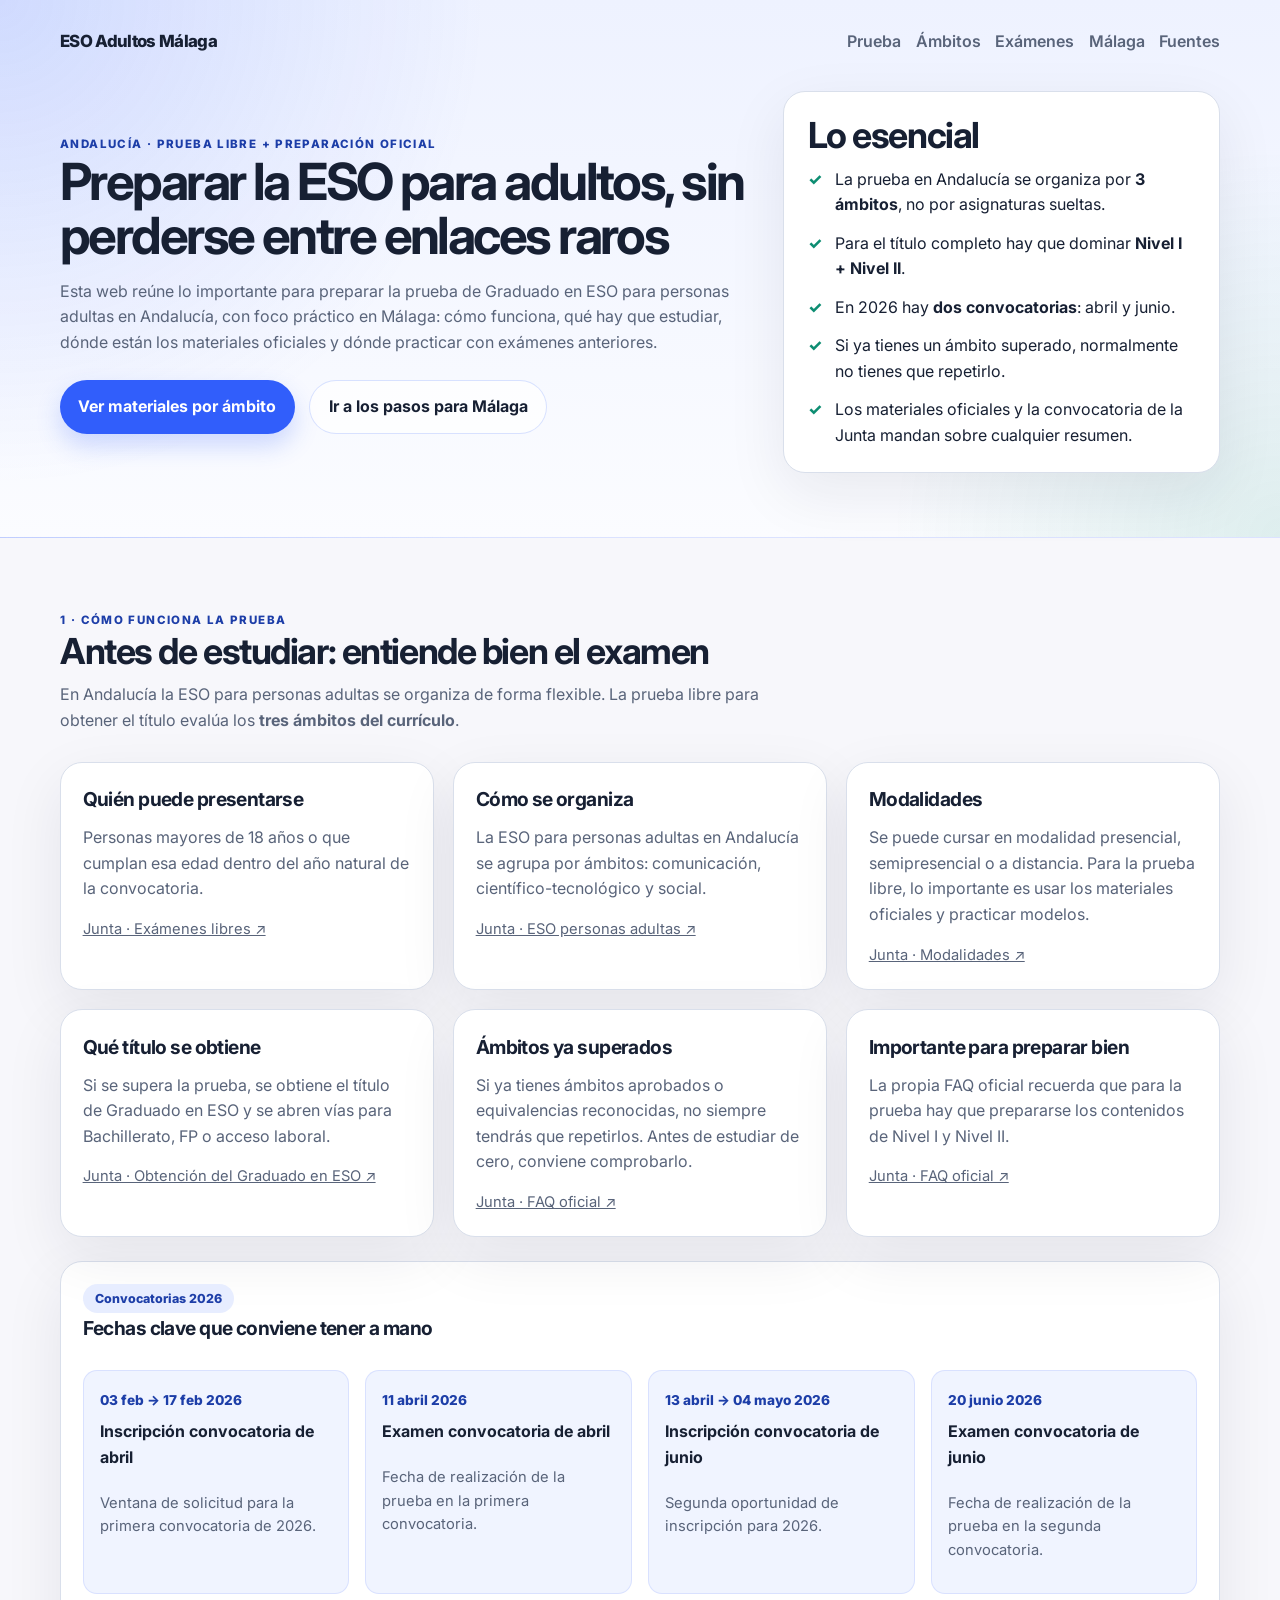
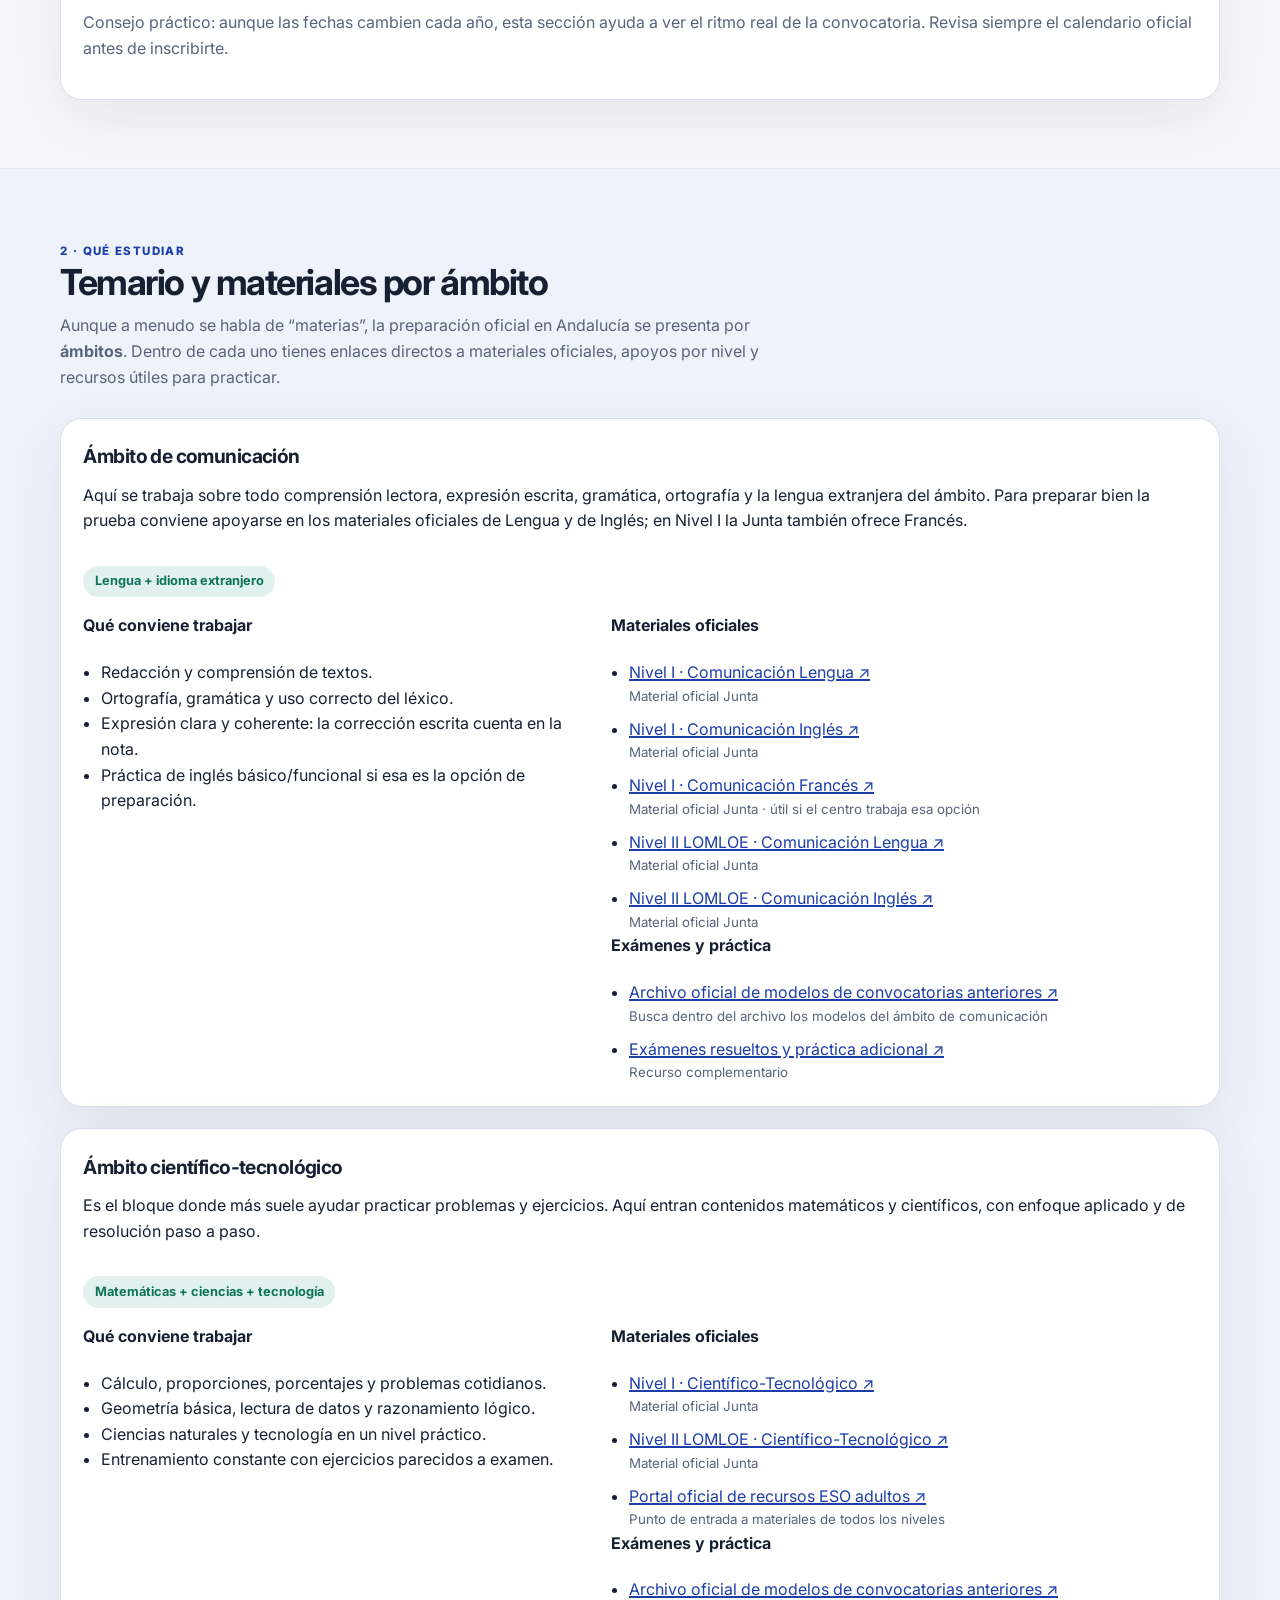
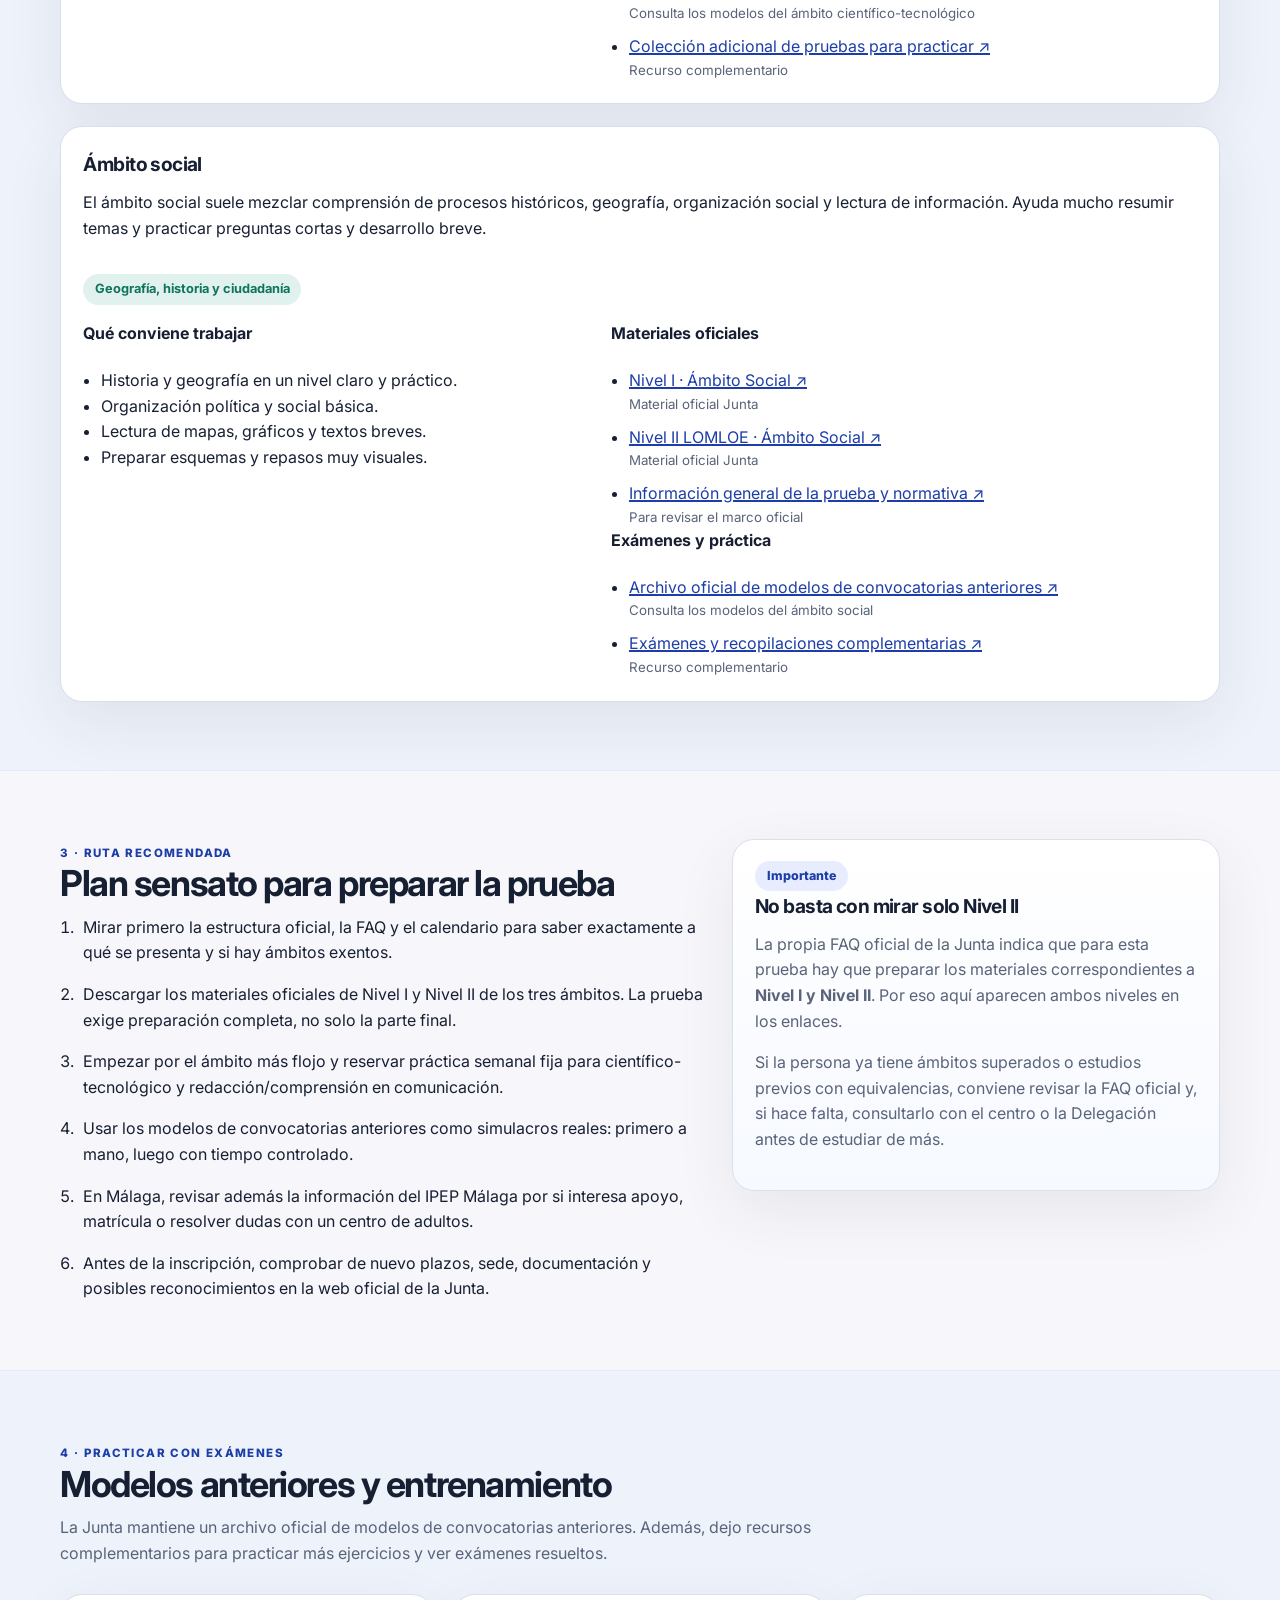
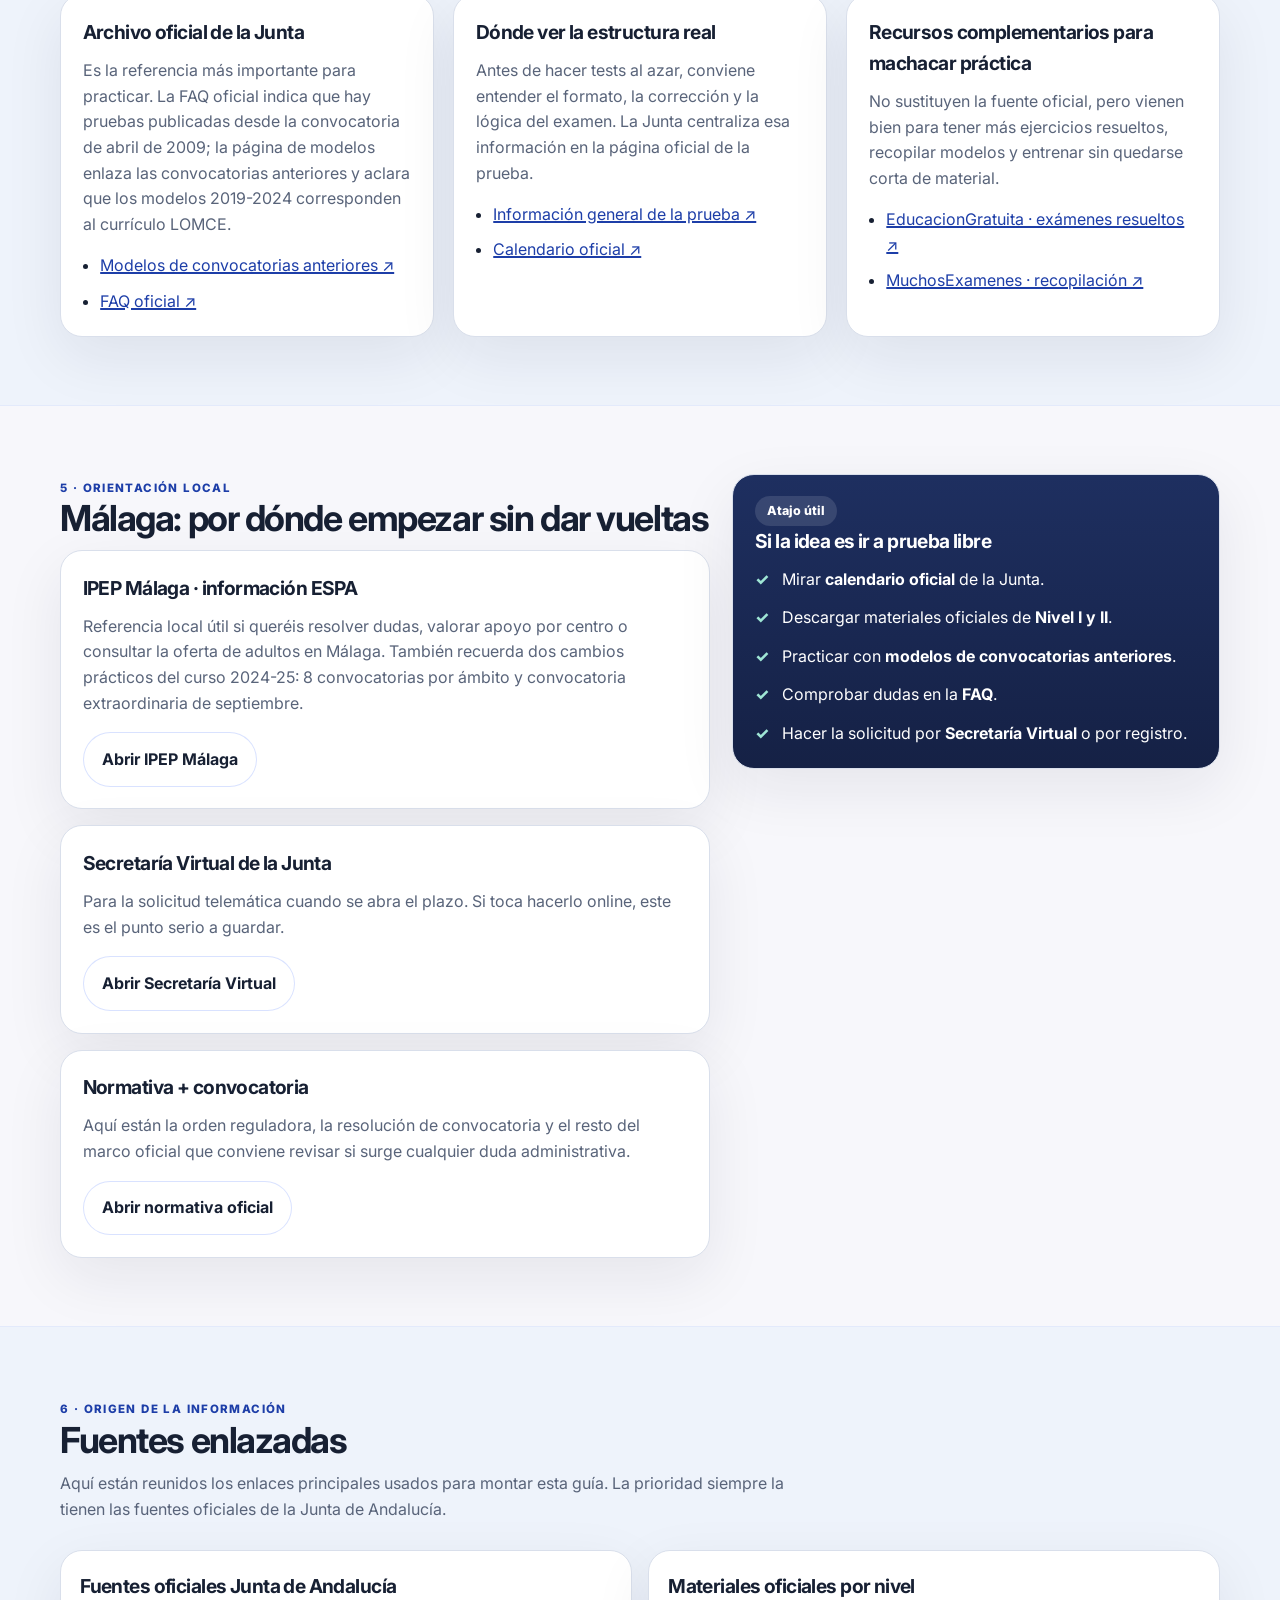
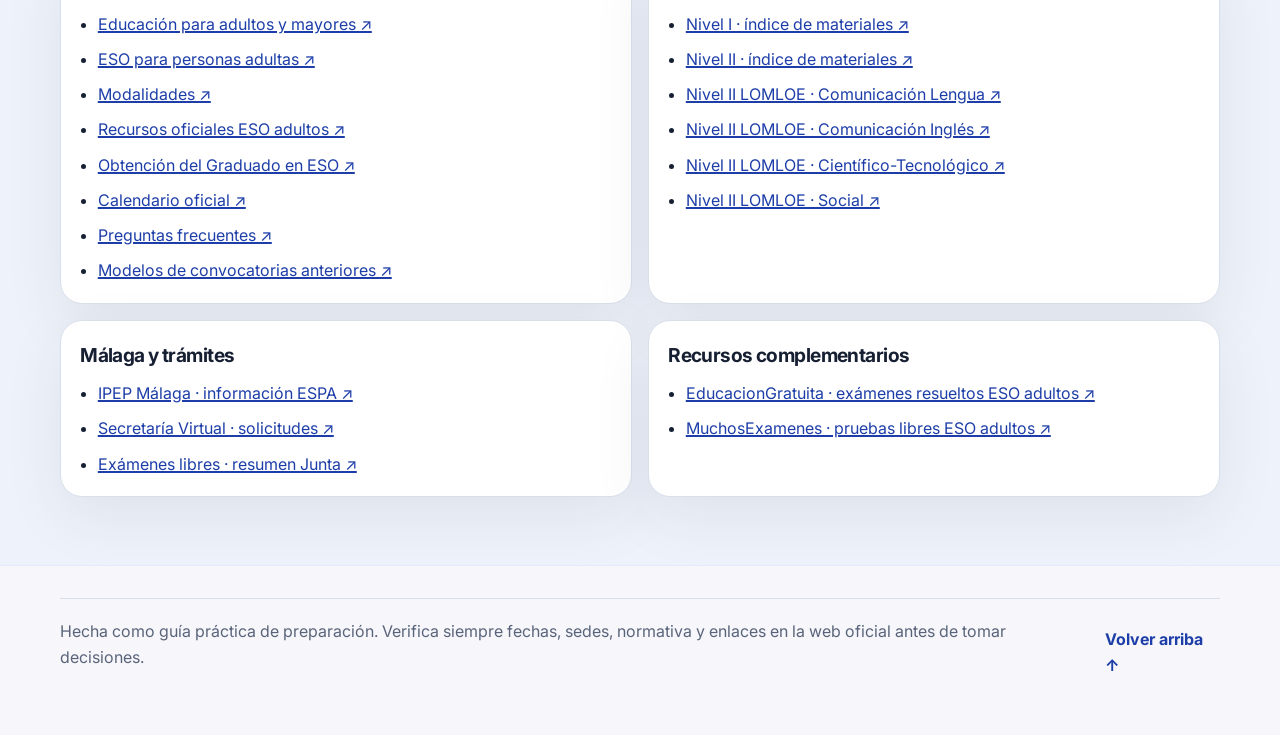
==== index.html @ a3bbd0b0 "feat: add Andalucía adult ESO study guide" ====
<!doctype html>
<html lang="es">
  <head>
    <meta charset="UTF-8" />
    <meta name="viewport" content="width=device-width, initial-scale=1.0" />
    <title>ESO Adultos Málaga · Guía para preparar la prueba</title>
    <meta
      name="description"
      content="Guía práctica para preparar la ESO para personas adultas en Andalucía (Málaga): estructura de la prueba, materiales oficiales, exámenes anteriores, plazos y enlaces clave."
    />
    <link rel="preconnect" href="https://fonts.googleapis.com" />
    <link rel="preconnect" href="https://fonts.gstatic.com" crossorigin />
    <link
      href="https://fonts.googleapis.com/css2?family=Inter:wght@400;500;600;700;800&display=swap"
      rel="stylesheet"
    />
    <link rel="stylesheet" href="styles.css" />
  </head>
  <body>
    <header class="hero">
      <div class="wrap hero__inner">
        <nav class="topbar" aria-label="Principal">
          <a class="brand" href="#inicio">ESO Adultos Málaga</a>
          <div class="topbar__links">
            <a href="#estructura">Prueba</a>
            <a href="#ambitos">Ámbitos</a>
            <a href="#examenes">Exámenes</a>
            <a href="#malaga">Málaga</a>
            <a href="#fuentes">Fuentes</a>
          </div>
        </nav>

        <section id="inicio" class="hero__content">
          <div class="hero__copy">
            <span class="eyebrow">Andalucía · prueba libre + preparación oficial</span>
            <h1>Preparar la ESO para adultos, sin perderse entre enlaces raros</h1>
            <p class="lead">
              Esta web reúne lo importante para preparar la prueba de Graduado en ESO para personas
              adultas en Andalucía, con foco práctico en Málaga: cómo funciona, qué hay que estudiar,
              dónde están los materiales oficiales y dónde practicar con exámenes anteriores.
            </p>
            <div class="hero__actions">
              <a class="button button--primary" href="#ambitos">Ver materiales por ámbito</a>
              <a class="button button--ghost" href="#malaga">Ir a los pasos para Málaga</a>
            </div>
          </div>
          <aside class="hero__panel">
            <h2>Lo esencial</h2>
            <ul class="checklist">
              <li>La prueba en Andalucía se organiza por <strong>3 ámbitos</strong>, no por asignaturas sueltas.</li>
              <li>Para el título completo hay que dominar <strong>Nivel I + Nivel II</strong>.</li>
              <li>En 2026 hay <strong>dos convocatorias</strong>: abril y junio.</li>
              <li>Si ya tienes un ámbito superado, normalmente no tienes que repetirlo.</li>
              <li>Los materiales oficiales y la convocatoria de la Junta mandan sobre cualquier resumen.</li>
            </ul>
          </aside>
        </section>
      </div>
    </header>

    <main>
      <section id="estructura" class="section">
        <div class="wrap">
          <div class="section__heading">
            <span class="eyebrow">1 · Cómo funciona la prueba</span>
            <h2>Antes de estudiar: entiende bien el examen</h2>
            <p>
              En Andalucía la ESO para personas adultas se organiza de forma flexible. La prueba libre
              para obtener el título evalúa los <strong>tres ámbitos del currículo</strong>.
            </p>
          </div>

          <div class="grid grid--3" id="facts-grid"></div>

          <div class="calendar card">
            <div>
              <span class="pill">Convocatorias 2026</span>
              <h3>Fechas clave que conviene tener a mano</h3>
            </div>
            <div class="calendar__items" id="calendar-grid"></div>
            <p class="calendar__note">
              Consejo práctico: aunque las fechas cambien cada año, esta sección ayuda a ver el ritmo
              real de la convocatoria. Revisa siempre el calendario oficial antes de inscribirte.
            </p>
          </div>
        </div>
      </section>

      <section id="ambitos" class="section section--alt">
        <div class="wrap">
          <div class="section__heading">
            <span class="eyebrow">2 · Qué estudiar</span>
            <h2>Temario y materiales por ámbito</h2>
            <p>
              Aunque a menudo se habla de “materias”, la preparación oficial en Andalucía se presenta por
              <strong>ámbitos</strong>. Dentro de cada uno tienes enlaces directos a materiales oficiales,
              apoyos por nivel y recursos útiles para practicar.
            </p>
          </div>

          <div id="ambitos-grid" class="ambitos-grid"></div>
        </div>
      </section>

      <section id="estrategia" class="section">
        <div class="wrap split">
          <div>
            <span class="eyebrow">3 · Ruta recomendada</span>
            <h2>Plan sensato para preparar la prueba</h2>
            <ol class="steps" id="steps-list"></ol>
          </div>
          <div class="card card--soft">
            <span class="pill">Importante</span>
            <h3>No basta con mirar solo Nivel II</h3>
            <p>
              La propia FAQ oficial de la Junta indica que para esta prueba hay que preparar los materiales
              correspondientes a <strong>Nivel I y Nivel II</strong>. Por eso aquí aparecen ambos niveles en los enlaces.
            </p>
            <p>
              Si la persona ya tiene ámbitos superados o estudios previos con equivalencias, conviene revisar
              la FAQ oficial y, si hace falta, consultarlo con el centro o la Delegación antes de estudiar de más.
            </p>
          </div>
        </div>
      </section>

      <section id="examenes" class="section section--alt">
        <div class="wrap">
          <div class="section__heading">
            <span class="eyebrow">4 · Practicar con exámenes</span>
            <h2>Modelos anteriores y entrenamiento</h2>
            <p>
              La Junta mantiene un archivo oficial de modelos de convocatorias anteriores. Además, dejo recursos
              complementarios para practicar más ejercicios y ver exámenes resueltos.
            </p>
          </div>

          <div class="grid grid--3" id="exam-grid"></div>
        </div>
      </section>

      <section id="malaga" class="section">
        <div class="wrap split">
          <div>
            <span class="eyebrow">5 · Orientación local</span>
            <h2>Málaga: por dónde empezar sin dar vueltas</h2>
            <div class="card-list" id="malaga-grid"></div>
          </div>
          <div class="card card--accent">
            <span class="pill pill--dark">Atajo útil</span>
            <h3>Si la idea es ir a prueba libre</h3>
            <ul class="checklist checklist--compact">
              <li>Mirar <strong>calendario oficial</strong> de la Junta.</li>
              <li>Descargar materiales oficiales de <strong>Nivel I y II</strong>.</li>
              <li>Practicar con <strong>modelos de convocatorias anteriores</strong>.</li>
              <li>Comprobar dudas en la <strong>FAQ</strong>.</li>
              <li>Hacer la solicitud por <strong>Secretaría Virtual</strong> o por registro.</li>
            </ul>
          </div>
        </div>
      </section>

      <section id="fuentes" class="section section--alt">
        <div class="wrap">
          <div class="section__heading">
            <span class="eyebrow">6 · Origen de la información</span>
            <h2>Fuentes enlazadas</h2>
            <p>
              Aquí están reunidos los enlaces principales usados para montar esta guía. La prioridad siempre la tienen
              las fuentes oficiales de la Junta de Andalucía.
            </p>
          </div>

          <div id="sources-grid" class="sources-grid"></div>
        </div>
      </section>
    </main>

    <footer class="footer">
      <div class="wrap footer__inner">
        <p>
          Hecha como guía práctica de preparación. Verifica siempre fechas, sedes, normativa y enlaces en la
          web oficial antes de tomar decisiones.
        </p>
        <a href="#inicio">Volver arriba ↑</a>
      </div>
    </footer>

    <script src="app.js"></script>
  </body>
</html>
---- styles.css ----
:root {
  --bg: #f7f7fb;
  --surface: #ffffff;
  --surface-2: #f0f4ff;
  --line: #d9dfeb;
  --text: #172033;
  --muted: #59647a;
  --primary: #315efb;
  --primary-dark: #1d3ea8;
  --accent: #0d8d72;
  --warning: #f0a500;
  --shadow: 0 20px 60px rgba(20, 27, 45, 0.08);
  --radius: 22px;
  --radius-sm: 14px;
  --max: 1160px;
}

* {
  box-sizing: border-box;
}

html {
  scroll-behavior: smooth;
}

body {
  margin: 0;
  font-family: "Inter", system-ui, -apple-system, BlinkMacSystemFont, "Segoe UI", sans-serif;
  background: var(--bg);
  color: var(--text);
  line-height: 1.6;
}

a {
  color: inherit;
}

.wrap {
  width: min(var(--max), calc(100% - 2rem));
  margin: 0 auto;
}

.hero {
  background:
    radial-gradient(circle at top left, rgba(49, 94, 251, 0.16), transparent 35%),
    radial-gradient(circle at bottom right, rgba(13, 141, 114, 0.12), transparent 28%),
    linear-gradient(180deg, #eef2ff 0%, #fbfcff 100%);
  border-bottom: 1px solid rgba(49, 94, 251, 0.1);
}

.hero__inner {
  padding: 1.25rem 0 4rem;
}

.topbar {
  display: flex;
  align-items: center;
  justify-content: space-between;
  gap: 1rem;
  padding: 0.5rem 0 2.25rem;
}

.brand {
  text-decoration: none;
  font-weight: 800;
  letter-spacing: -0.04em;
  font-size: 1.05rem;
}

.topbar__links {
  display: flex;
  flex-wrap: wrap;
  gap: 0.9rem;
}

.topbar__links a {
  text-decoration: none;
  color: var(--muted);
  font-weight: 600;
}

.topbar__links a:hover,
.topbar__links a:focus {
  color: var(--primary-dark);
}

.hero__content {
  display: grid;
  grid-template-columns: minmax(0, 1.5fr) minmax(280px, 0.95fr);
  gap: 2rem;
  align-items: center;
}

.eyebrow {
  display: inline-flex;
  align-items: center;
  gap: 0.45rem;
  text-transform: uppercase;
  letter-spacing: 0.12em;
  font-size: 0.72rem;
  font-weight: 800;
  color: var(--primary-dark);
}

h1,
 h2,
 h3,
 h4,
 p {
  margin-top: 0;
}

h1 {
  font-size: clamp(2.2rem, 4vw, 4rem);
  line-height: 1.05;
  margin-bottom: 1rem;
  letter-spacing: -0.05em;
}

h2 {
  font-size: clamp(1.8rem, 2.8vw, 2.7rem);
  line-height: 1.08;
  margin-bottom: 0.75rem;
  letter-spacing: -0.04em;
}

h3 {
  font-size: 1.2rem;
  letter-spacing: -0.03em;
  margin-bottom: 0.65rem;
}

.lead,
.section__heading p,
.card p,
.calendar__note,
.footer p {
  color: var(--muted);
}

.hero__actions {
  display: flex;
  flex-wrap: wrap;
  gap: 0.9rem;
  margin-top: 1.5rem;
}

.button {
  display: inline-flex;
  align-items: center;
  justify-content: center;
  min-height: 46px;
  padding: 0.85rem 1.15rem;
  border-radius: 999px;
  text-decoration: none;
  font-weight: 700;
  transition: transform 0.15s ease, box-shadow 0.15s ease, background 0.15s ease;
}

.button:hover {
  transform: translateY(-1px);
}

.button--primary {
  background: var(--primary);
  color: #fff;
  box-shadow: 0 12px 25px rgba(49, 94, 251, 0.22);
}

.button--ghost {
  background: rgba(255, 255, 255, 0.7);
  border: 1px solid rgba(49, 94, 251, 0.18);
}

.hero__panel,
.card,
.ambito,
.source-card {
  background: var(--surface);
  border: 1px solid var(--line);
  border-radius: var(--radius);
  box-shadow: var(--shadow);
}

.hero__panel {
  padding: 1.5rem;
}

.checklist {
  margin: 0;
  padding: 0;
  list-style: none;
  display: grid;
  gap: 0.8rem;
}

.checklist li {
  position: relative;
  padding-left: 1.7rem;
}

.checklist li::before {
  content: "✓";
  position: absolute;
  left: 0;
  top: 0;
  color: var(--accent);
  font-weight: 800;
}

.section {
  padding: 4.25rem 0;
}

.section--alt {
  background: #eef3fb;
  border-top: 1px solid rgba(49, 94, 251, 0.06);
  border-bottom: 1px solid rgba(49, 94, 251, 0.06);
}

.section__heading {
  max-width: 760px;
  margin-bottom: 1.75rem;
}

.grid {
  display: grid;
  gap: 1.2rem;
}

.grid--3 {
  grid-template-columns: repeat(3, minmax(0, 1fr));
}

.card {
  padding: 1.35rem;
}

.card--soft {
  background: linear-gradient(180deg, #ffffff 0%, #f6f9ff 100%);
}

.card--accent {
  background: linear-gradient(180deg, #1e2f60 0%, #152145 100%);
  color: #fff;
}

.card--accent p,
.card--accent .checklist li,
.card--accent h3 {
  color: inherit;
}

.card--accent .checklist li::before {
  color: #9fe6d5;
}

.calendar {
  margin-top: 1.5rem;
  display: grid;
  gap: 1rem;
}

.calendar__items {
  display: grid;
  grid-template-columns: repeat(4, minmax(0, 1fr));
  gap: 1rem;
}

.date-card {
  padding: 1rem;
  border-radius: var(--radius-sm);
  background: var(--surface-2);
  border: 1px solid rgba(49, 94, 251, 0.12);
}

.date-card time {
  display: inline-block;
  font-size: 0.85rem;
  font-weight: 800;
  color: var(--primary-dark);
  margin-bottom: 0.45rem;
}

.pill {
  display: inline-flex;
  align-items: center;
  justify-content: center;
  width: fit-content;
  padding: 0.3rem 0.75rem;
  border-radius: 999px;
  font-size: 0.78rem;
  font-weight: 800;
  background: #e7edff;
  color: var(--primary-dark);
}

.pill--dark {
  background: rgba(255, 255, 255, 0.12);
  color: #fff;
}

.ambitos-grid {
  display: grid;
  gap: 1.35rem;
}

.ambito {
  padding: 1.4rem;
}

.ambito__header {
  display: flex;
  flex-wrap: wrap;
  justify-content: space-between;
  gap: 1rem;
  margin-bottom: 1rem;
}

.ambito__badge {
  display: inline-flex;
  align-items: center;
  gap: 0.4rem;
  background: rgba(13, 141, 114, 0.12);
  color: #0f745e;
  border-radius: 999px;
  padding: 0.35rem 0.7rem;
  font-size: 0.8rem;
  font-weight: 700;
}

.ambito__columns {
  display: grid;
  grid-template-columns: 1.05fr 1.2fr;
  gap: 1rem;
}

.ambito__list,
.link-list,
.steps {
  margin: 0;
  padding-left: 1.1rem;
}

.link-list {
  display: grid;
  gap: 0.6rem;
}

.link-list a {
  color: var(--primary-dark);
  text-decoration-thickness: 2px;
}

.link-list small,
.meta {
  color: var(--muted);
  display: block;
}

.meta {
  font-size: 0.92rem;
}

.split {
  display: grid;
  grid-template-columns: 1.2fr 0.9fr;
  gap: 1.4rem;
  align-items: start;
}

.steps {
  display: grid;
  gap: 1rem;
}

.steps li {
  padding-left: 0.35rem;
}

.card-list {
  display: grid;
  gap: 1rem;
}

.source-card {
  padding: 1.2rem;
}

.sources-grid {
  display: grid;
  grid-template-columns: repeat(2, minmax(0, 1fr));
  gap: 1rem;
}

.footer {
  padding: 2rem 0 3rem;
}

.footer__inner {
  display: flex;
  justify-content: space-between;
  gap: 1rem;
  align-items: center;
  border-top: 1px solid var(--line);
  padding-top: 1.25rem;
}

.footer a {
  text-decoration: none;
  font-weight: 700;
  color: var(--primary-dark);
}

@media (max-width: 980px) {
  .hero__content,
  .split,
  .ambito__columns,
  .grid--3,
  .calendar__items,
  .sources-grid {
    grid-template-columns: 1fr;
  }
}

@media (max-width: 760px) {
  .topbar {
    flex-direction: column;
    align-items: flex-start;
  }

  .topbar__links {
    gap: 0.75rem 1rem;
  }

  .section {
    padding: 3.5rem 0;
  }

  .hero__inner {
    padding-bottom: 3.25rem;
  }

  .footer__inner {
    flex-direction: column;
    align-items: flex-start;
  }
}
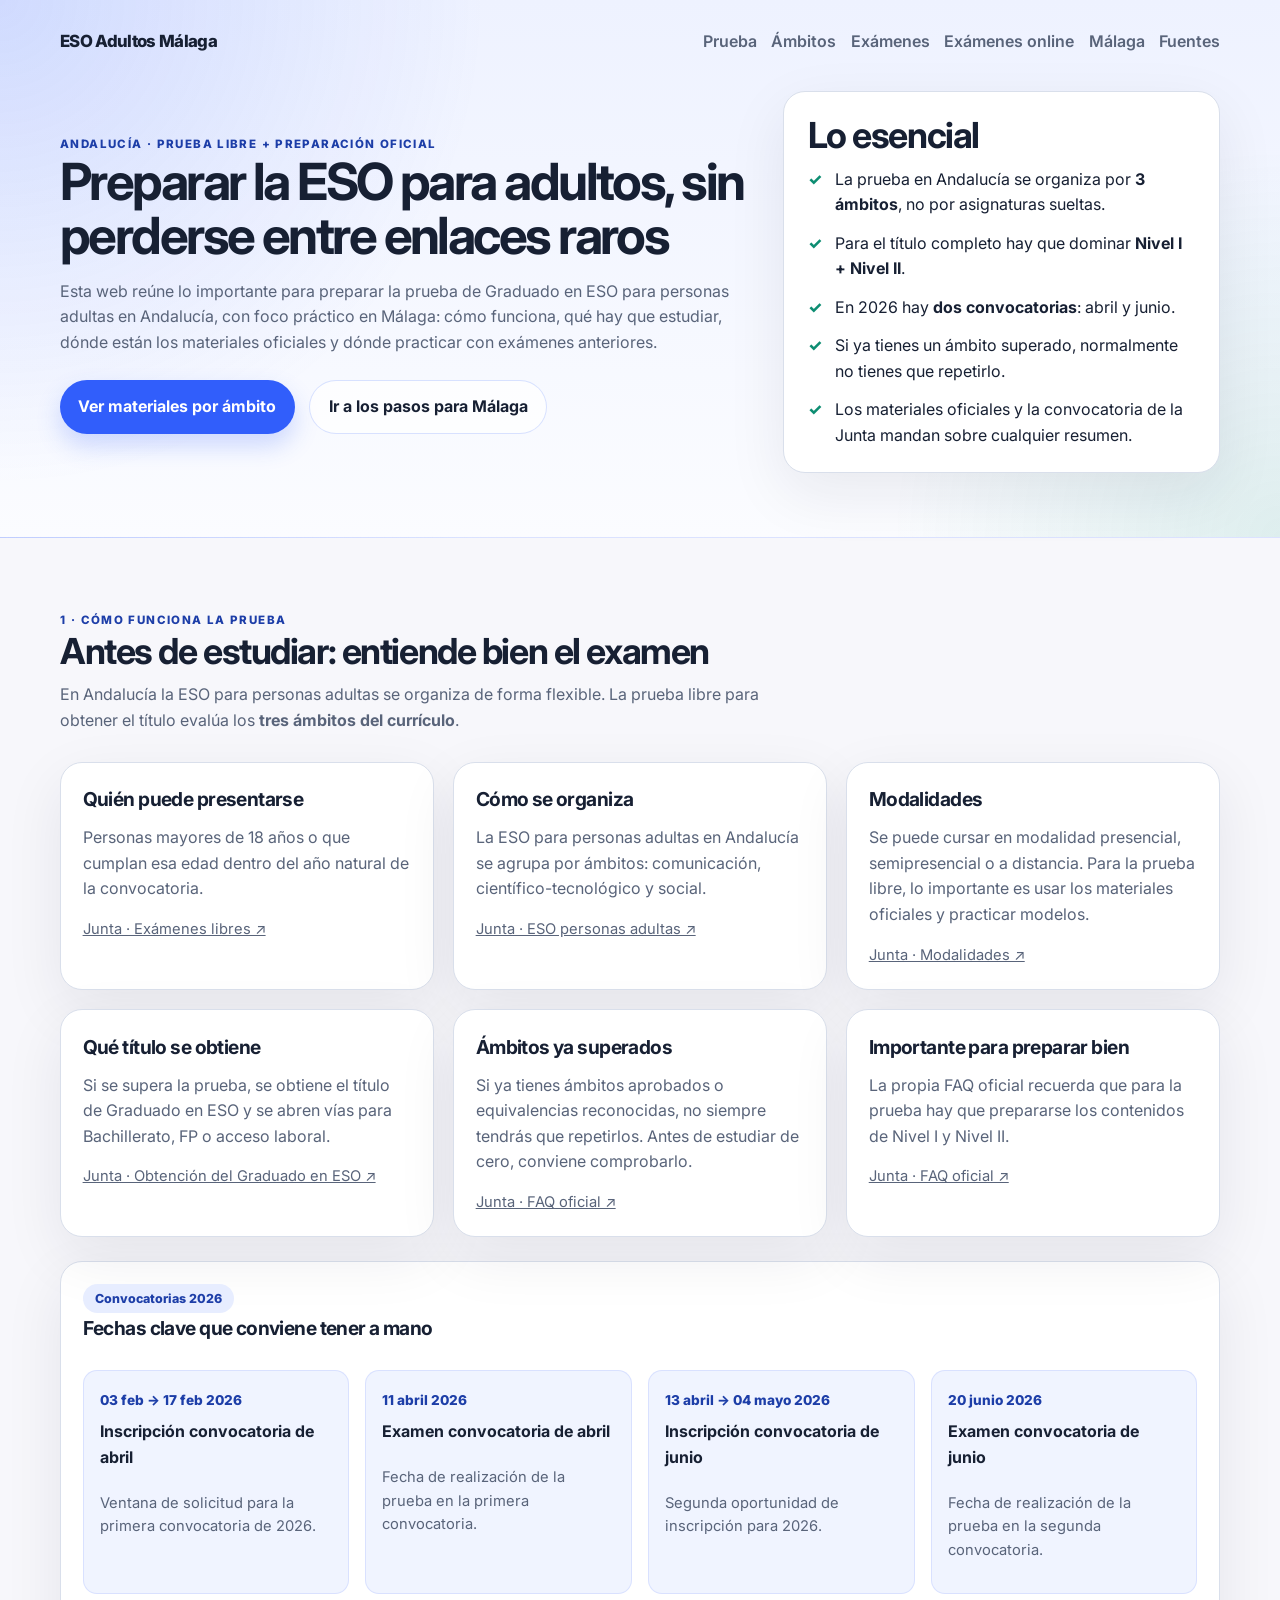
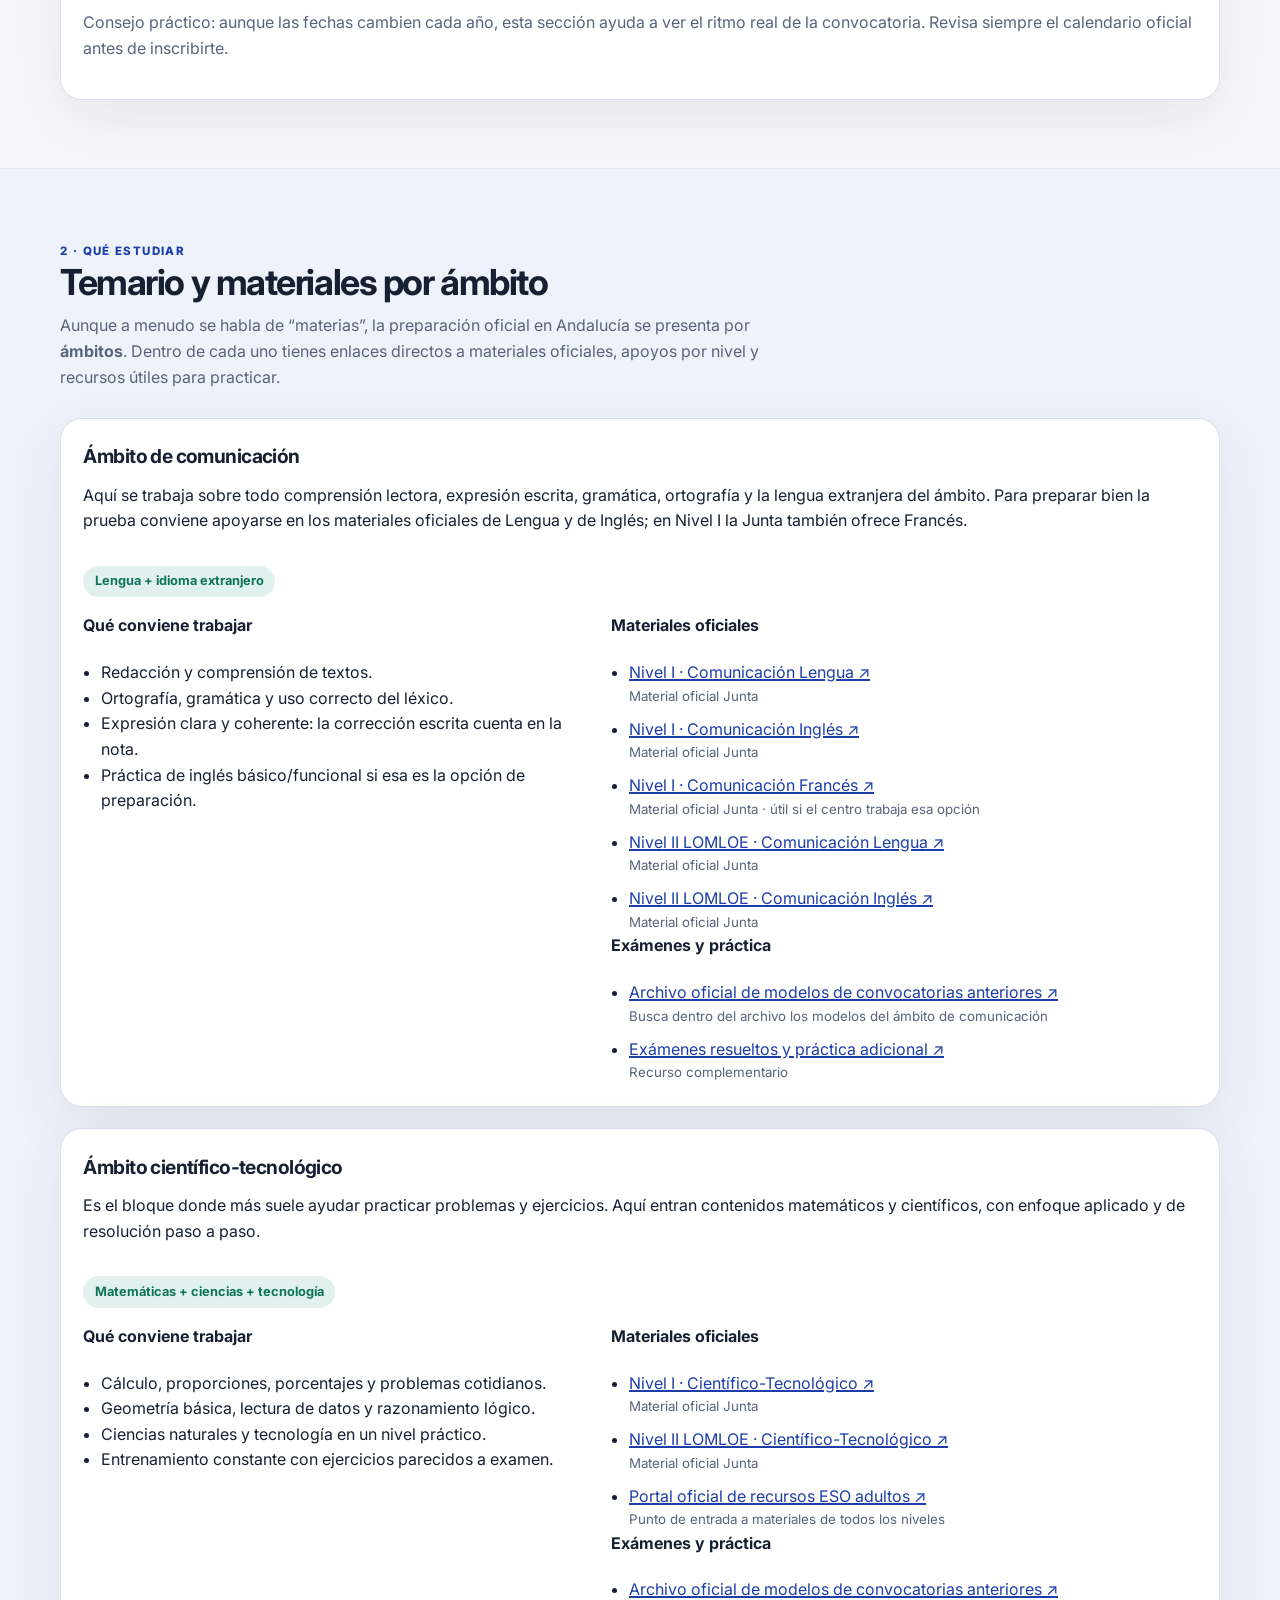
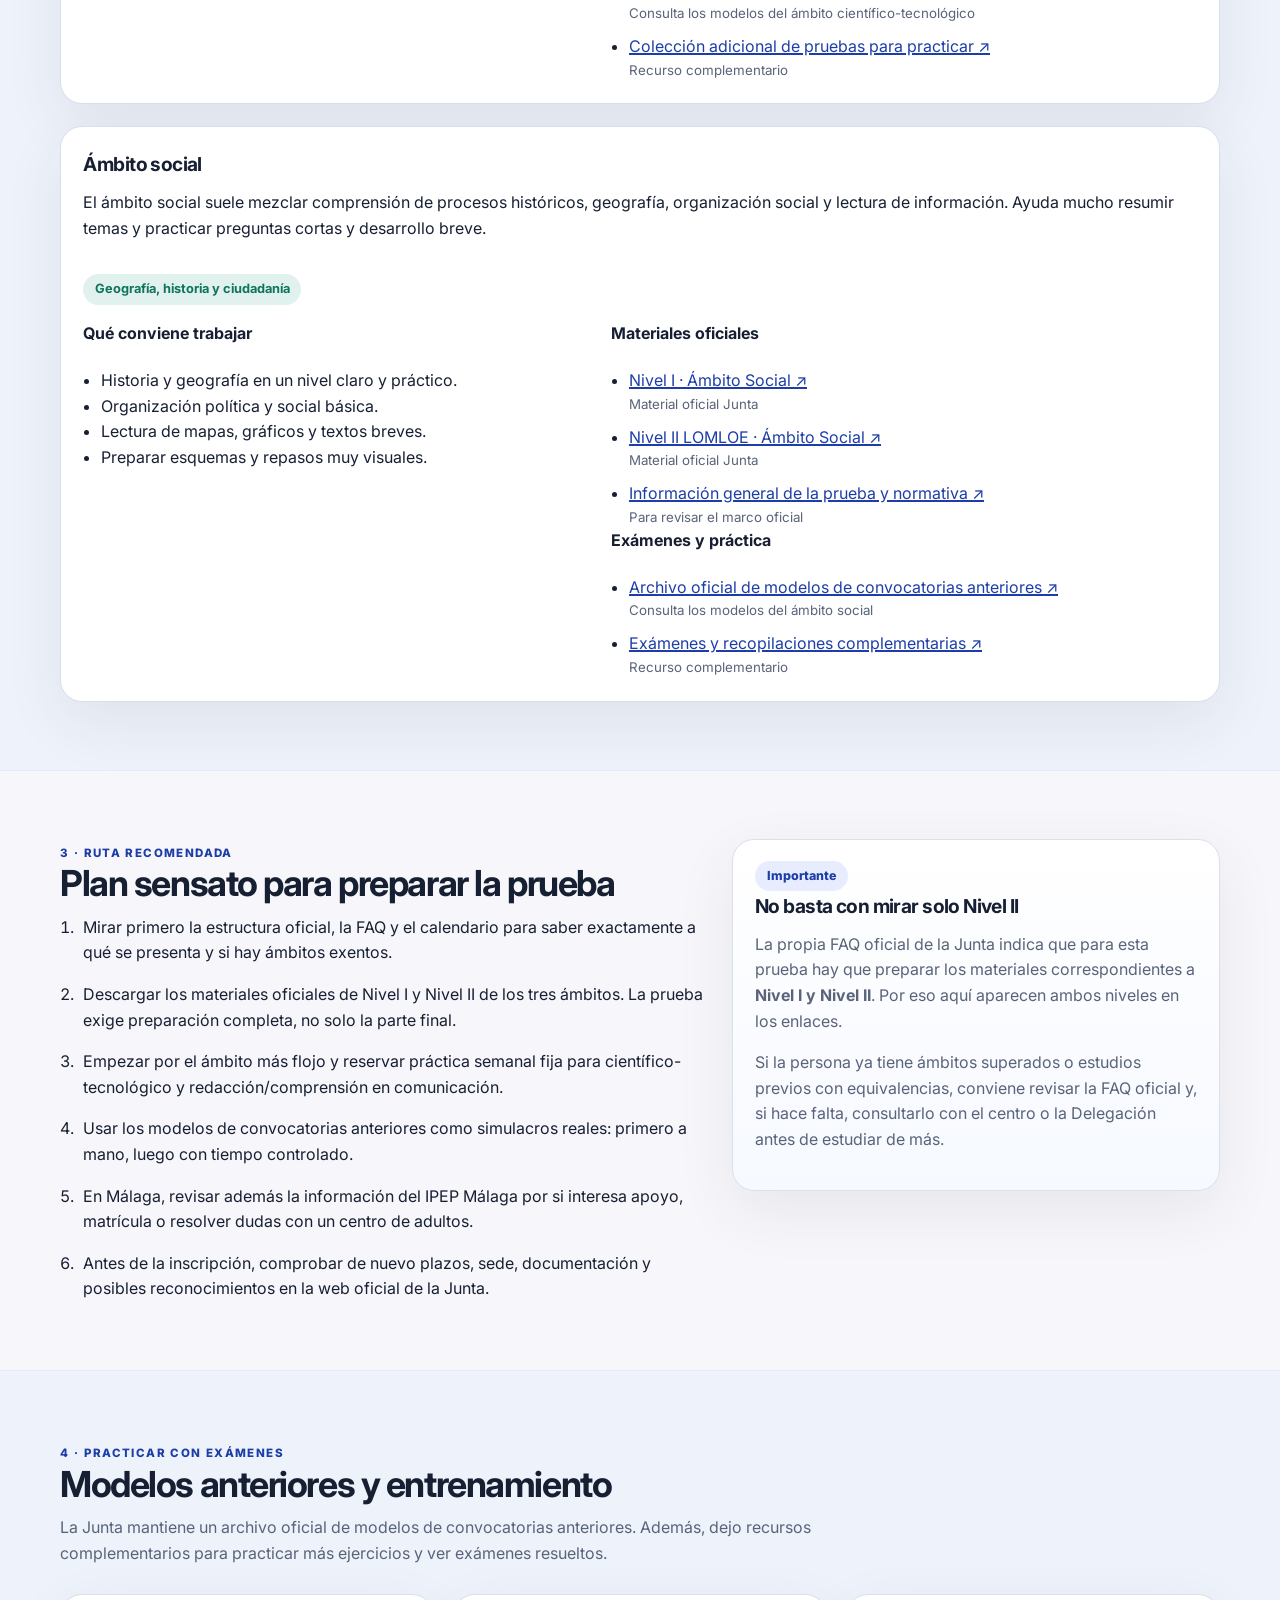
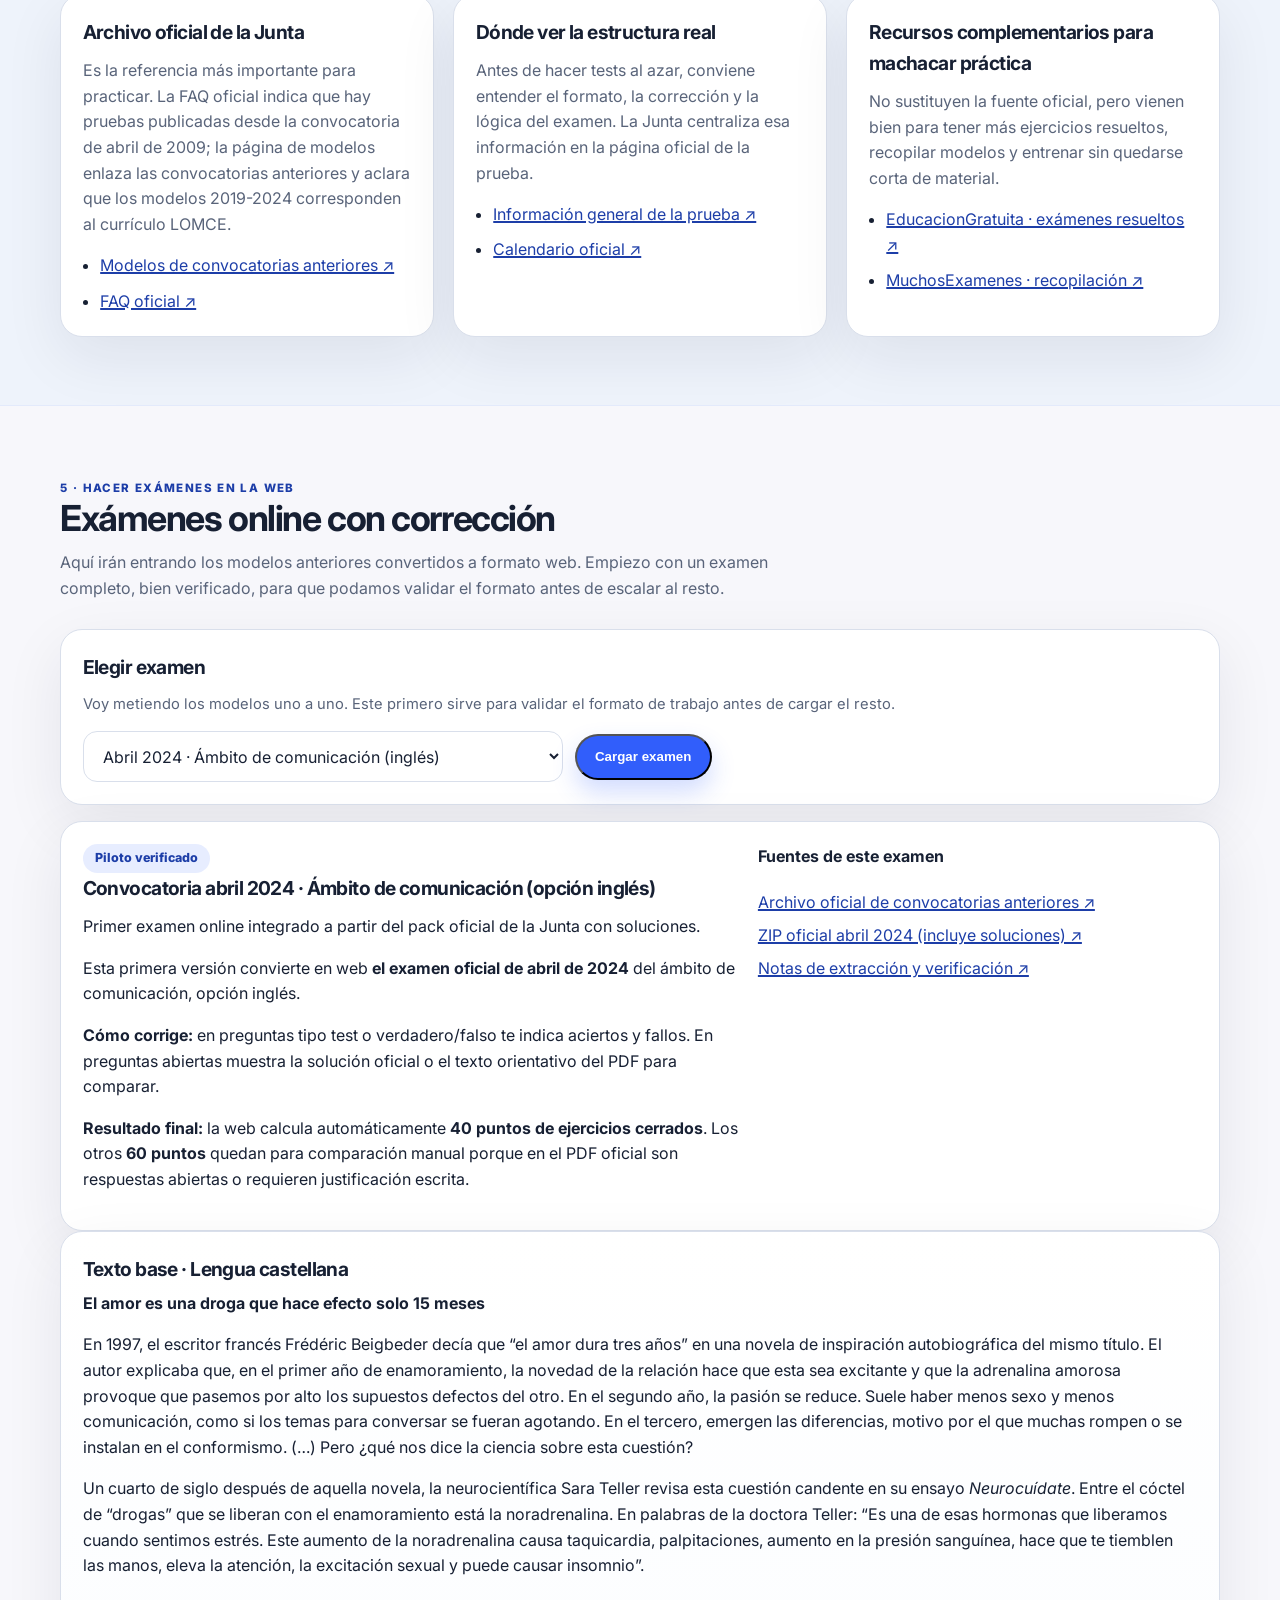
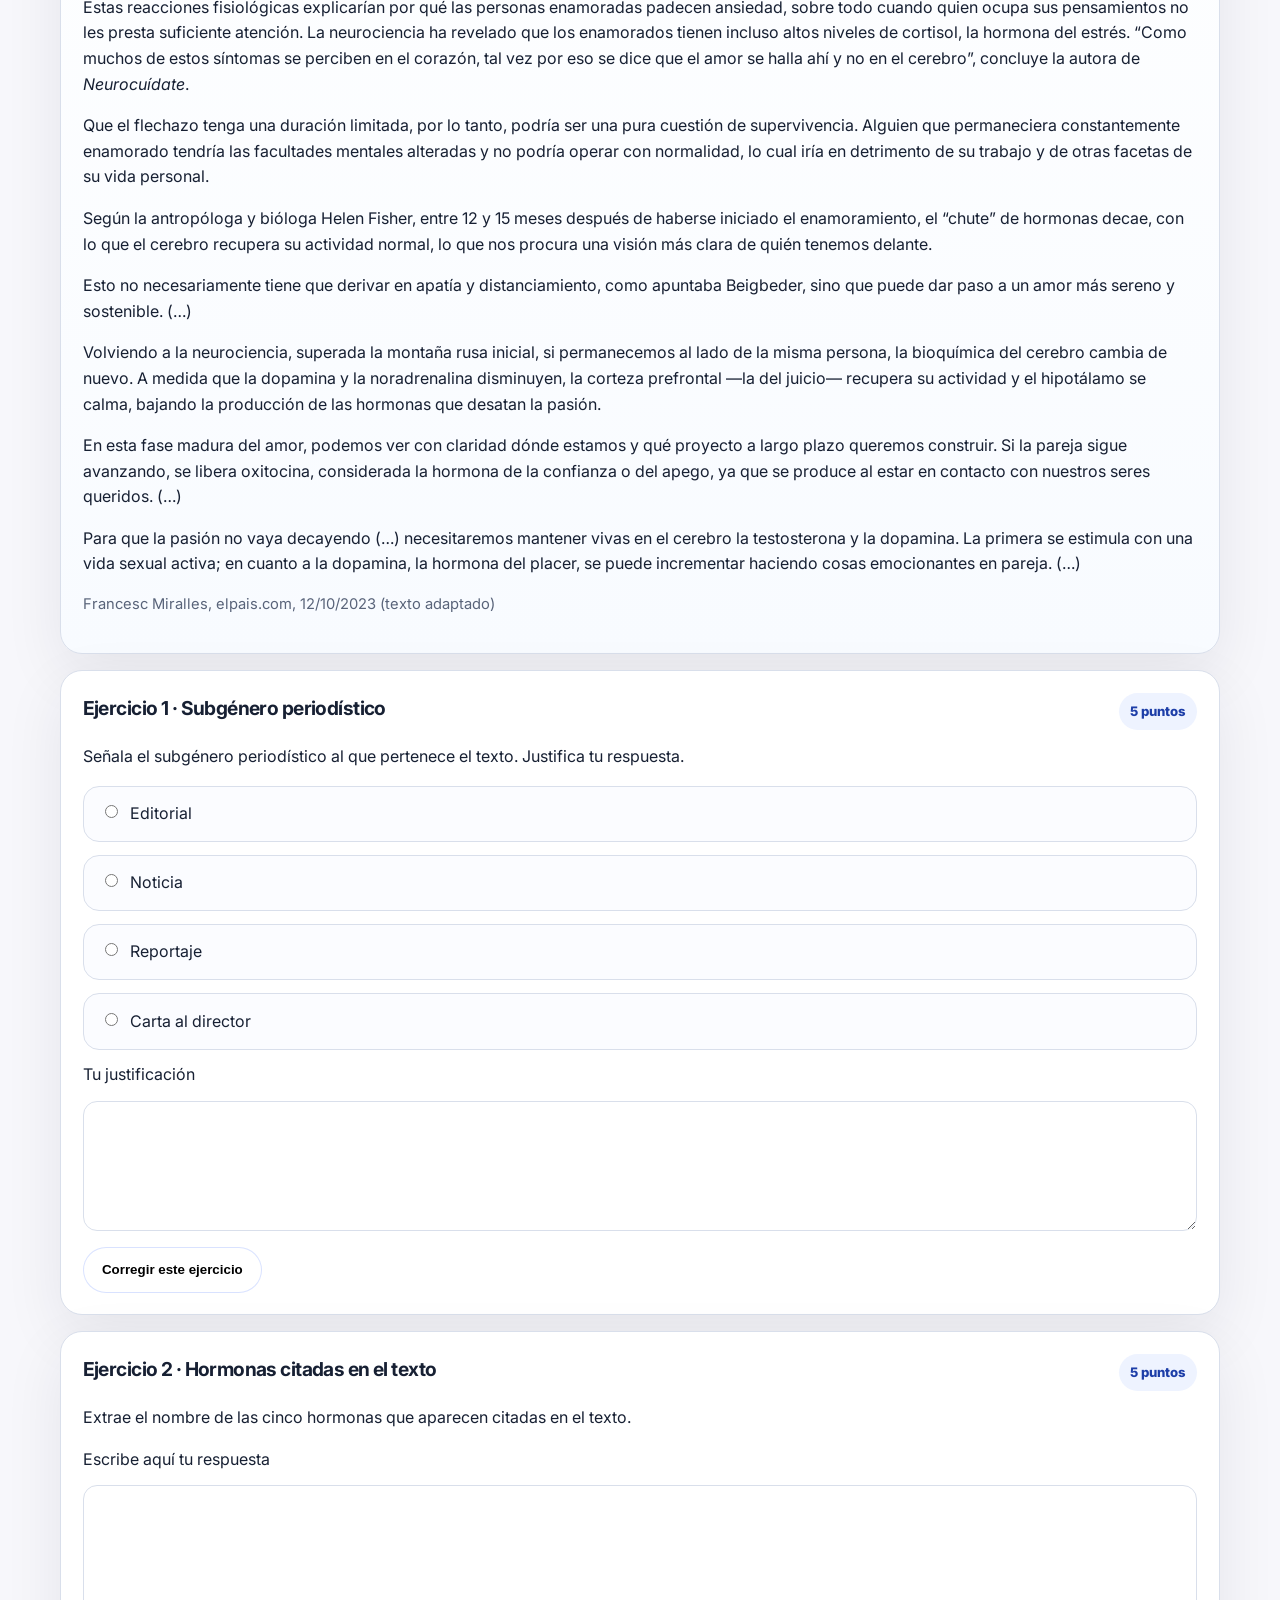
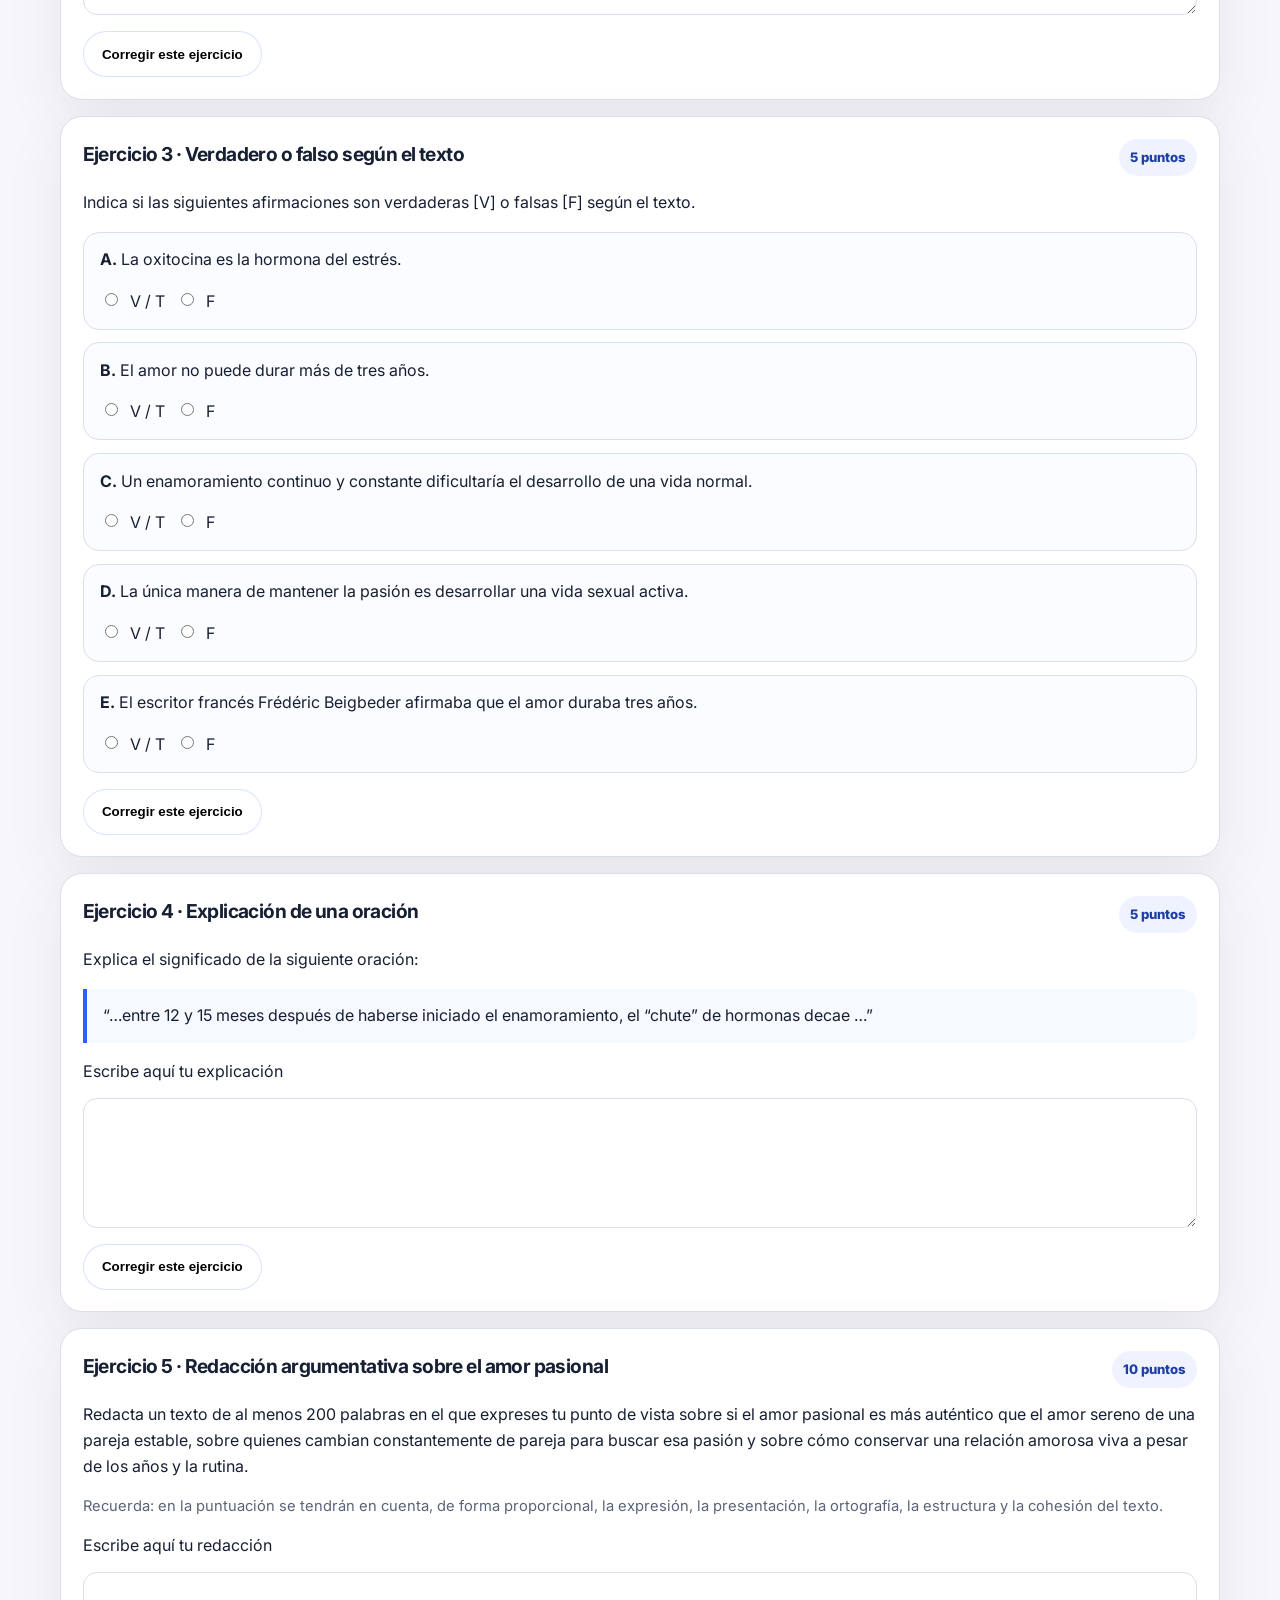
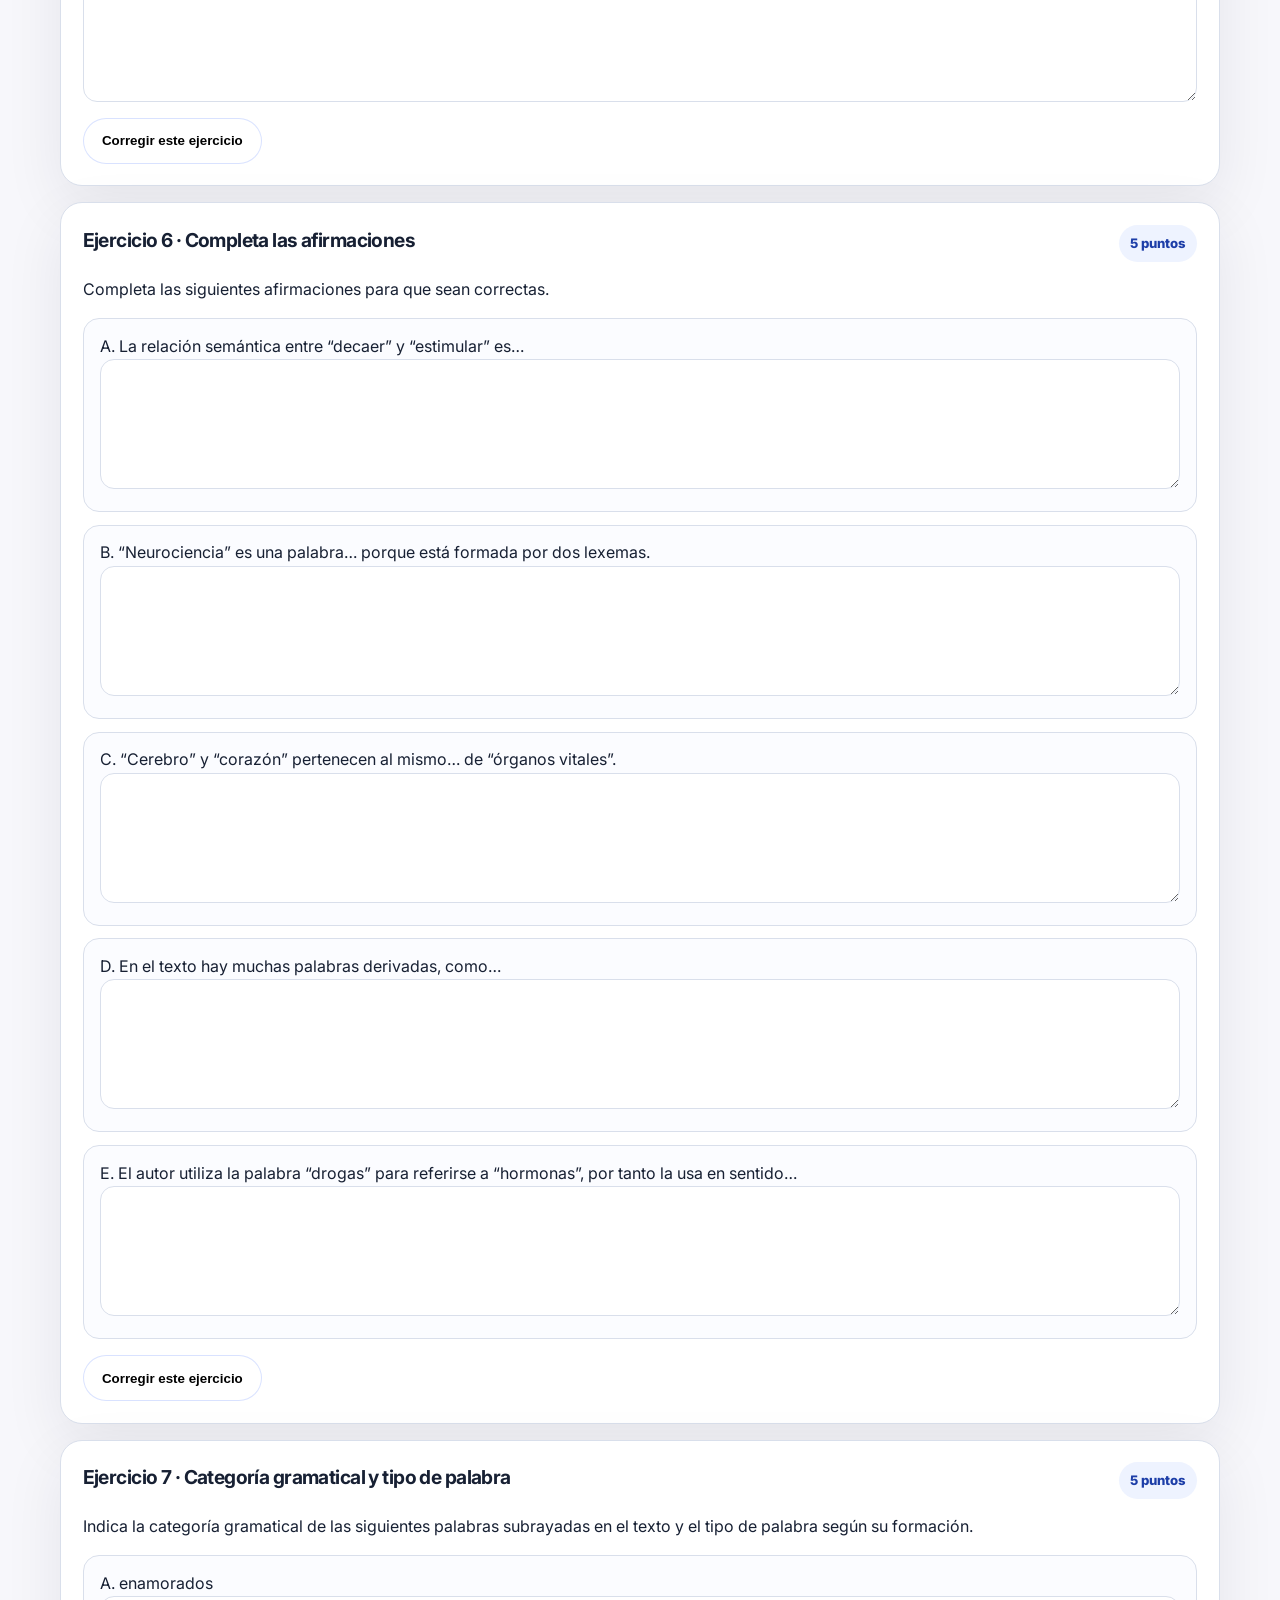
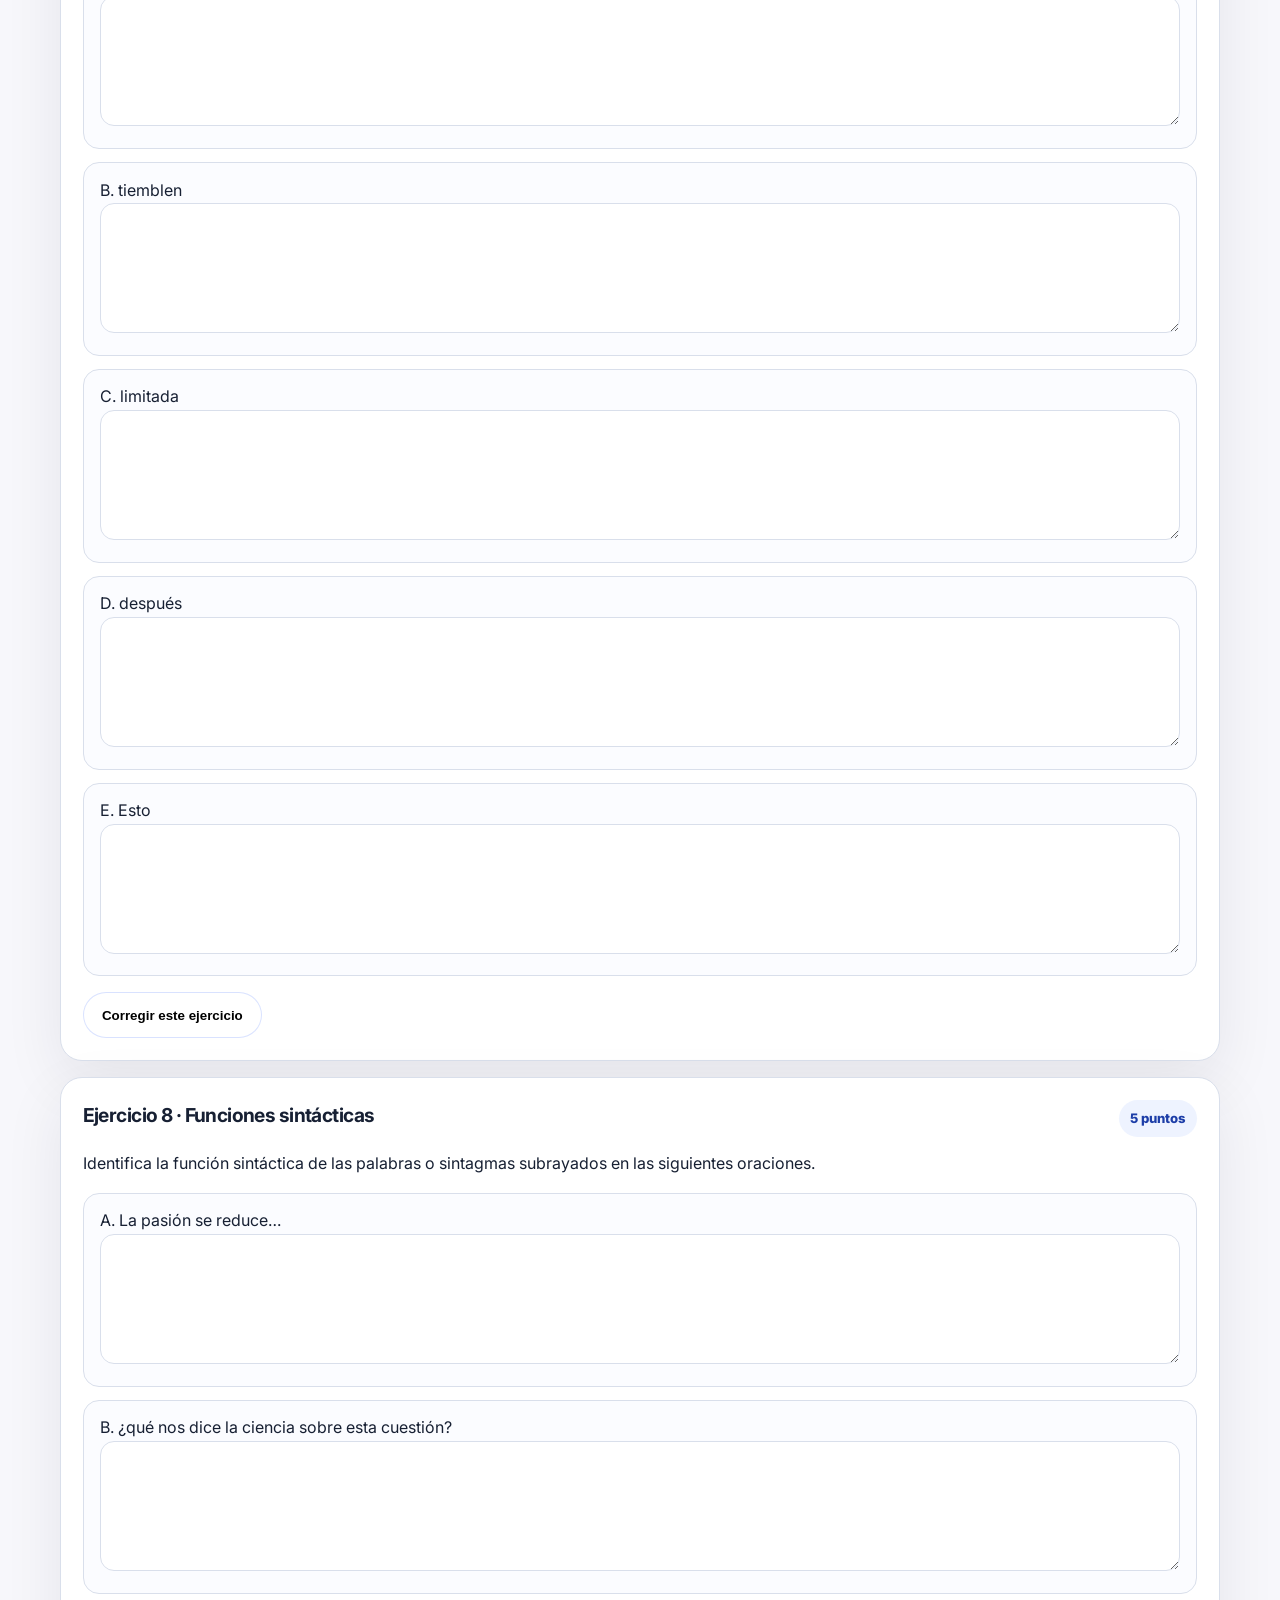
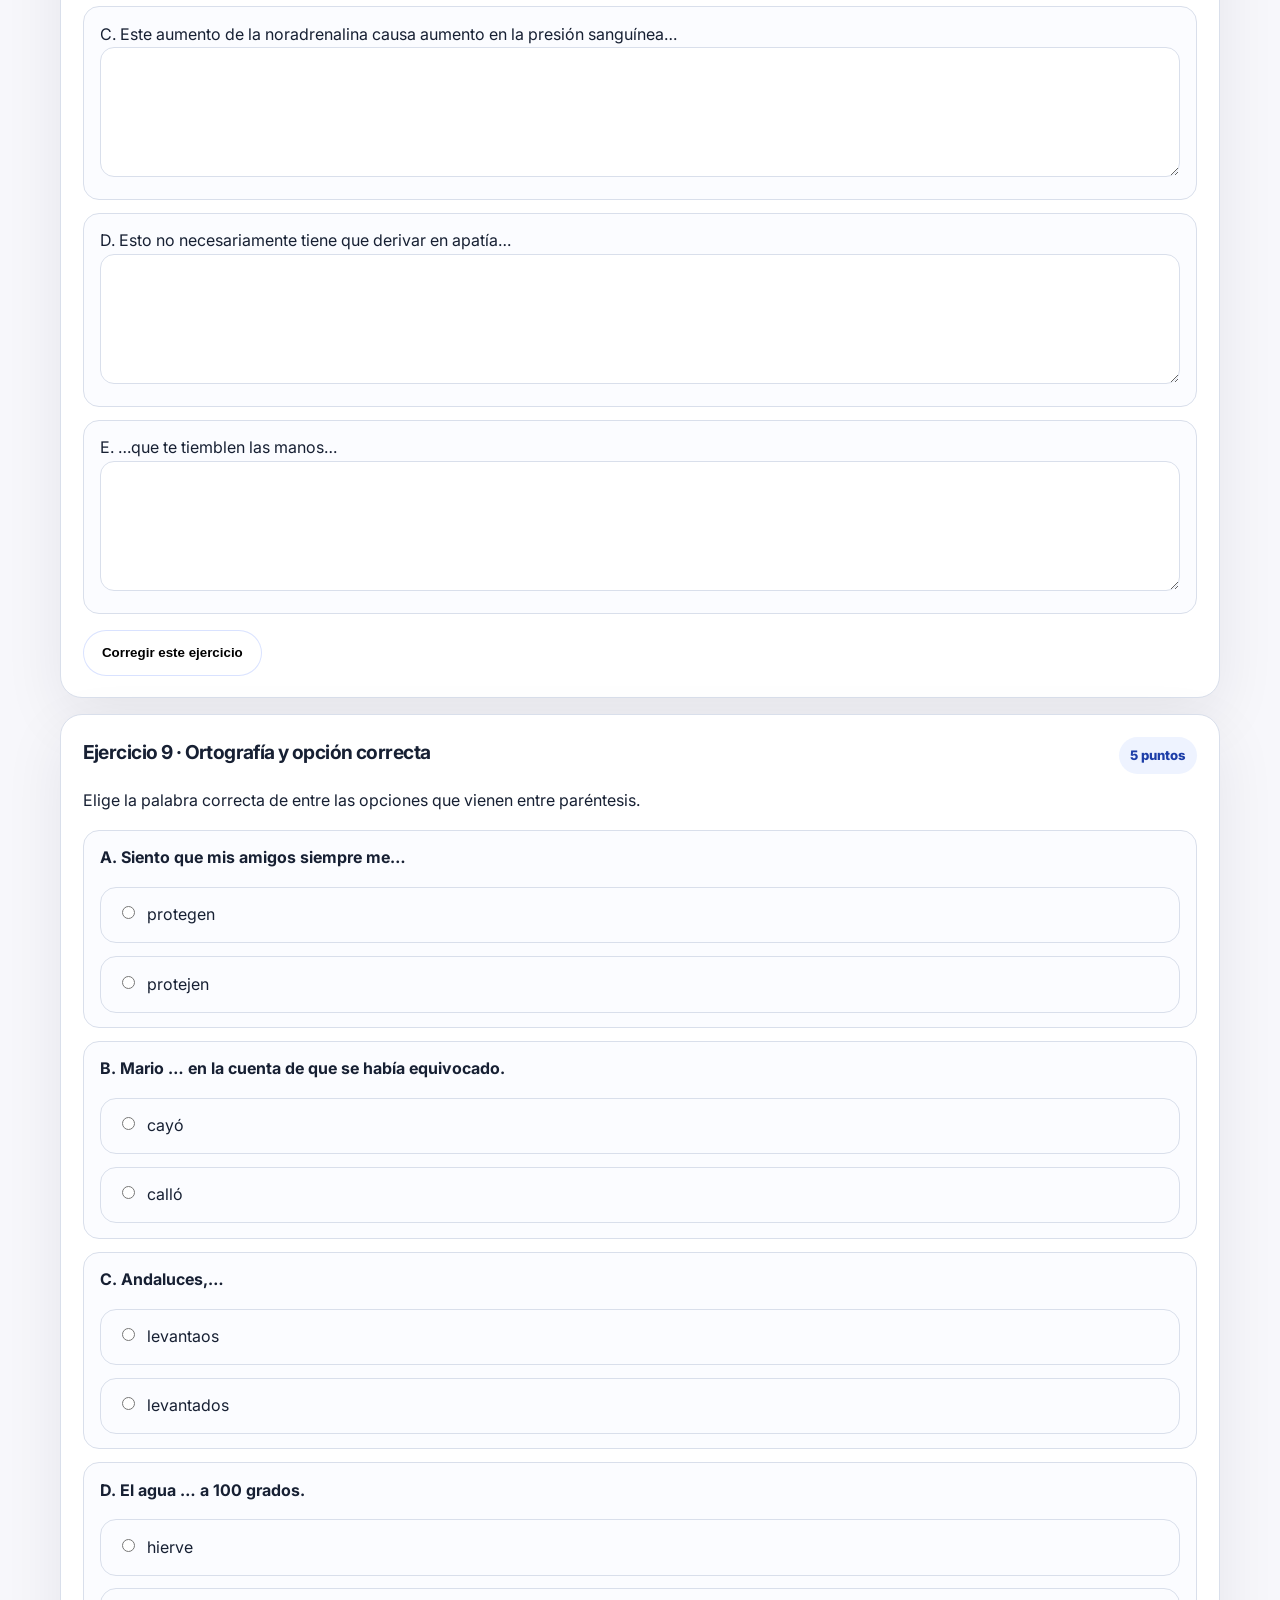
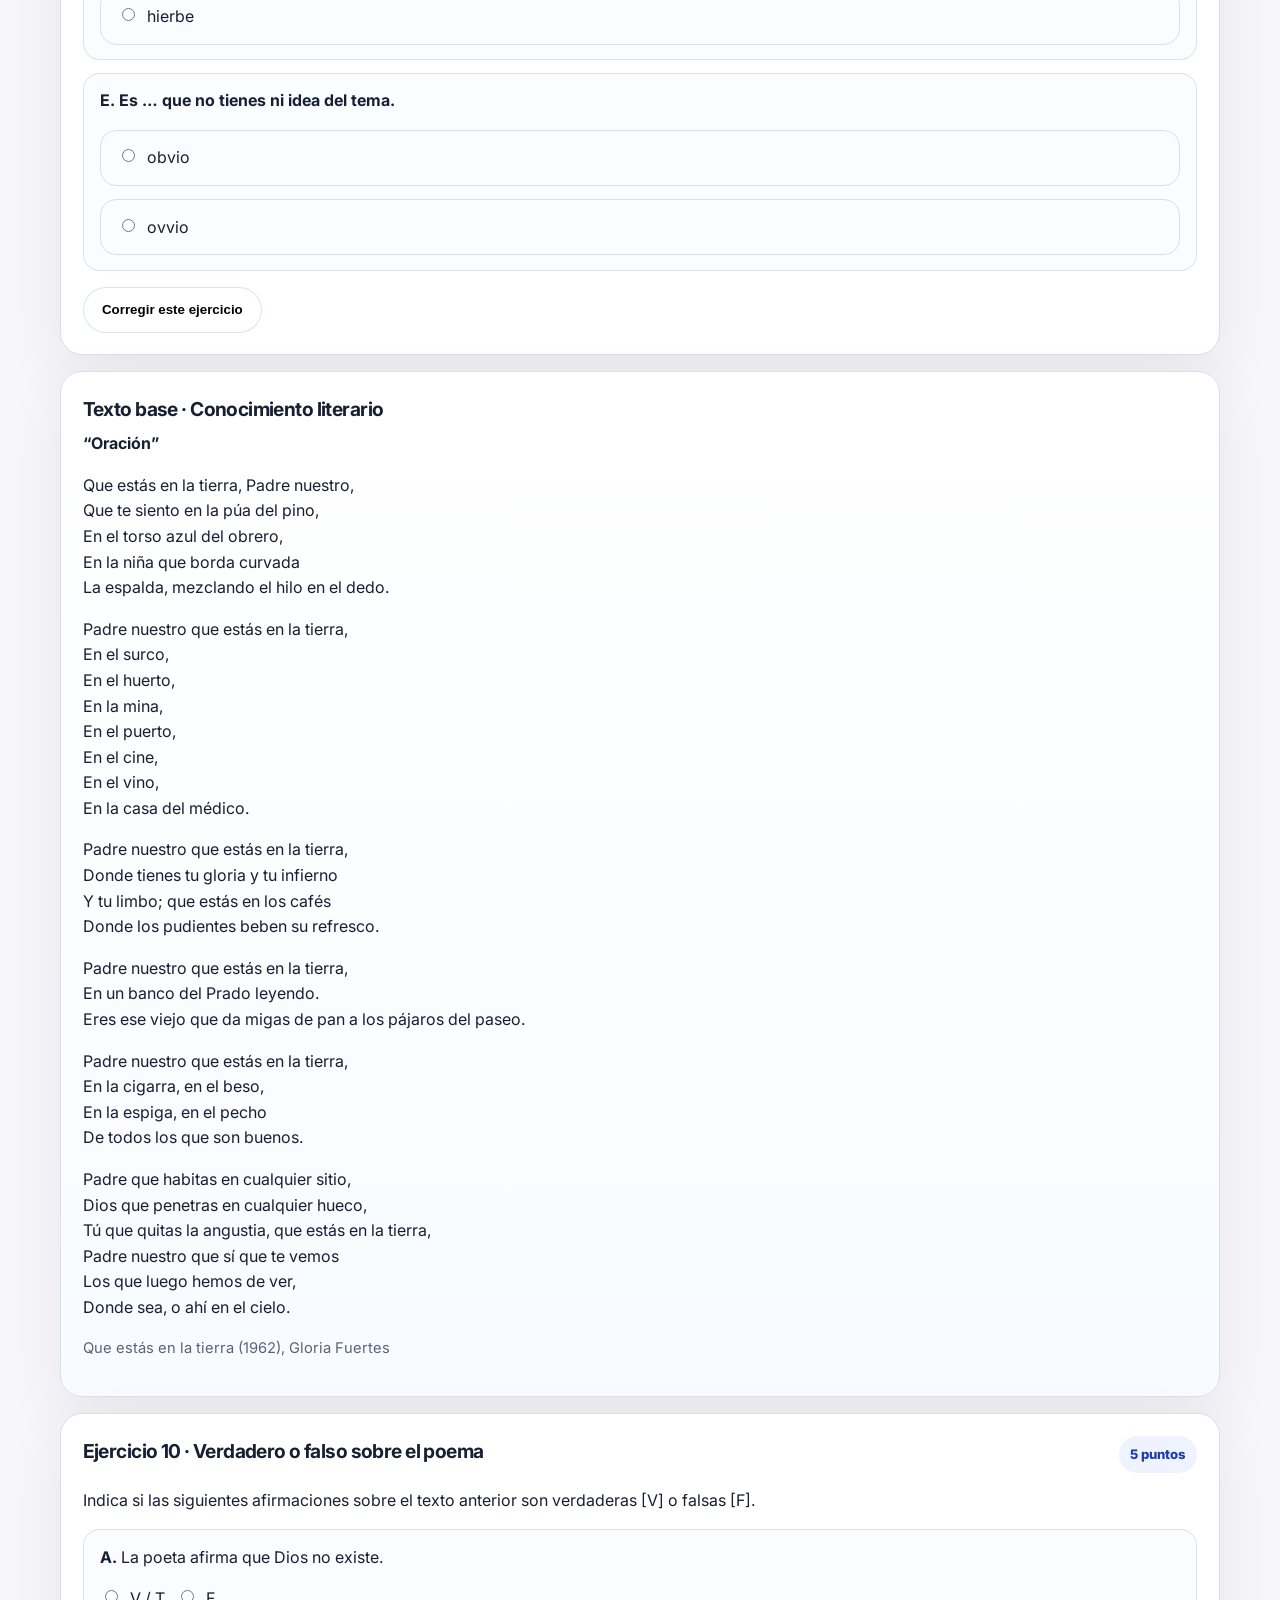
==== commit 385556a2: "feat: add first online exam runner" ====
--- a/index.html
+++ b/index.html
@@ -25,6 +25,7 @@
             <a href="#estructura">Prueba</a>
             <a href="#ambitos">Ámbitos</a>
             <a href="#examenes">Exámenes</a>
+            <a href="#examenes-online">Exámenes online</a>
             <a href="#malaga">Málaga</a>
             <a href="#fuentes">Fuentes</a>
           </div>
@@ -139,10 +140,27 @@
         </div>
       </section>
 
+      <section id="examenes-online" class="section">
+        <div class="wrap">
+          <div class="section__heading">
+            <span class="eyebrow">5 · Hacer exámenes en la web</span>
+            <h2>Exámenes online con corrección</h2>
+            <p>
+              Aquí irán entrando los modelos anteriores convertidos a formato web. Empiezo con un examen completo,
+              bien verificado, para que podamos validar el formato antes de escalar al resto.
+            </p>
+          </div>
+
+          <div id="exam-selector" class="exam-selector"></div>
+          <div id="exam-meta" class="exam-meta"></div>
+          <div id="exam-runner" class="exam-runner"></div>
+        </div>
+      </section>
+
       <section id="malaga" class="section">
         <div class="wrap split">
           <div>
-            <span class="eyebrow">5 · Orientación local</span>
+            <span class="eyebrow">6 · Orientación local</span>
             <h2>Málaga: por dónde empezar sin dar vueltas</h2>
             <div class="card-list" id="malaga-grid"></div>
           </div>
@@ -163,7 +181,7 @@
       <section id="fuentes" class="section section--alt">
         <div class="wrap">
           <div class="section__heading">
-            <span class="eyebrow">6 · Origen de la información</span>
+            <span class="eyebrow">7 · Origen de la información</span>
             <h2>Fuentes enlazadas</h2>
             <p>
               Aquí están reunidos los enlaces principales usados para montar esta guía. La prioridad siempre la tienen
@@ -186,6 +204,7 @@
       </div>
     </footer>
 
+    <script src="exam-data.js"></script>
     <script src="app.js"></script>
   </body>
 </html>
--- a/styles.css
+++ b/styles.css
@@ -412,7 +412,240 @@
   color: var(--primary-dark);
 }
 
+.exam-selector,
+.exam-meta,
+.exam-runner {
+  display: grid;
+  gap: 1rem;
+}
+
+.exam-selector {
+  margin-bottom: 1rem;
+}
+
+.exam-selector__card,
+.exam-meta__card,
+.exam-reading,
+.exam-question,
+.exam-summary {
+  background: var(--surface);
+  border: 1px solid var(--line);
+  border-radius: var(--radius);
+  box-shadow: var(--shadow);
+}
+
+.exam-selector__card,
+.exam-meta__card,
+.exam-summary,
+.exam-reading,
+.exam-question {
+  padding: 1.35rem;
+}
+
+.exam-selector__controls {
+  display: flex;
+  flex-wrap: wrap;
+  gap: 0.75rem;
+  align-items: center;
+}
+
+.exam-selector select,
+.exam-question textarea,
+.exam-question input[type="text"] {
+  width: 100%;
+  border: 1px solid var(--line);
+  border-radius: 14px;
+  padding: 0.85rem 0.95rem;
+  font: inherit;
+  color: var(--text);
+  background: #fff;
+}
+
+.exam-selector select {
+  max-width: 480px;
+}
+
+.exam-question textarea {
+  min-height: 130px;
+  resize: vertical;
+}
+
+.exam-meta__grid {
+  display: grid;
+  grid-template-columns: 1.2fr 0.8fr;
+  gap: 1rem;
+}
+
+.exam-meta__sources {
+  display: grid;
+  gap: 0.45rem;
+}
+
+.exam-meta__sources a {
+  color: var(--primary-dark);
+  text-decoration-thickness: 2px;
+}
+
+.exam-blocks {
+  display: grid;
+  gap: 1rem;
+}
+
+.exam-reading {
+  background: linear-gradient(180deg, #ffffff 0%, #f8fbff 100%);
+}
+
+.exam-reading h3,
+.exam-question h3 {
+  margin-bottom: 0.4rem;
+}
+
+.exam-reading blockquote,
+.exam-question blockquote {
+  margin: 1rem 0;
+  padding: 0.9rem 1rem;
+  border-left: 4px solid var(--primary);
+  background: #f6f9ff;
+  border-radius: 0 14px 14px 0;
+}
+
+.poem {
+  white-space: normal;
+}
+
+.vocab-card {
+  margin-top: 1rem;
+  padding: 1rem;
+  background: #f6f9ff;
+  border: 1px solid rgba(49, 94, 251, 0.12);
+  border-radius: 14px;
+}
+
+.vocab-card ul {
+  margin: 0.6rem 0 0;
+  padding-left: 1.1rem;
+}
+
+.exam-question__header {
+  display: flex;
+  flex-wrap: wrap;
+  justify-content: space-between;
+  gap: 0.8rem;
+  margin-bottom: 0.9rem;
+}
+
+.exam-question__points {
+  display: inline-flex;
+  align-items: center;
+  padding: 0.35rem 0.7rem;
+  border-radius: 999px;
+  background: #eef3ff;
+  color: var(--primary-dark);
+  font-size: 0.82rem;
+  font-weight: 800;
+}
+
+.exam-fields,
+.exam-group,
+.exam-options,
+.exam-subitems,
+.exam-justifications {
+  display: grid;
+  gap: 0.8rem;
+}
+
+.exam-option,
+.exam-bool-row,
+.exam-subitem {
+  padding: 0.9rem 1rem;
+  border: 1px solid var(--line);
+  border-radius: 16px;
+  background: #fbfcff;
+}
+
+.exam-option label,
+.exam-bool-row label,
+.exam-subitem label {
+  display: flex;
+  gap: 0.6rem;
+  align-items: flex-start;
+}
+
+.exam-option input,
+.exam-bool-row input {
+  margin-top: 0.25rem;
+}
+
+.exam-bool-controls,
+.exam-actions,
+.exam-summary__stats {
+  display: flex;
+  flex-wrap: wrap;
+  gap: 0.65rem;
+  align-items: center;
+}
+
+.exam-actions {
+  margin-top: 1rem;
+}
+
+.exam-result {
+  margin-top: 1rem;
+  padding: 1rem;
+  border-radius: 16px;
+  background: #f7f9ff;
+  border: 1px solid rgba(49, 94, 251, 0.12);
+}
+
+.exam-result ul {
+  margin: 0.65rem 0 0;
+  padding-left: 1.1rem;
+}
+
+.exam-feedback {
+  margin: 0;
+  font-weight: 700;
+}
+
+.exam-feedback--ok {
+  color: #0f745e;
+}
+
+.exam-feedback--bad {
+  color: #a43737;
+}
+
+.exam-feedback--warn {
+  color: #8a5a00;
+}
+
+.exam-inline-note {
+  margin-top: 0.75rem;
+  color: var(--muted);
+}
+
+.exam-summary__stats {
+  margin-top: 0.8rem;
+}
+
+.exam-stat {
+  min-width: 170px;
+  padding: 0.85rem 1rem;
+  border-radius: 16px;
+  background: #f3f7ff;
+  border: 1px solid rgba(49, 94, 251, 0.12);
+}
+
+.exam-stat strong {
+  display: block;
+  font-size: 1.15rem;
+}
+
 @media (max-width: 980px) {
+  .exam-meta__grid {
+    grid-template-columns: 1fr;
+  }
+
   .hero__content,
   .split,
   .ambito__columns,
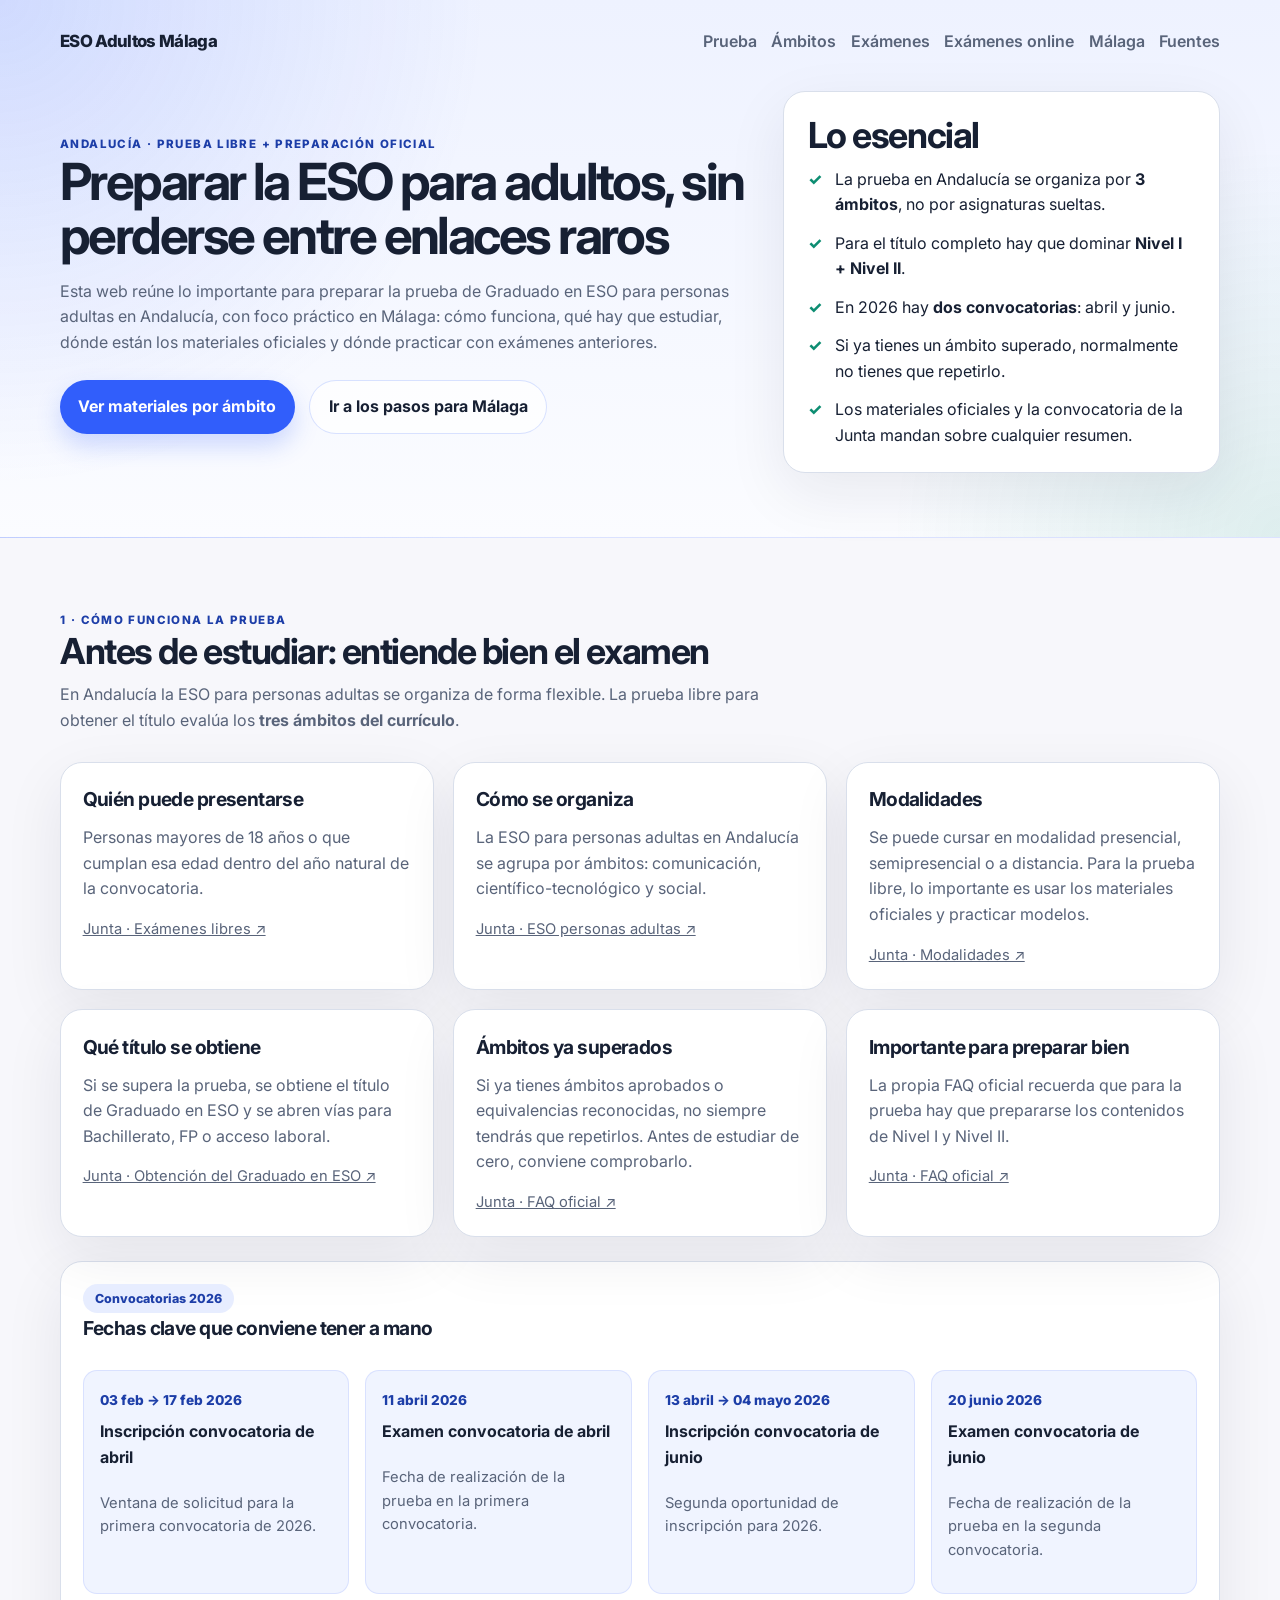
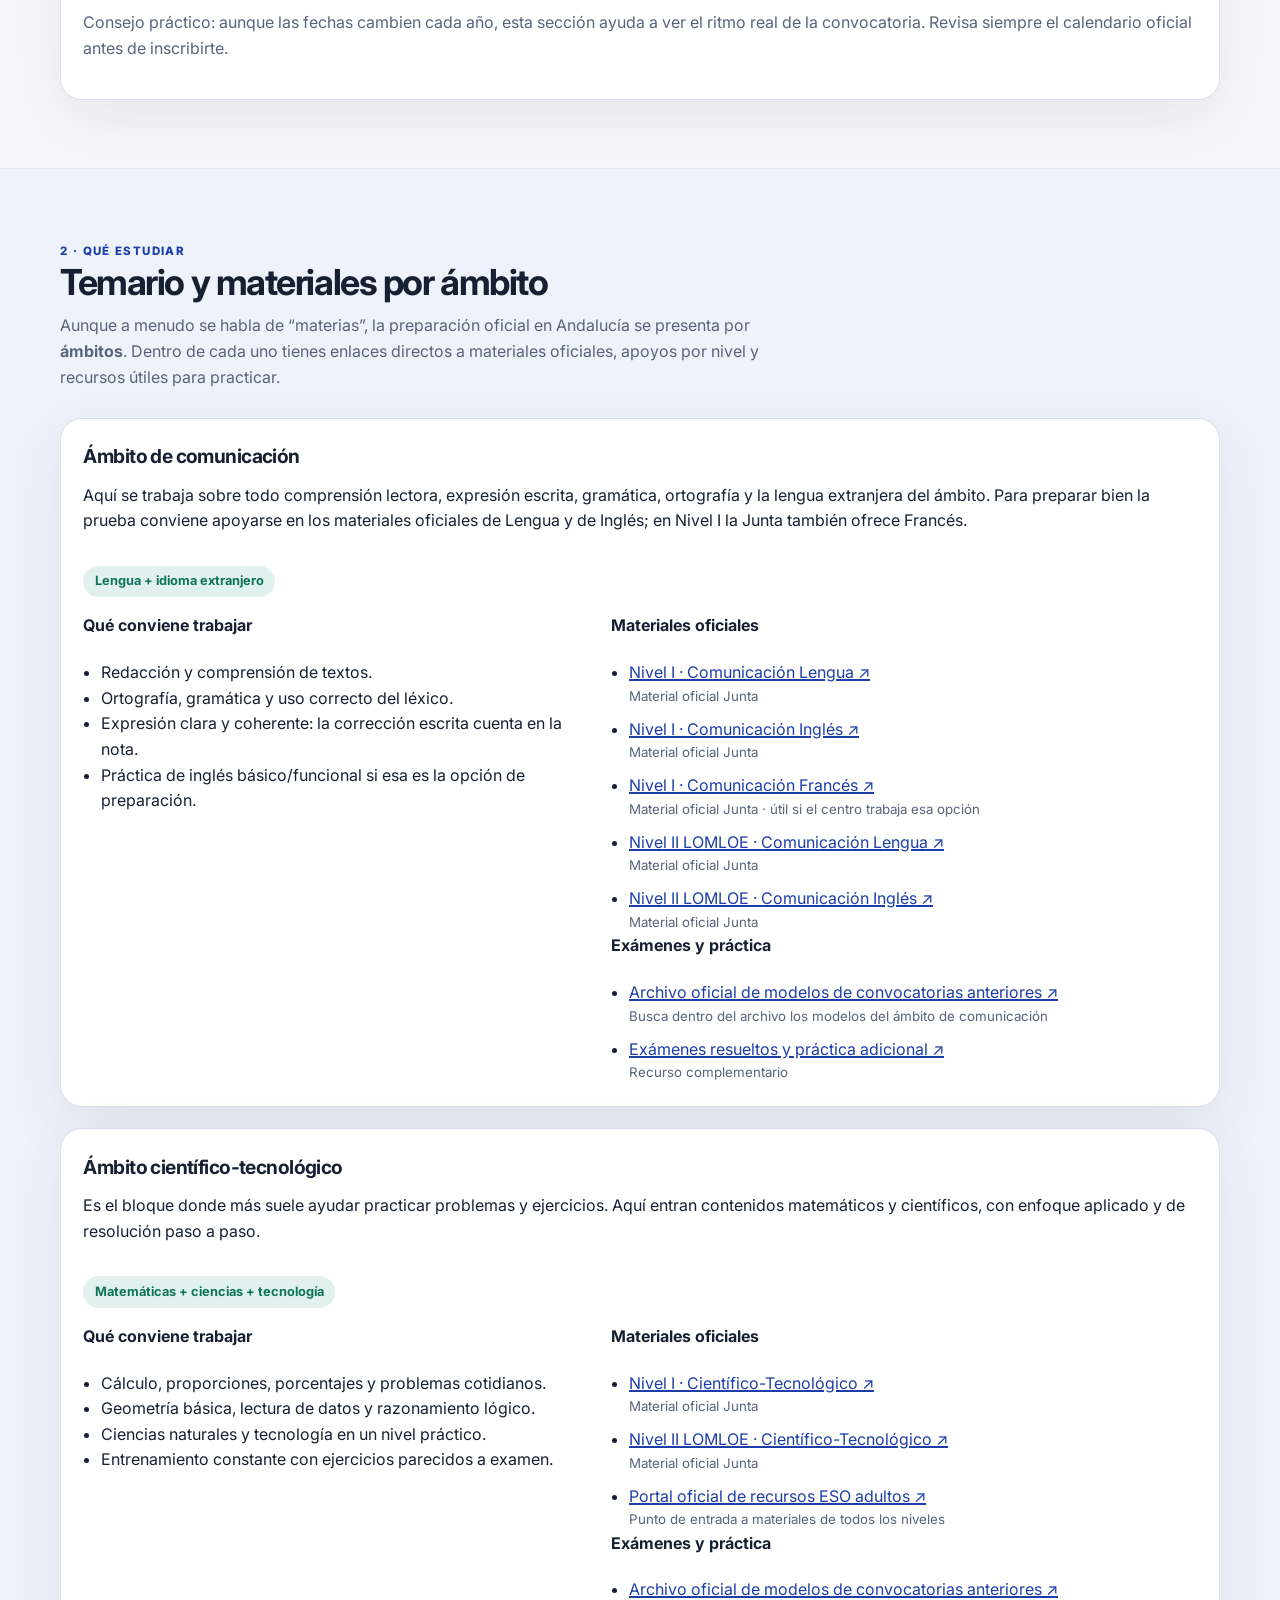
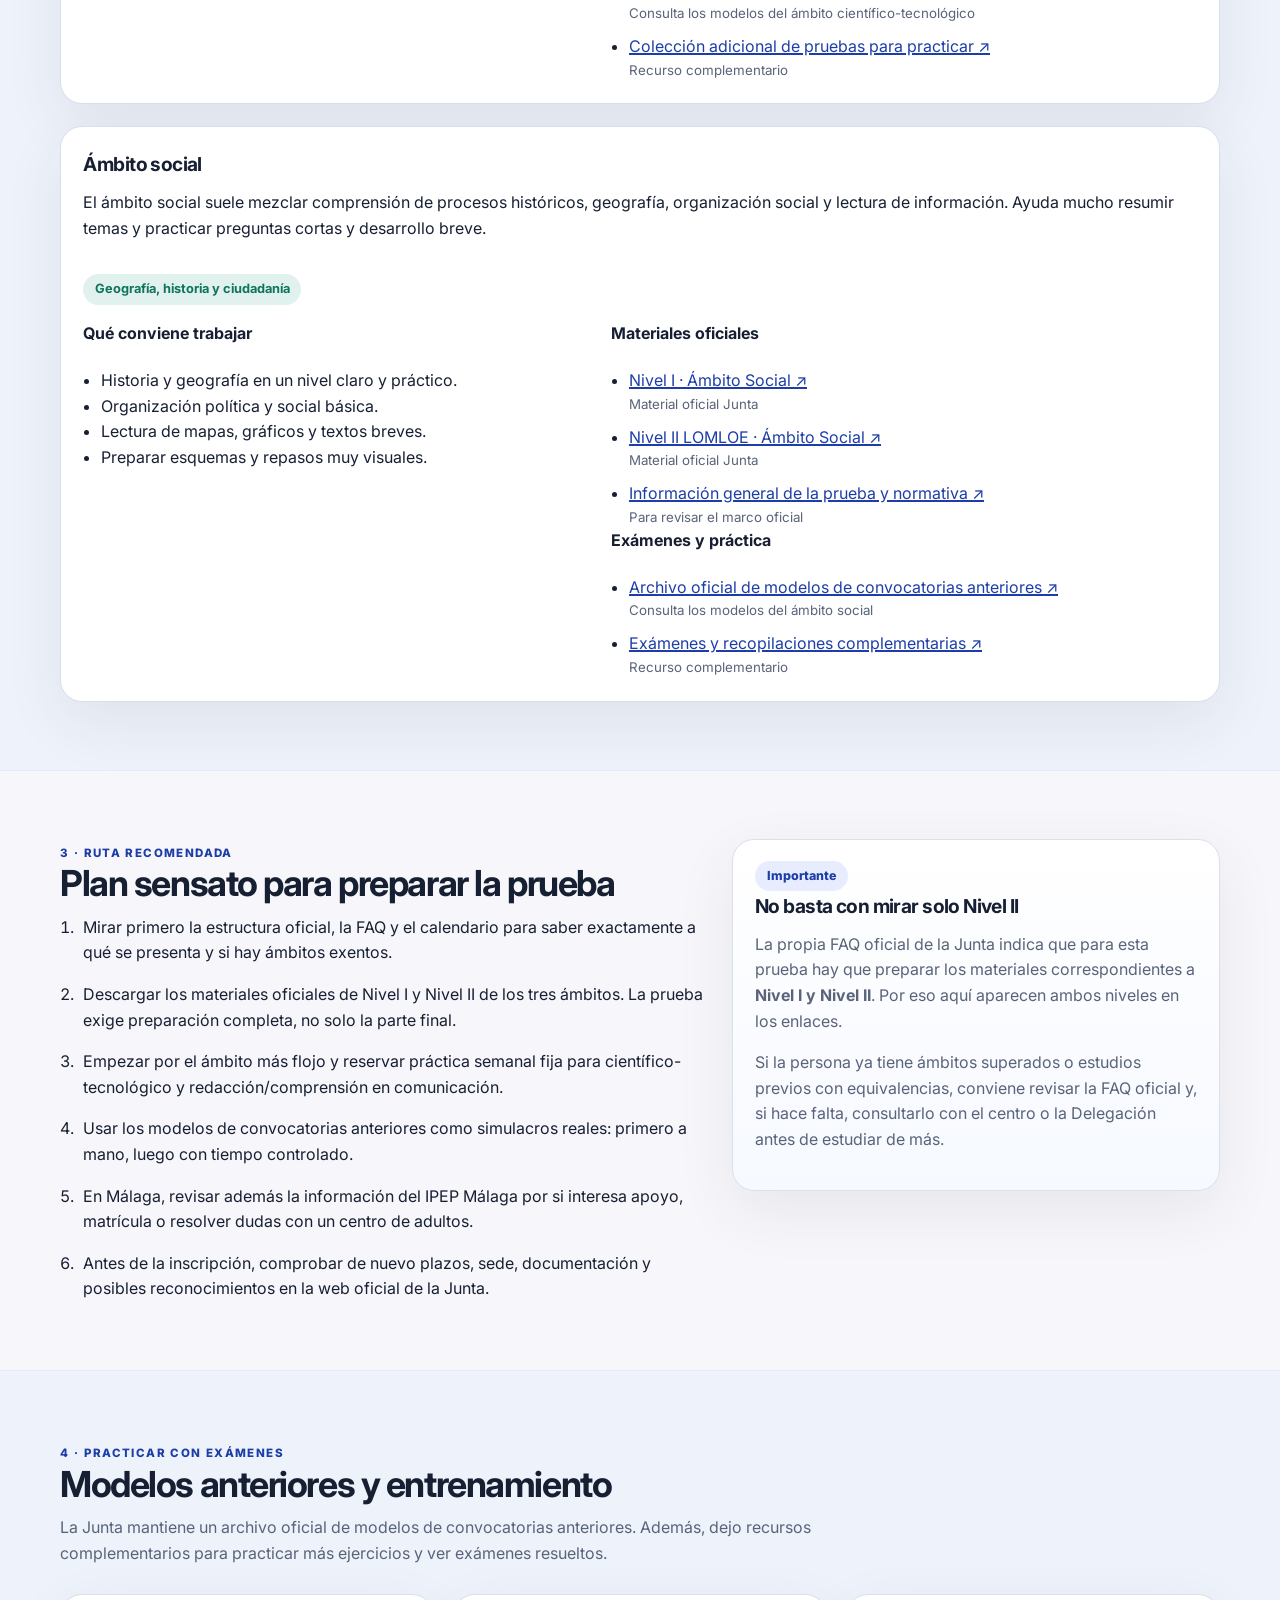
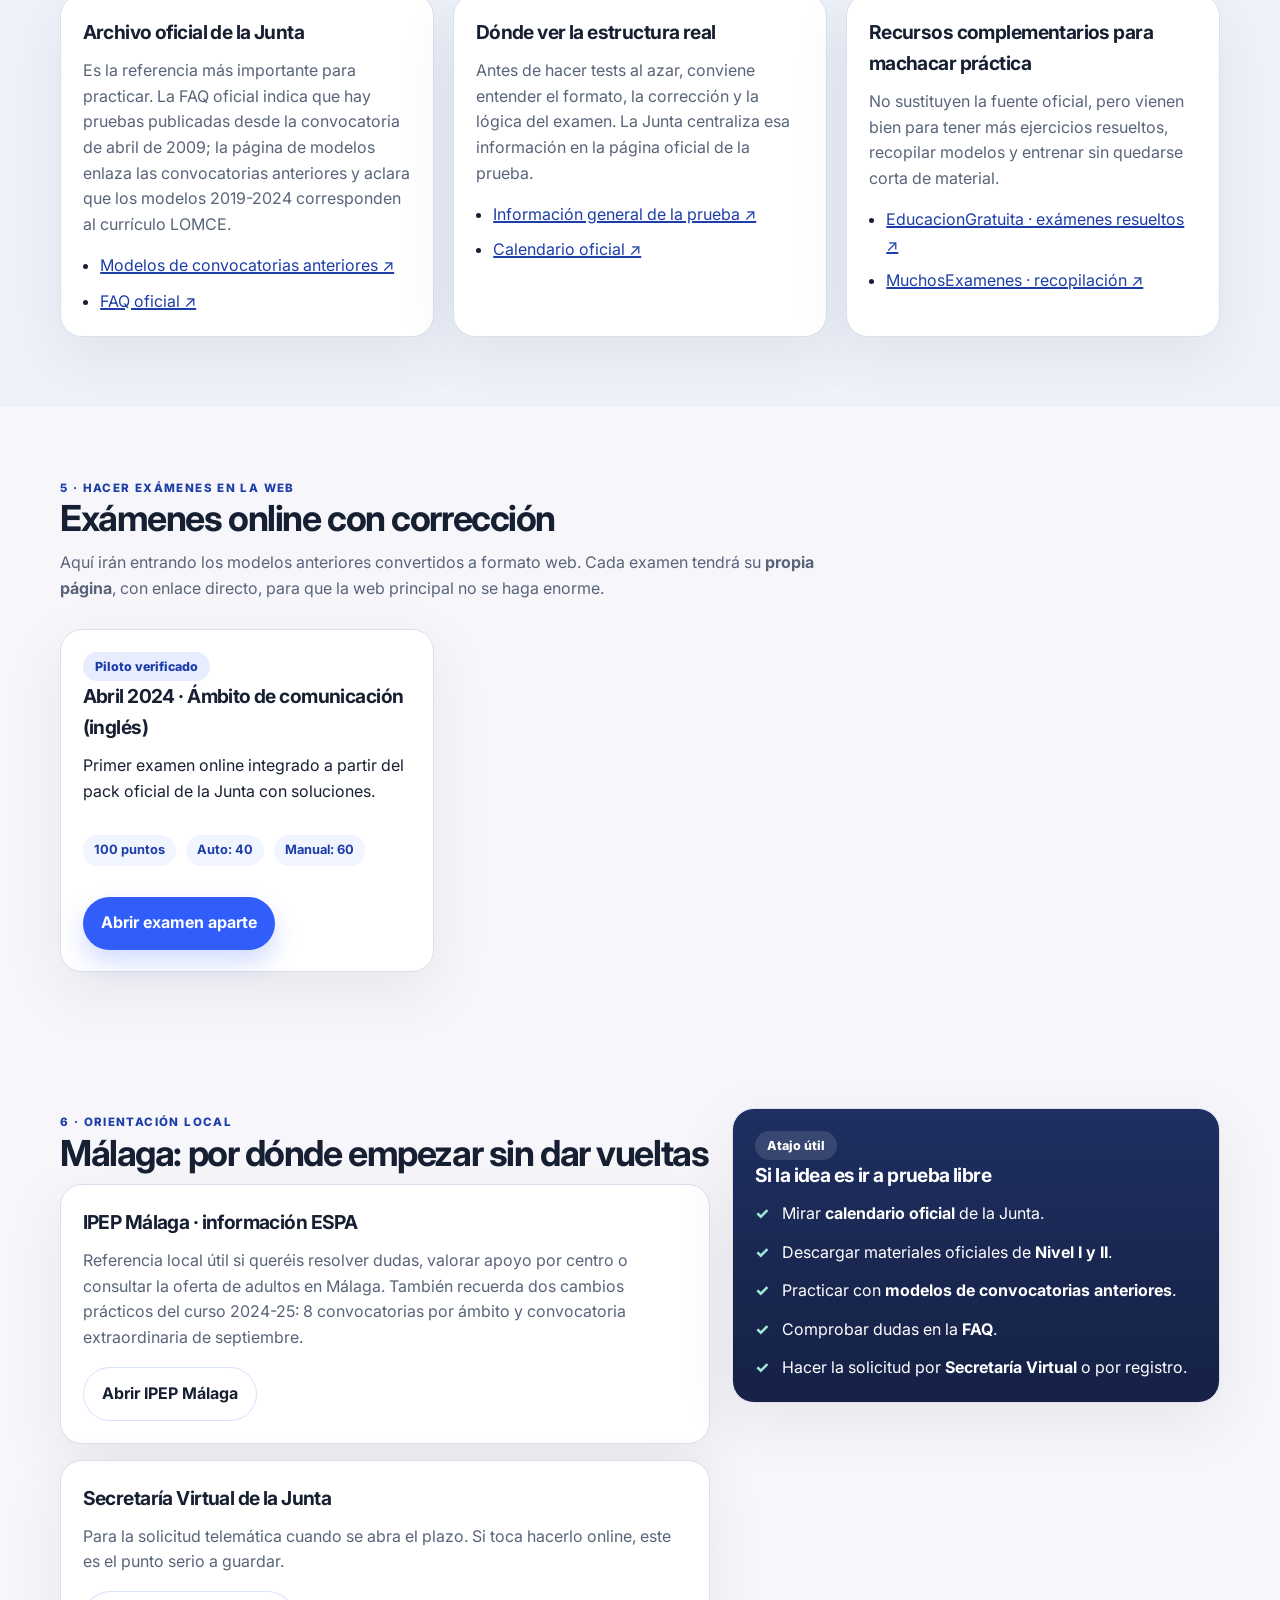
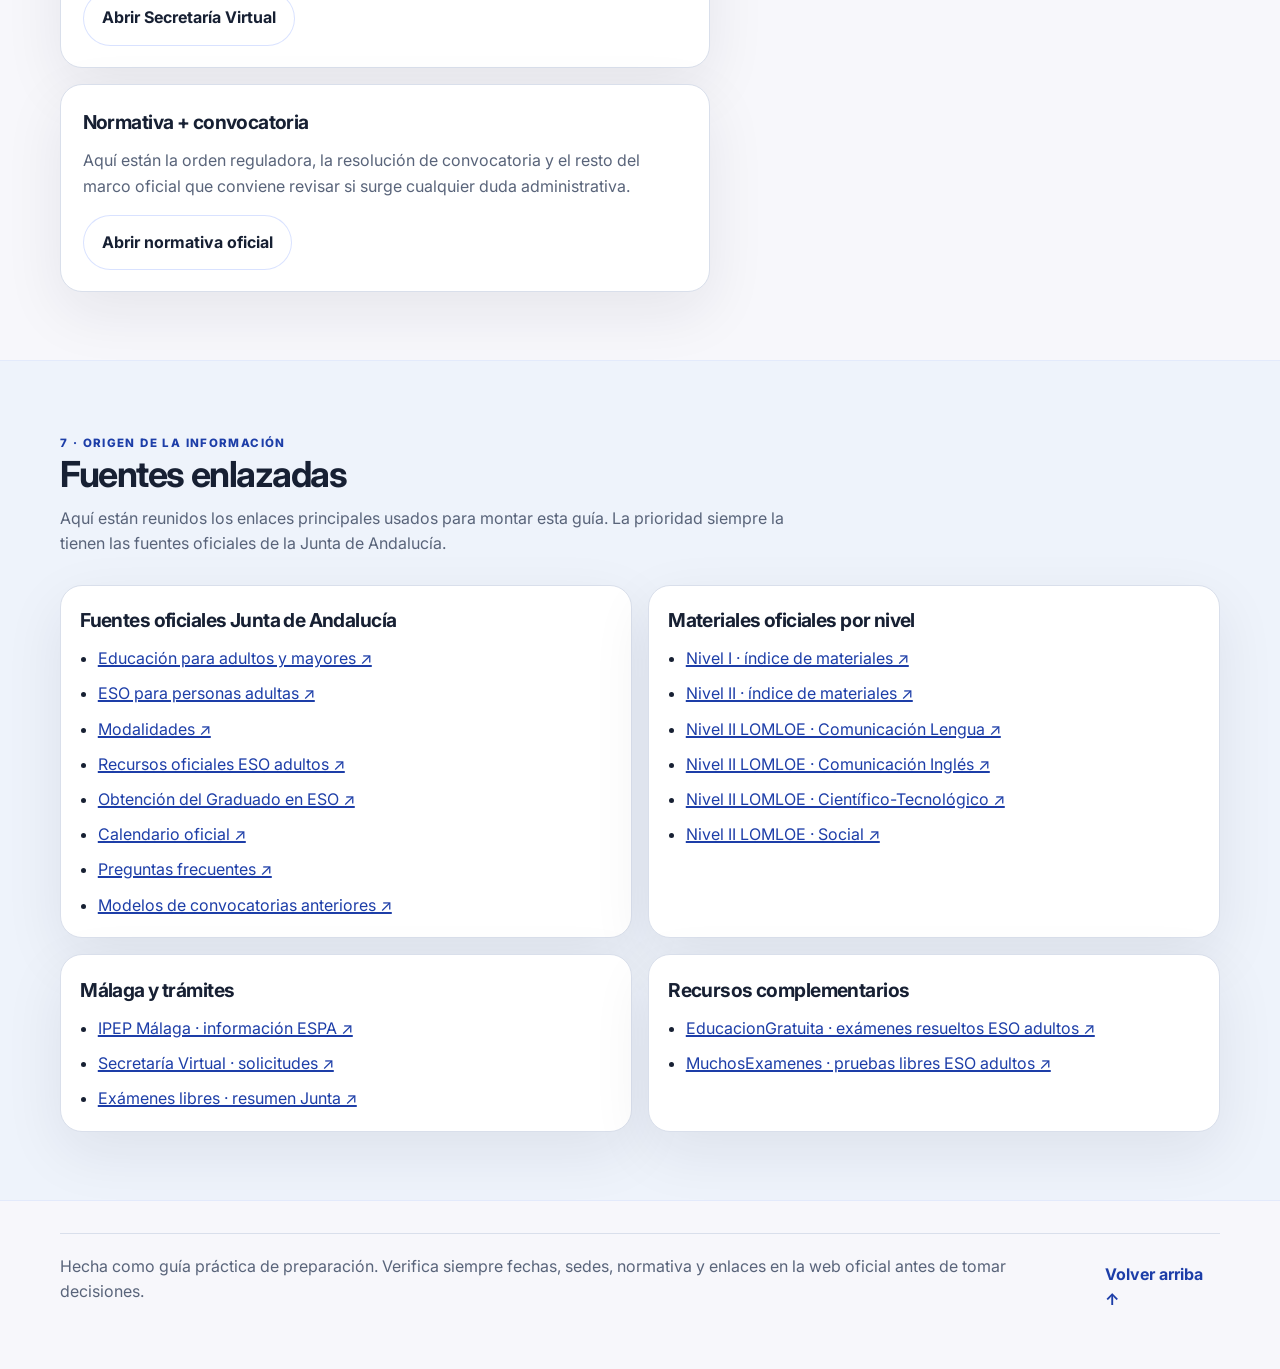
==== commit 53329b3b: "feat: split online exams into separate pages" ====
--- a/index.html
+++ b/index.html
@@ -146,14 +146,12 @@
             <span class="eyebrow">5 · Hacer exámenes en la web</span>
             <h2>Exámenes online con corrección</h2>
             <p>
-              Aquí irán entrando los modelos anteriores convertidos a formato web. Empiezo con un examen completo,
-              bien verificado, para que podamos validar el formato antes de escalar al resto.
-            </p>
-          </div>
-
-          <div id="exam-selector" class="exam-selector"></div>
-          <div id="exam-meta" class="exam-meta"></div>
-          <div id="exam-runner" class="exam-runner"></div>
+              Aquí irán entrando los modelos anteriores convertidos a formato web. Cada examen tendrá su
+              <strong>propia página</strong>, con enlace directo, para que la web principal no se haga enorme.
+            </p>
+          </div>
+
+          <div id="exam-index" class="grid grid--3"></div>
         </div>
       </section>
 
--- a/styles.css
+++ b/styles.css
@@ -52,6 +52,14 @@
   padding: 1.25rem 0 4rem;
 }
 
+.hero__inner--compact {
+  padding-bottom: 2.4rem;
+}
+
+.hero--compact {
+  border-bottom: 1px solid rgba(49, 94, 251, 0.08);
+}
+
 .topbar {
   display: flex;
   align-items: center;
@@ -143,6 +151,10 @@
   flex-wrap: wrap;
   gap: 0.9rem;
   margin-top: 1.5rem;
+}
+
+.hero__copy--wide {
+  max-width: 760px;
 }
 
 .button {
@@ -417,6 +429,33 @@
 .exam-runner {
   display: grid;
   gap: 1rem;
+}
+
+.exam-index-card {
+  background: var(--surface);
+  border: 1px solid var(--line);
+  border-radius: var(--radius);
+  box-shadow: var(--shadow);
+  padding: 1.35rem;
+  display: grid;
+  gap: 0.9rem;
+}
+
+.exam-index-card__meta {
+  display: flex;
+  flex-wrap: wrap;
+  gap: 0.6rem;
+}
+
+.exam-index-chip {
+  display: inline-flex;
+  align-items: center;
+  padding: 0.35rem 0.7rem;
+  border-radius: 999px;
+  background: #f1f5ff;
+  color: var(--primary-dark);
+  font-size: 0.8rem;
+  font-weight: 700;
 }
 
 .exam-selector {
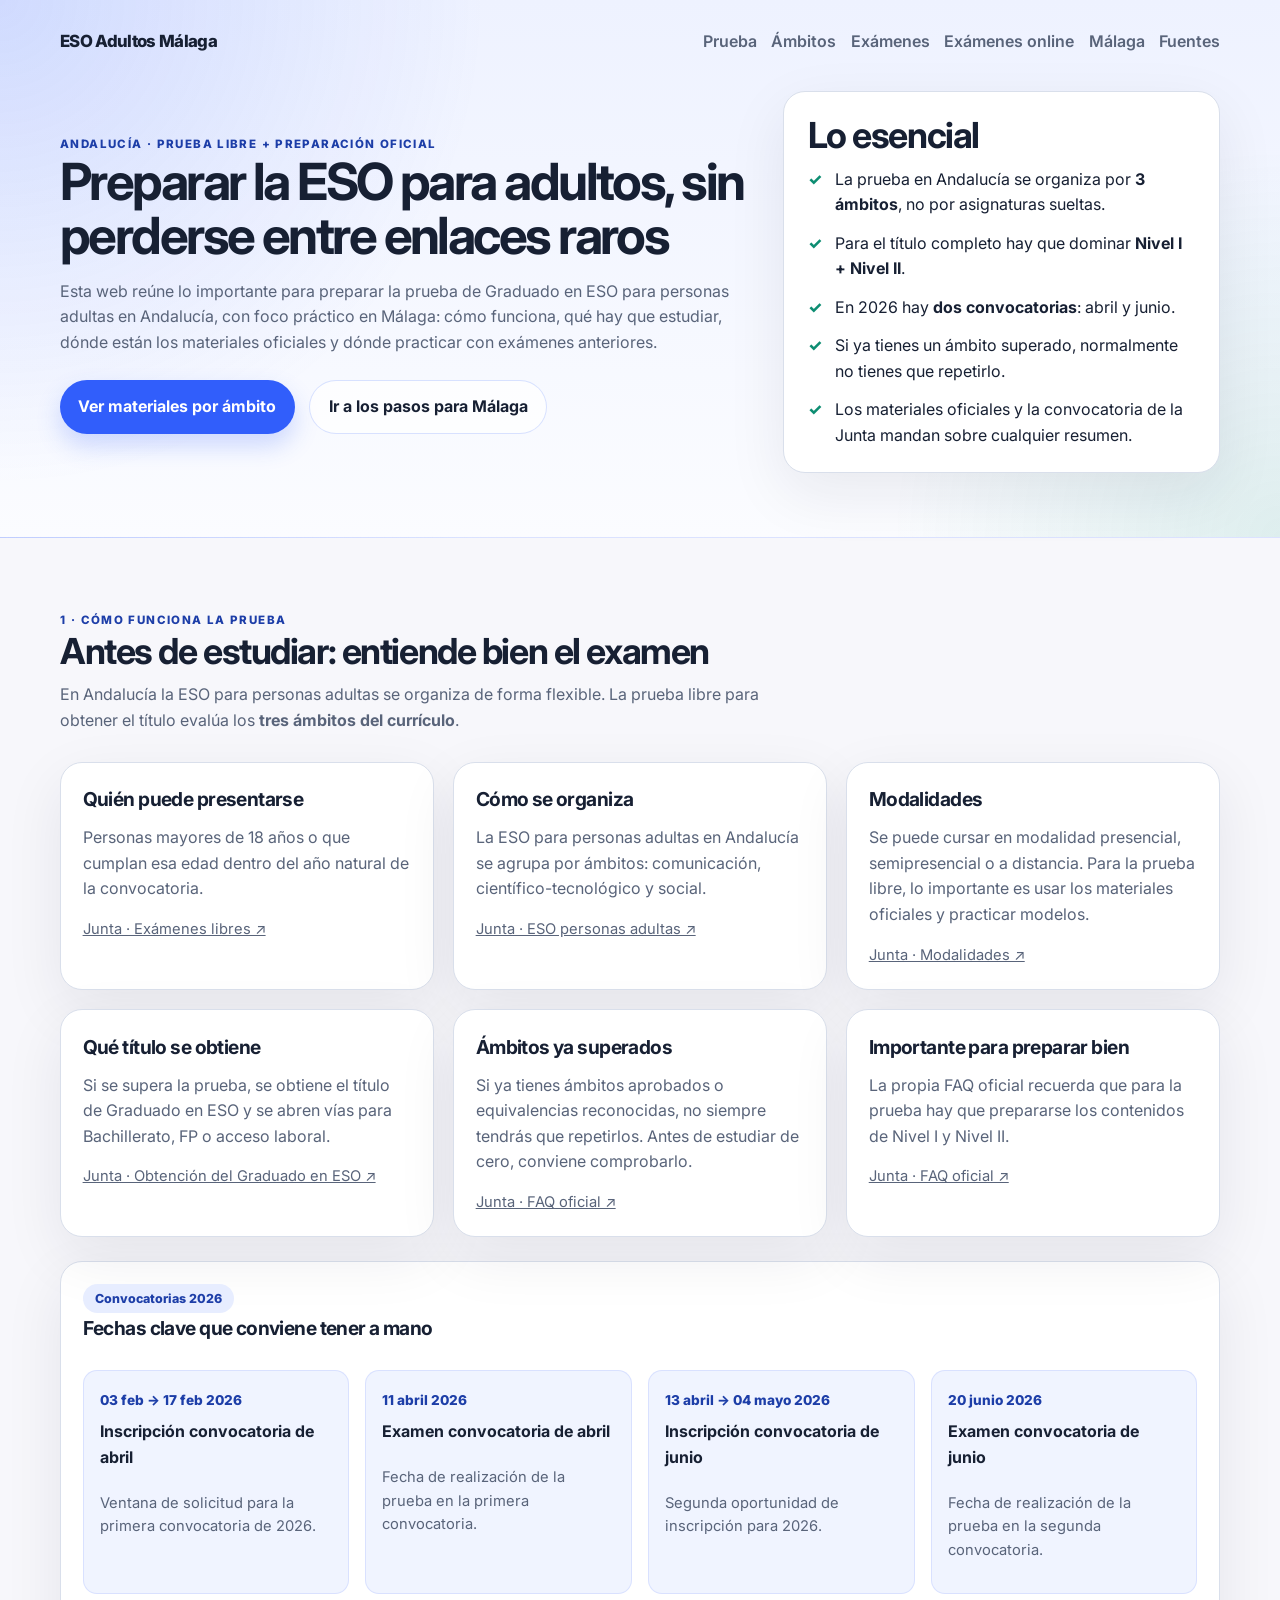
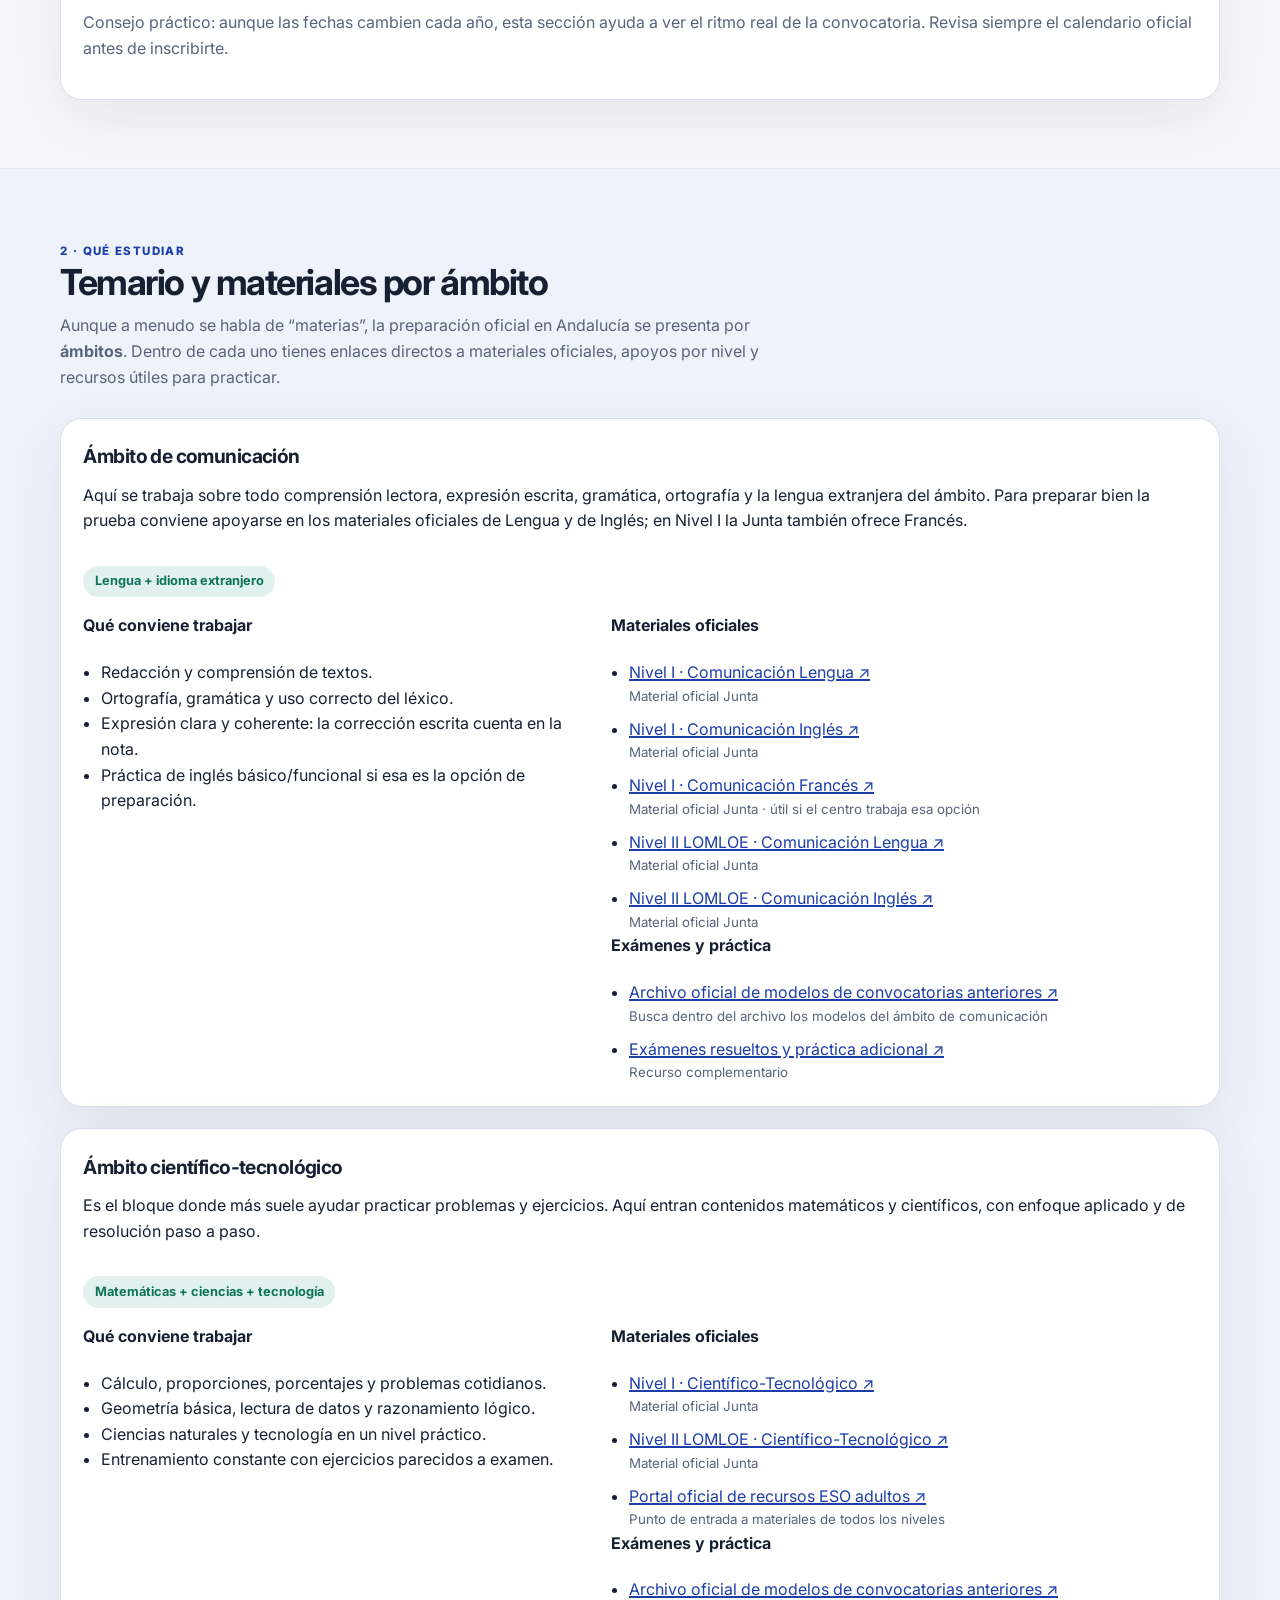
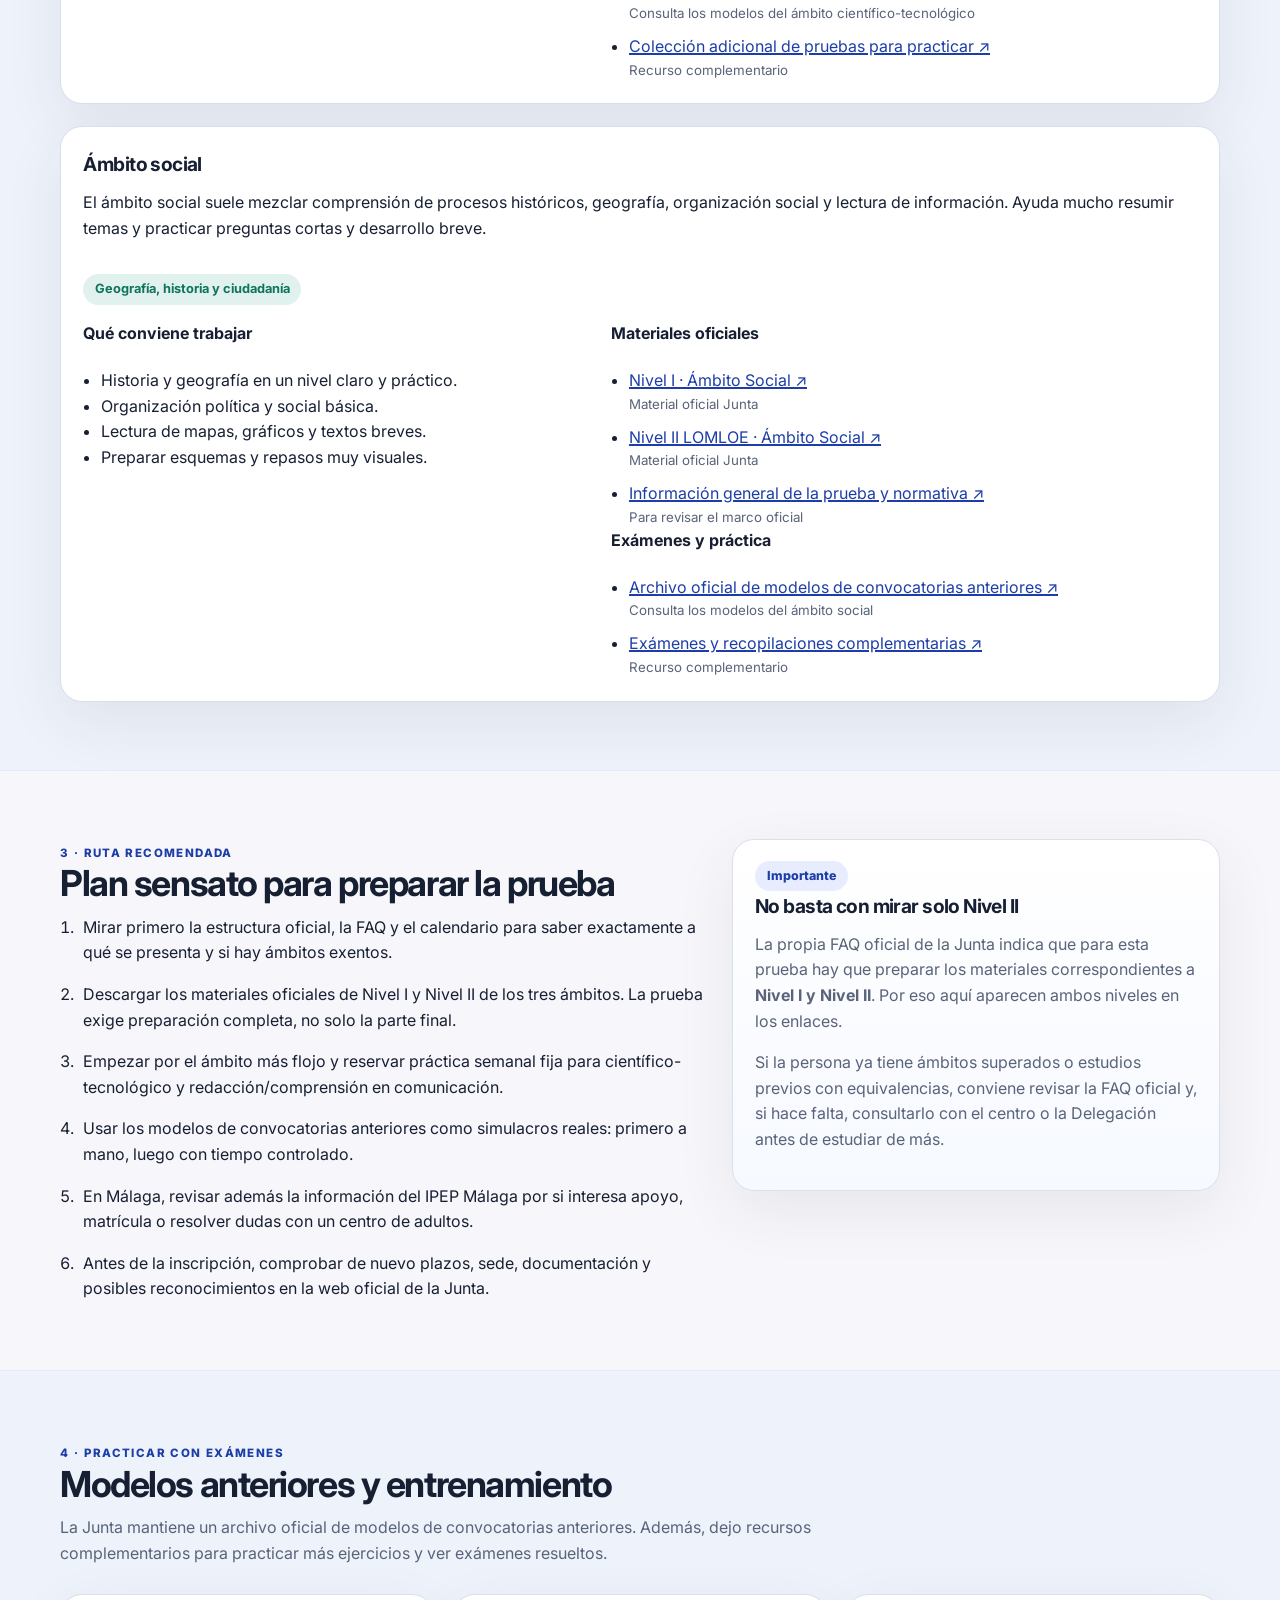
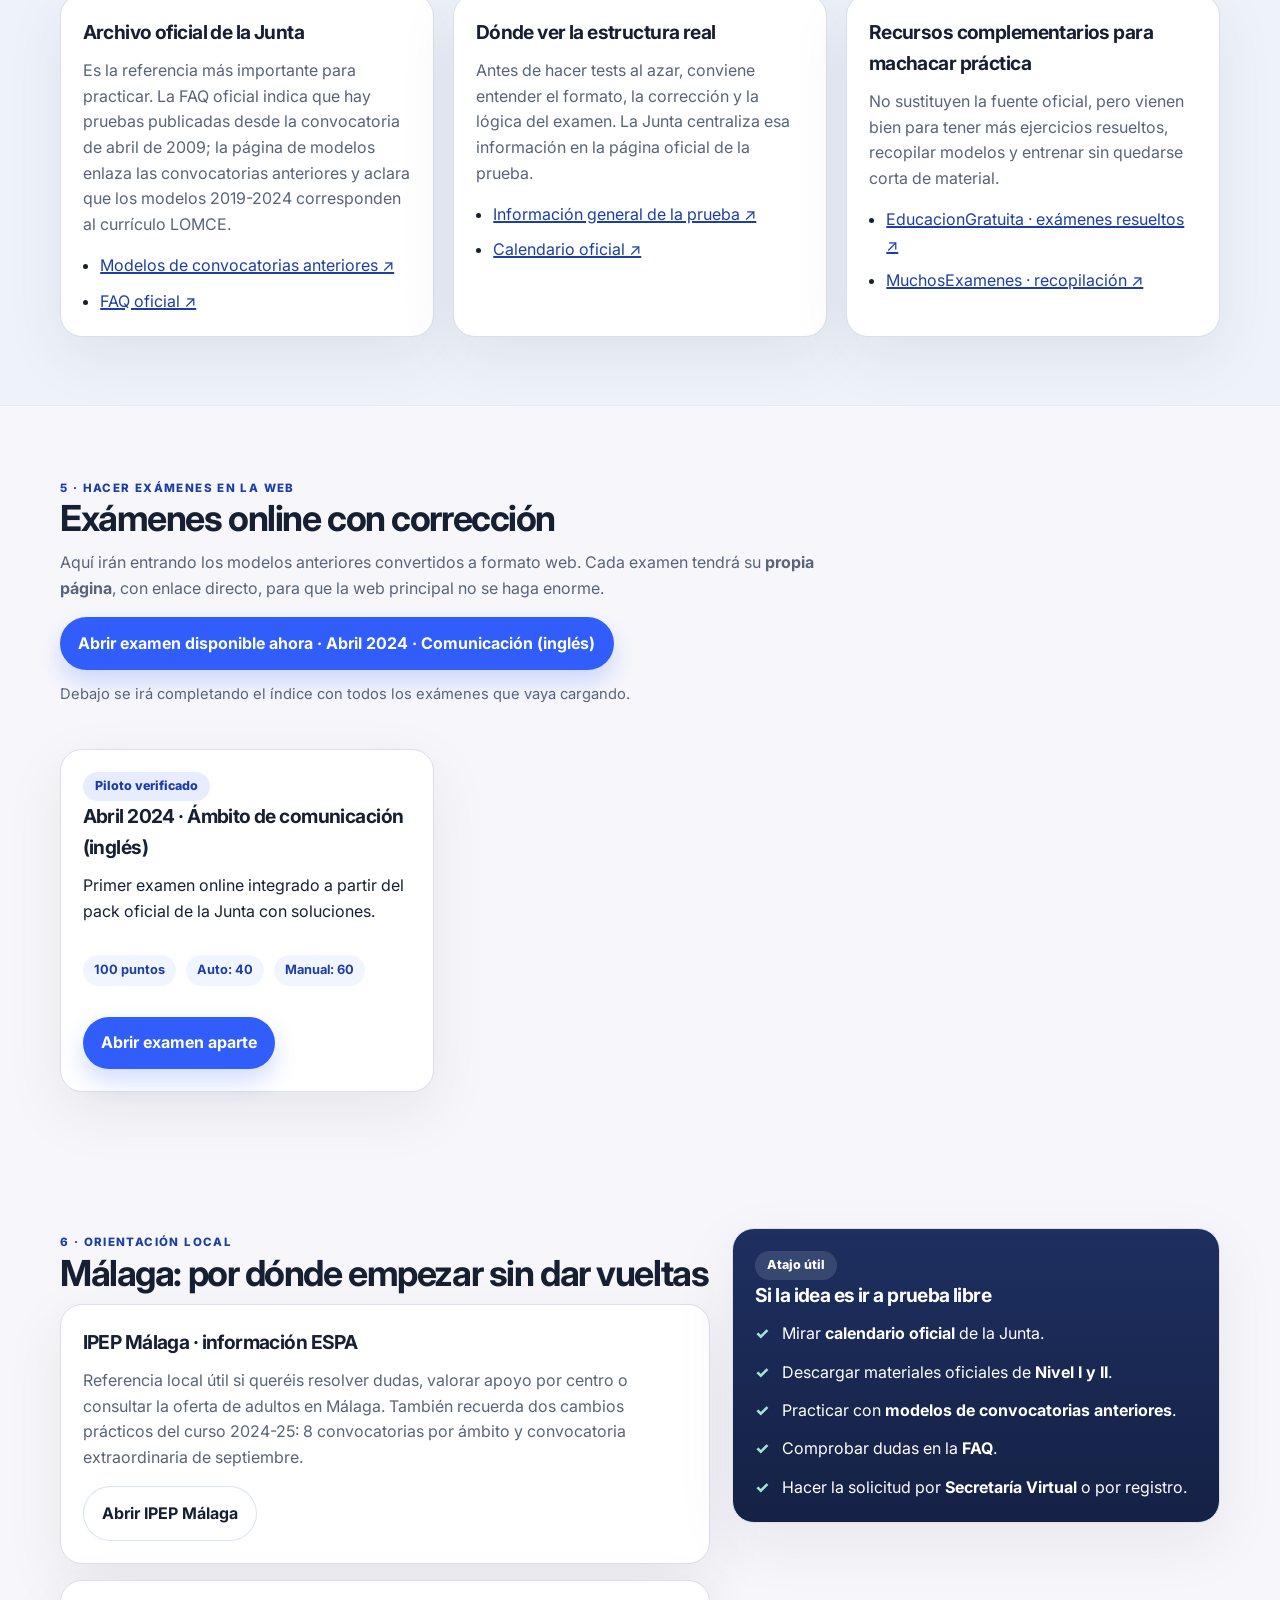
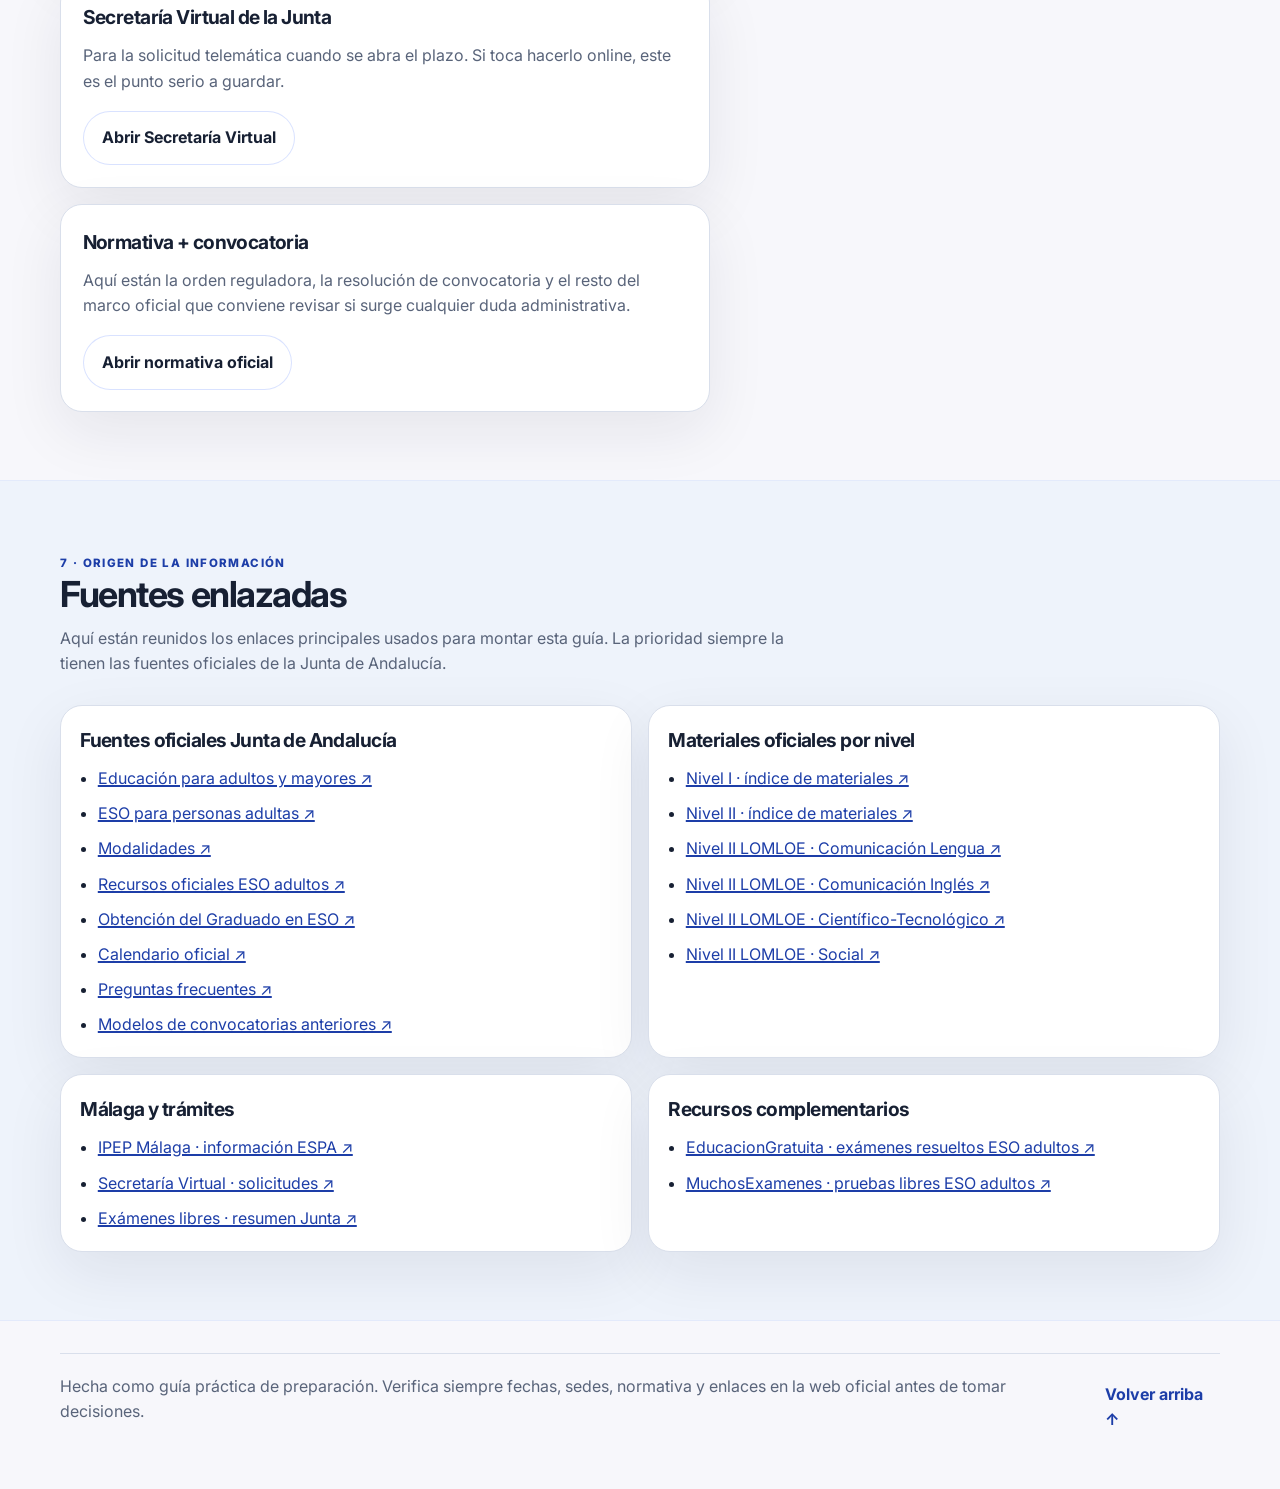
==== commit b6d32c81: "feat: add direct exam link on homepage" ====
--- a/index.html
+++ b/index.html
@@ -149,6 +149,10 @@
               Aquí irán entrando los modelos anteriores convertidos a formato web. Cada examen tendrá su
               <strong>propia página</strong>, con enlace directo, para que la web principal no se haga enorme.
             </p>
+            <div class="exam-online-featured">
+              <a class="button button--primary" href="examen.html?exam=2024-04-com-in">Abrir examen disponible ahora · Abril 2024 · Comunicación (inglés)</a>
+              <p class="meta">Debajo se irá completando el índice con todos los exámenes que vaya cargando.</p>
+            </div>
           </div>
 
           <div id="exam-index" class="grid grid--3"></div>
--- a/styles.css
+++ b/styles.css
@@ -431,6 +431,16 @@
   gap: 1rem;
 }
 
+.exam-online-featured {
+  display: grid;
+  gap: 0.8rem;
+  margin-top: 1rem;
+}
+
+.exam-online-featured .button {
+  width: fit-content;
+}
+
 .exam-index-card {
   background: var(--surface);
   border: 1px solid var(--line);
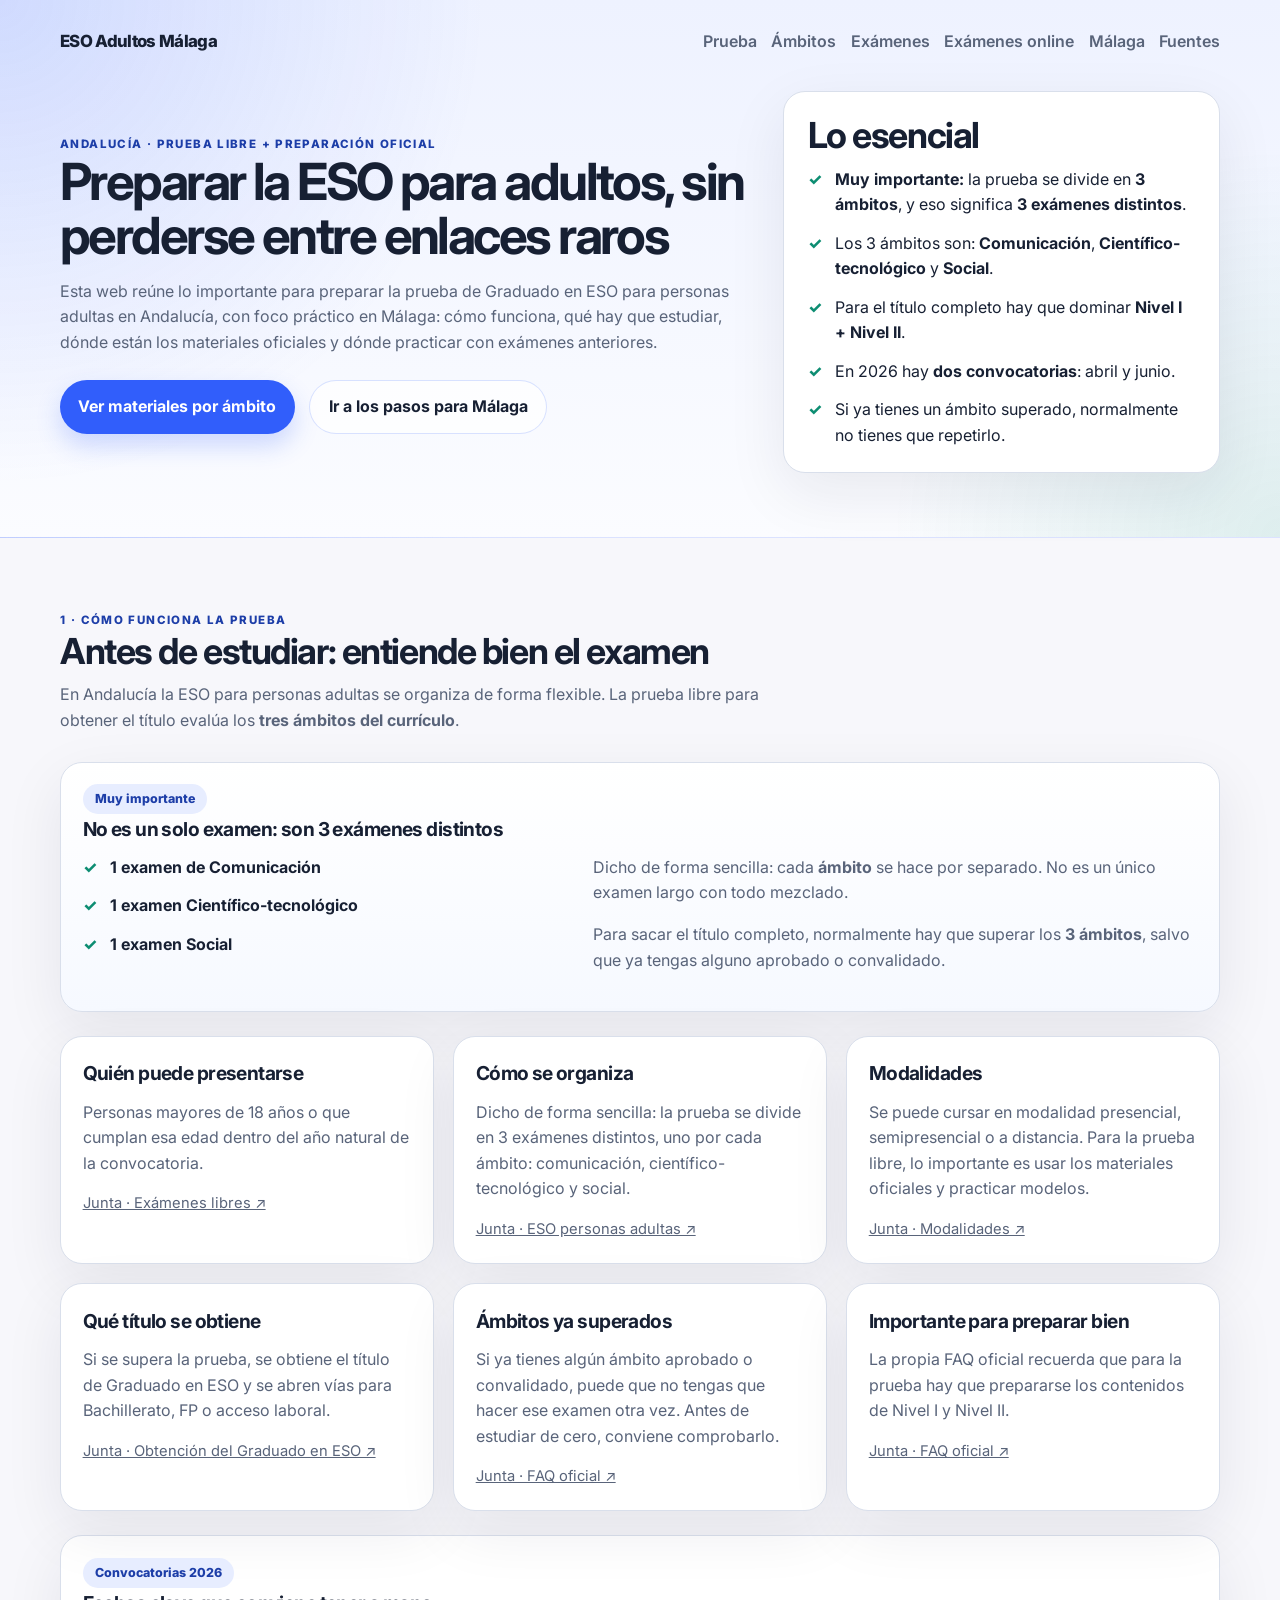
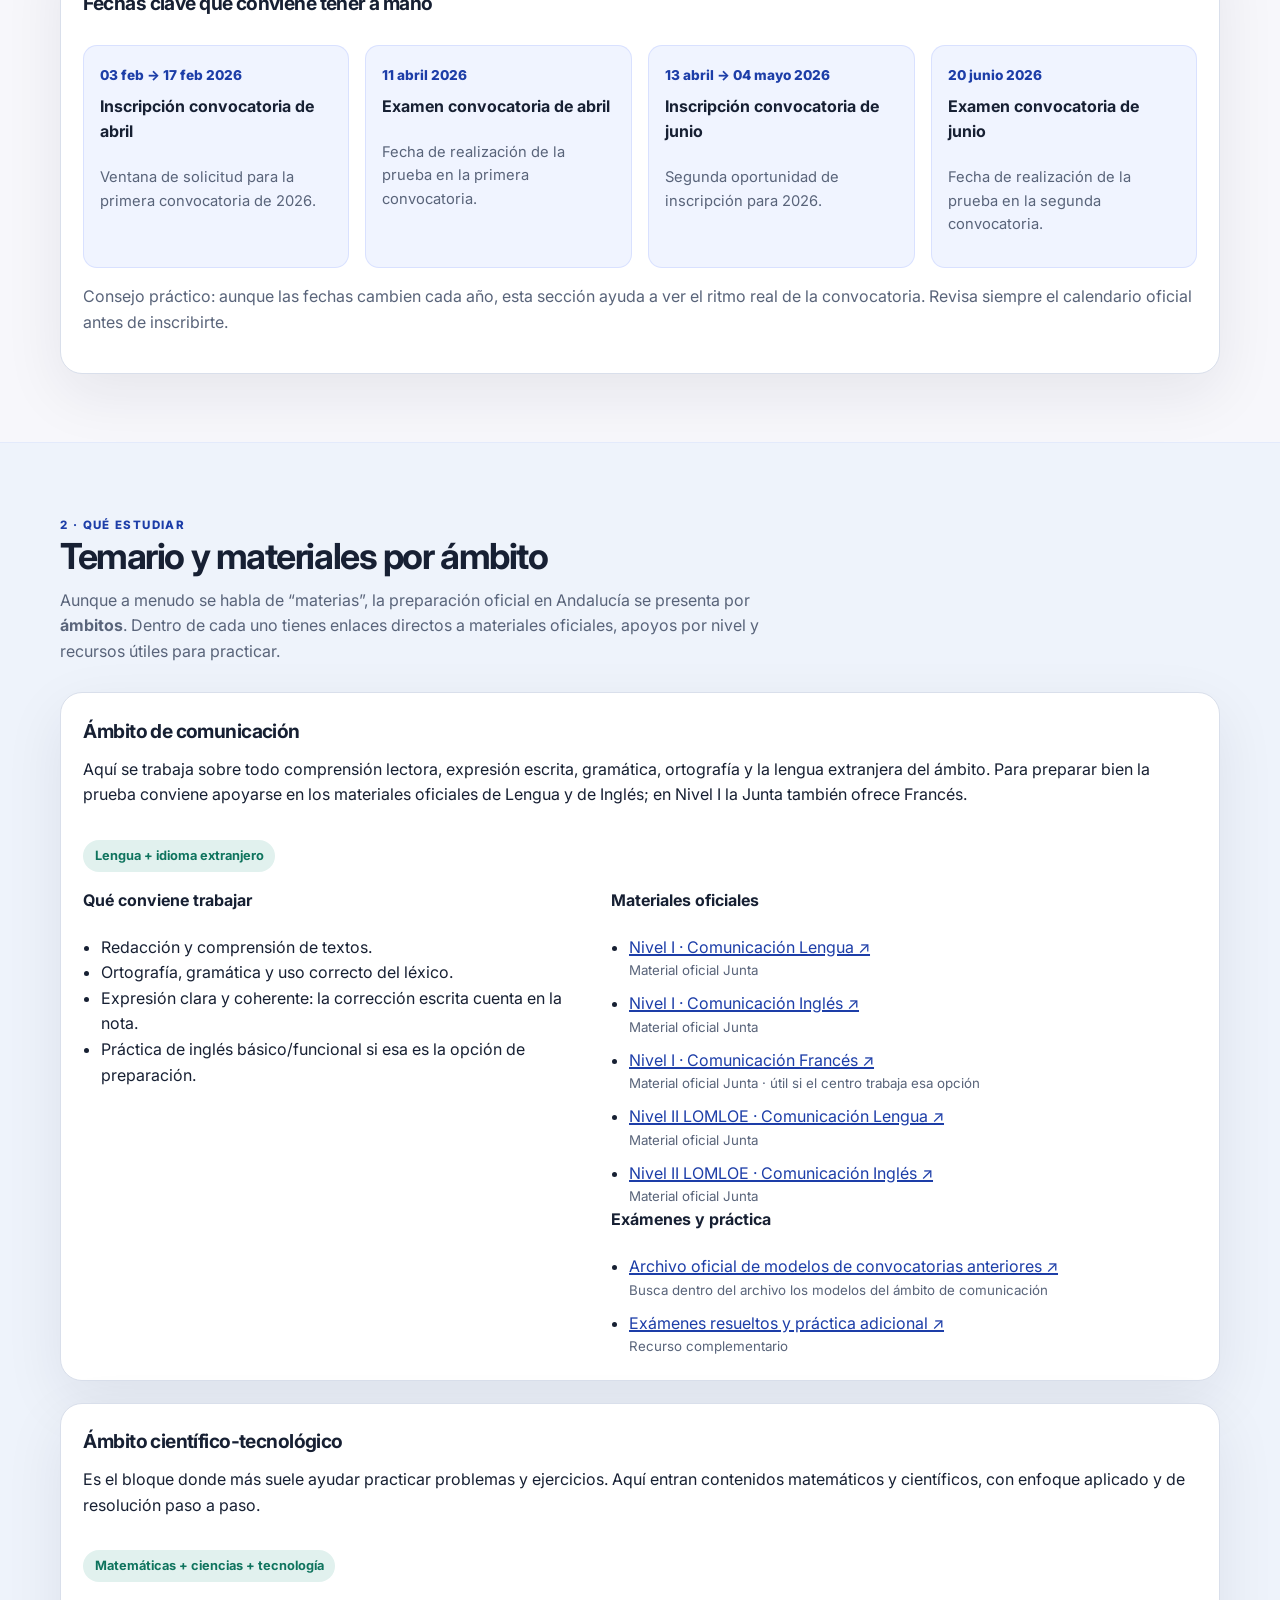
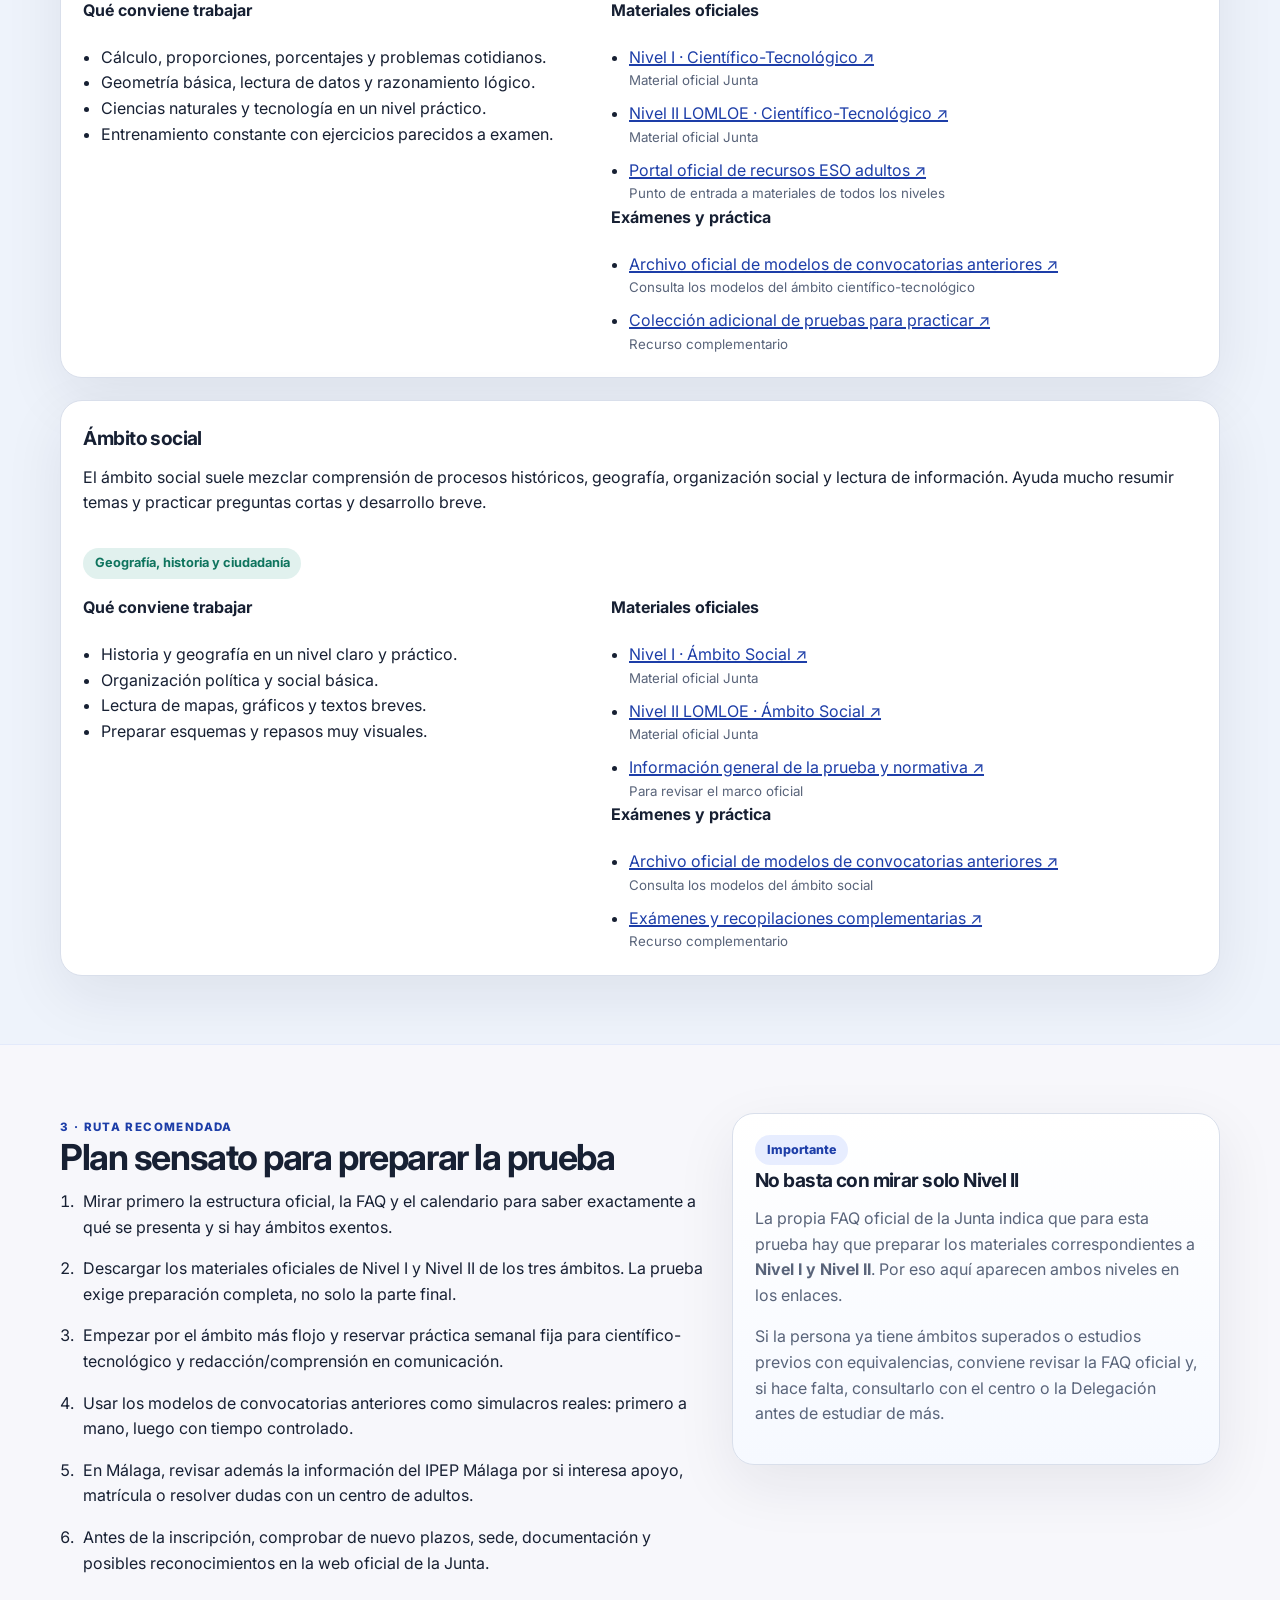
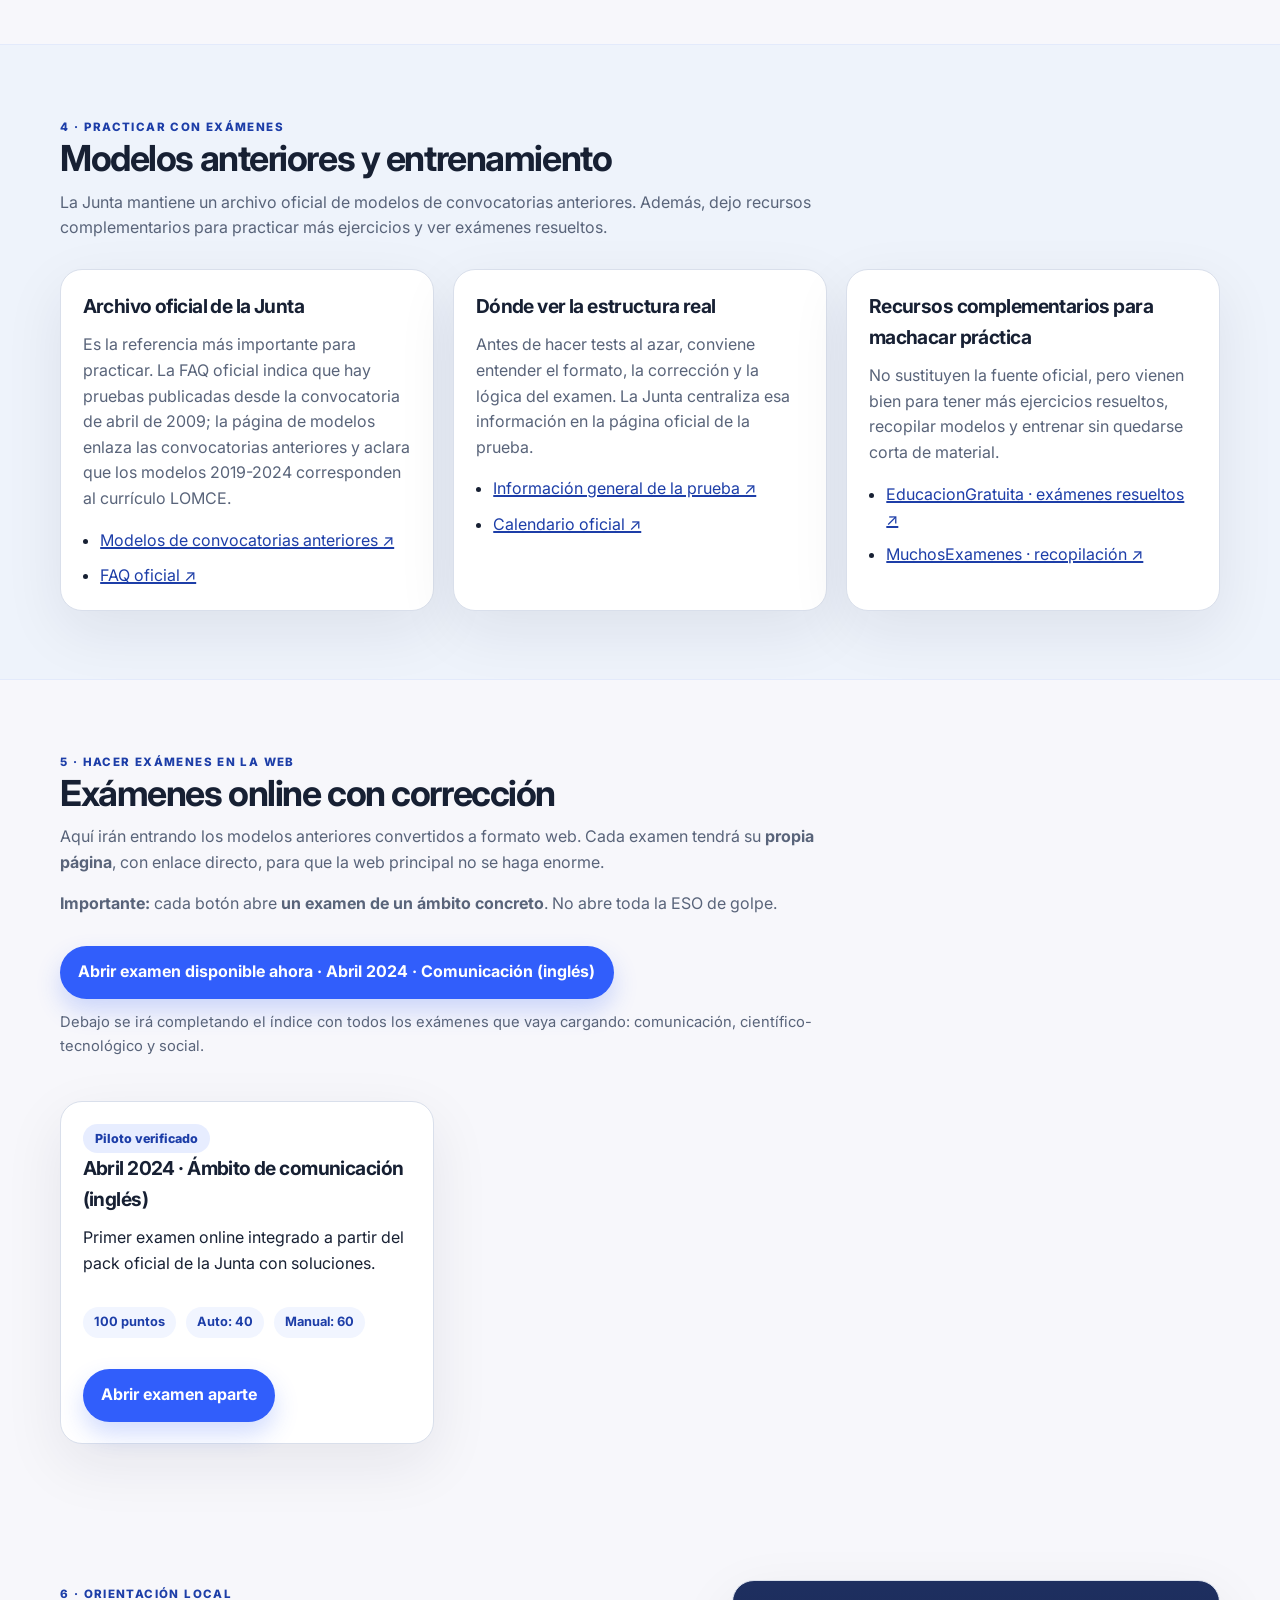
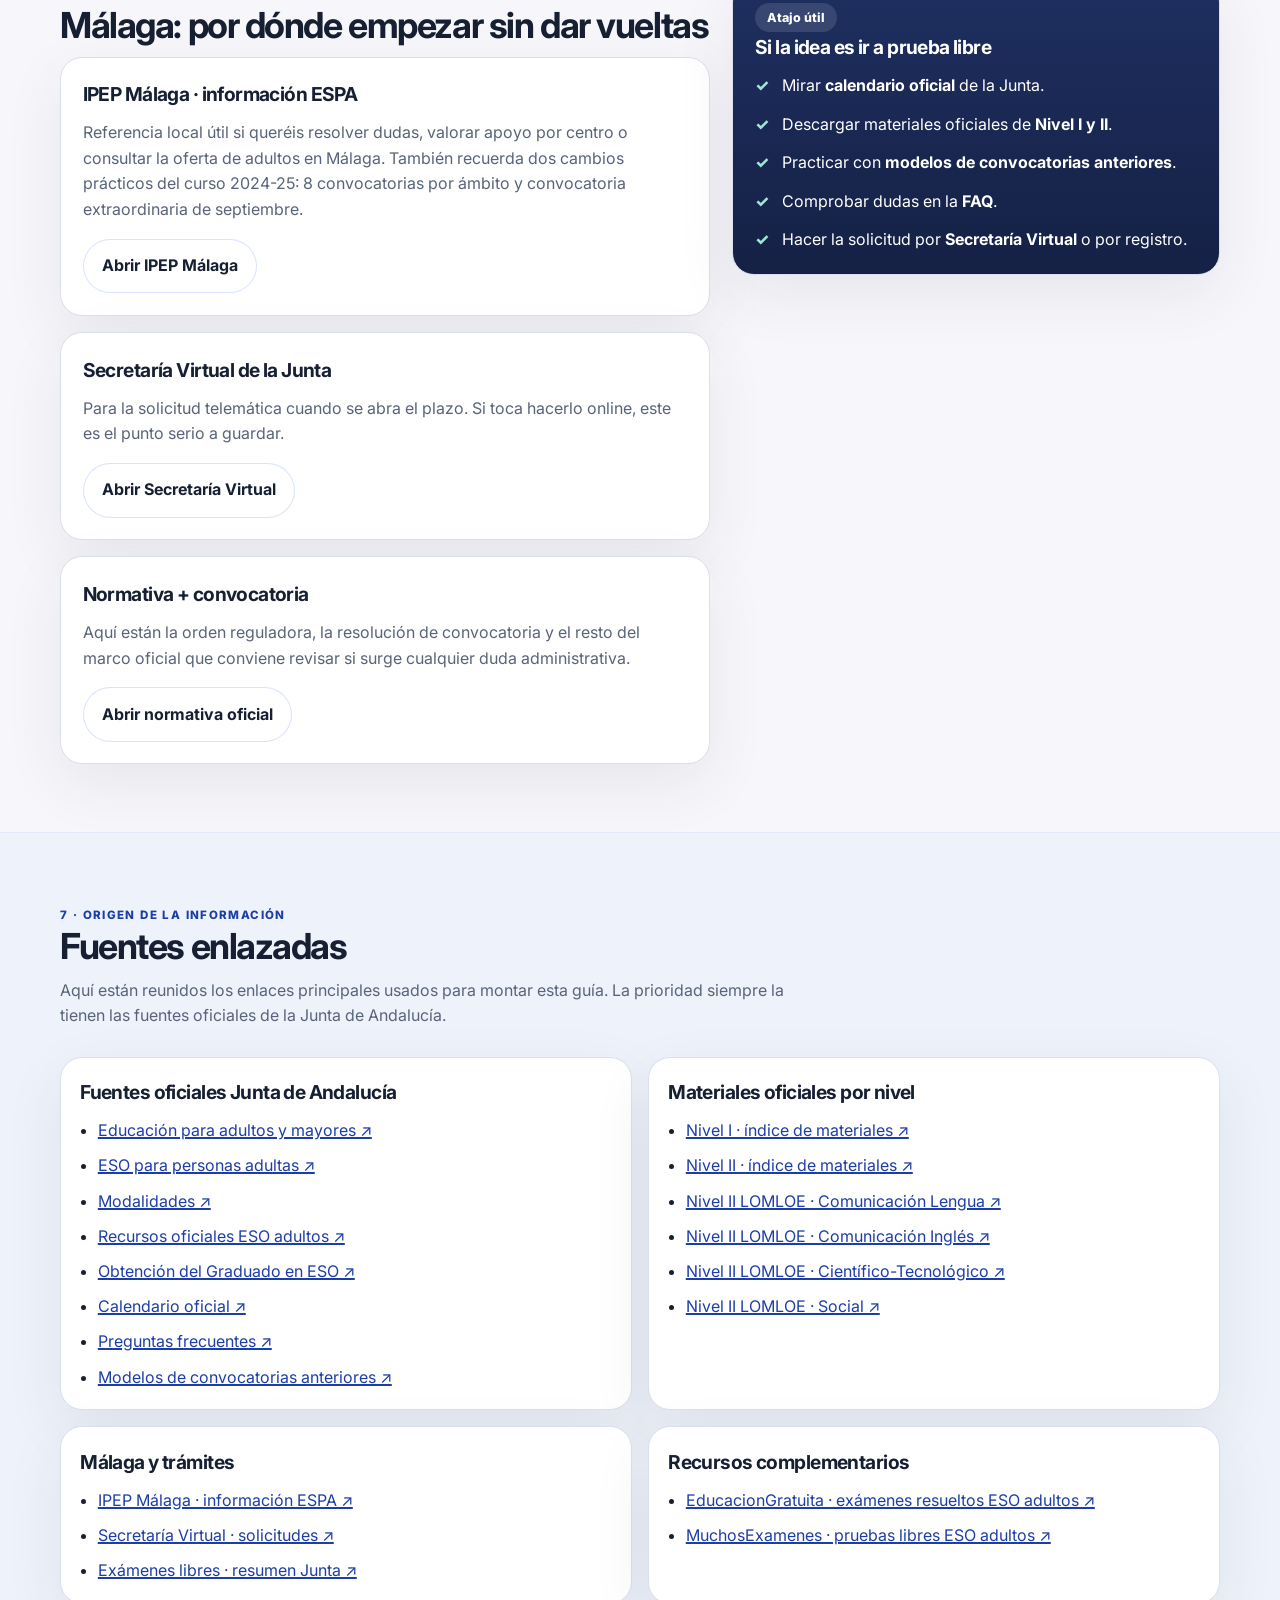
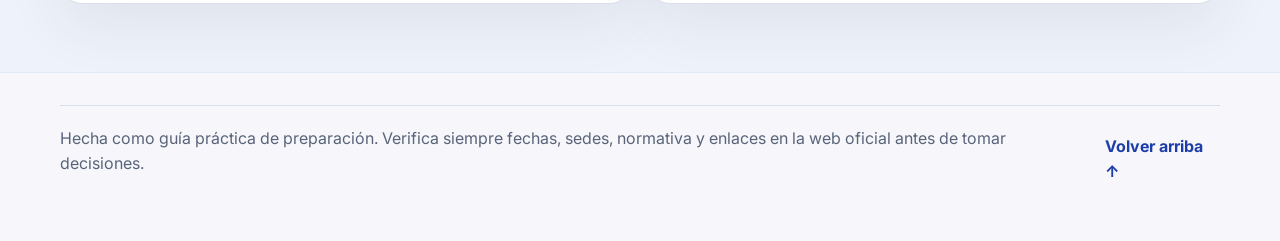
==== commit 8b286afa: "feat: clarify that each ambito is a separate exam" ====
--- a/index.html
+++ b/index.html
@@ -48,11 +48,11 @@
           <aside class="hero__panel">
             <h2>Lo esencial</h2>
             <ul class="checklist">
-              <li>La prueba en Andalucía se organiza por <strong>3 ámbitos</strong>, no por asignaturas sueltas.</li>
+              <li><strong>Muy importante:</strong> la prueba se divide en <strong>3 ámbitos</strong>, y eso significa <strong>3 exámenes distintos</strong>.</li>
+              <li>Los 3 ámbitos son: <strong>Comunicación</strong>, <strong>Científico-tecnológico</strong> y <strong>Social</strong>.</li>
               <li>Para el título completo hay que dominar <strong>Nivel I + Nivel II</strong>.</li>
               <li>En 2026 hay <strong>dos convocatorias</strong>: abril y junio.</li>
               <li>Si ya tienes un ámbito superado, normalmente no tienes que repetirlo.</li>
-              <li>Los materiales oficiales y la convocatoria de la Junta mandan sobre cualquier resumen.</li>
             </ul>
           </aside>
         </section>
@@ -69,6 +69,28 @@
               En Andalucía la ESO para personas adultas se organiza de forma flexible. La prueba libre
               para obtener el título evalúa los <strong>tres ámbitos del currículo</strong>.
             </p>
+          </div>
+
+          <div class="card card--soft exam-clarity">
+            <span class="pill">Muy importante</span>
+            <h3>No es un solo examen: son 3 exámenes distintos</h3>
+            <div class="exam-clarity__grid">
+              <div>
+                <ul class="checklist checklist--compact">
+                  <li><strong>1 examen de Comunicación</strong></li>
+                  <li><strong>1 examen Científico-tecnológico</strong></li>
+                  <li><strong>1 examen Social</strong></li>
+                </ul>
+              </div>
+              <div>
+                <p>
+                  Dicho de forma sencilla: cada <strong>ámbito</strong> se hace por separado. No es un único examen largo con todo mezclado.
+                </p>
+                <p>
+                  Para sacar el título completo, normalmente hay que superar los <strong>3 ámbitos</strong>, salvo que ya tengas alguno aprobado o convalidado.
+                </p>
+              </div>
+            </div>
           </div>
 
           <div class="grid grid--3" id="facts-grid"></div>
@@ -150,8 +172,9 @@
               <strong>propia página</strong>, con enlace directo, para que la web principal no se haga enorme.
             </p>
             <div class="exam-online-featured">
+              <p><strong>Importante:</strong> cada botón abre <strong>un examen de un ámbito concreto</strong>. No abre toda la ESO de golpe.</p>
               <a class="button button--primary" href="examen.html?exam=2024-04-com-in">Abrir examen disponible ahora · Abril 2024 · Comunicación (inglés)</a>
-              <p class="meta">Debajo se irá completando el índice con todos los exámenes que vaya cargando.</p>
+              <p class="meta">Debajo se irá completando el índice con todos los exámenes que vaya cargando: comunicación, científico-tecnológico y social.</p>
             </div>
           </div>
 
--- a/styles.css
+++ b/styles.css
@@ -60,6 +60,36 @@
   border-bottom: 1px solid rgba(49, 94, 251, 0.08);
 }
 
+.exam-page .hero {
+  background: linear-gradient(180deg, #f5f8ff 0%, #fbfcff 100%);
+}
+
+.exam-page .hero__inner {
+  padding: 0.75rem 0 1rem;
+}
+
+.exam-page .hero__inner--compact {
+  padding-bottom: 0.9rem;
+}
+
+.exam-page .topbar {
+  padding: 0.2rem 0 0.9rem;
+}
+
+.exam-page h1 {
+  font-size: clamp(1.9rem, 6vw, 2.8rem);
+  margin-bottom: 0.5rem;
+}
+
+.exam-page .lead {
+  max-width: 720px;
+  font-size: 1rem;
+}
+
+.exam-page .section {
+  padding-top: 1.25rem;
+}
+
 .topbar {
   display: flex;
   align-items: center;
@@ -429,6 +459,17 @@
 .exam-runner {
   display: grid;
   gap: 1rem;
+}
+
+.exam-clarity {
+  margin-bottom: 1.5rem;
+}
+
+.exam-clarity__grid {
+  display: grid;
+  grid-template-columns: 0.9fr 1.1fr;
+  gap: 1rem;
+  align-items: start;
 }
 
 .exam-online-featured {
@@ -491,11 +532,33 @@
   padding: 1.35rem;
 }
 
+.exam-selector__card--simple,
+.exam-meta__card--simple,
+.exam-summary--start {
+  background: linear-gradient(180deg, #ffffff 0%, #f8fbff 100%);
+}
+
+.exam-selector__card--simple h3,
+.exam-meta__card--simple h3,
+.exam-summary--start h3 {
+  margin-bottom: 0.5rem;
+}
+
 .exam-selector__controls {
   display: flex;
   flex-wrap: wrap;
   gap: 0.75rem;
   align-items: center;
+}
+
+.exam-meta details {
+  margin-top: 0.75rem;
+}
+
+.exam-meta summary {
+  cursor: pointer;
+  font-weight: 700;
+  color: var(--primary-dark);
 }
 
 .exam-selector select,
@@ -634,6 +697,16 @@
   align-items: center;
 }
 
+.exam-bool-controls label {
+  min-width: 72px;
+  justify-content: center;
+  padding: 0.65rem 0.8rem;
+  border: 1px solid var(--line);
+  border-radius: 999px;
+  background: #fff;
+  font-weight: 700;
+}
+
 .exam-actions {
   margin-top: 1rem;
 }
@@ -691,7 +764,8 @@
 }
 
 @media (max-width: 980px) {
-  .exam-meta__grid {
+  .exam-meta__grid,
+  .exam-clarity__grid {
     grid-template-columns: 1fr;
   }
 
@@ -723,6 +797,10 @@
     padding-bottom: 3.25rem;
   }
 
+  .exam-page .hero__inner {
+    padding-bottom: 0.75rem;
+  }
+
   .footer__inner {
     flex-direction: column;
     align-items: flex-start;
